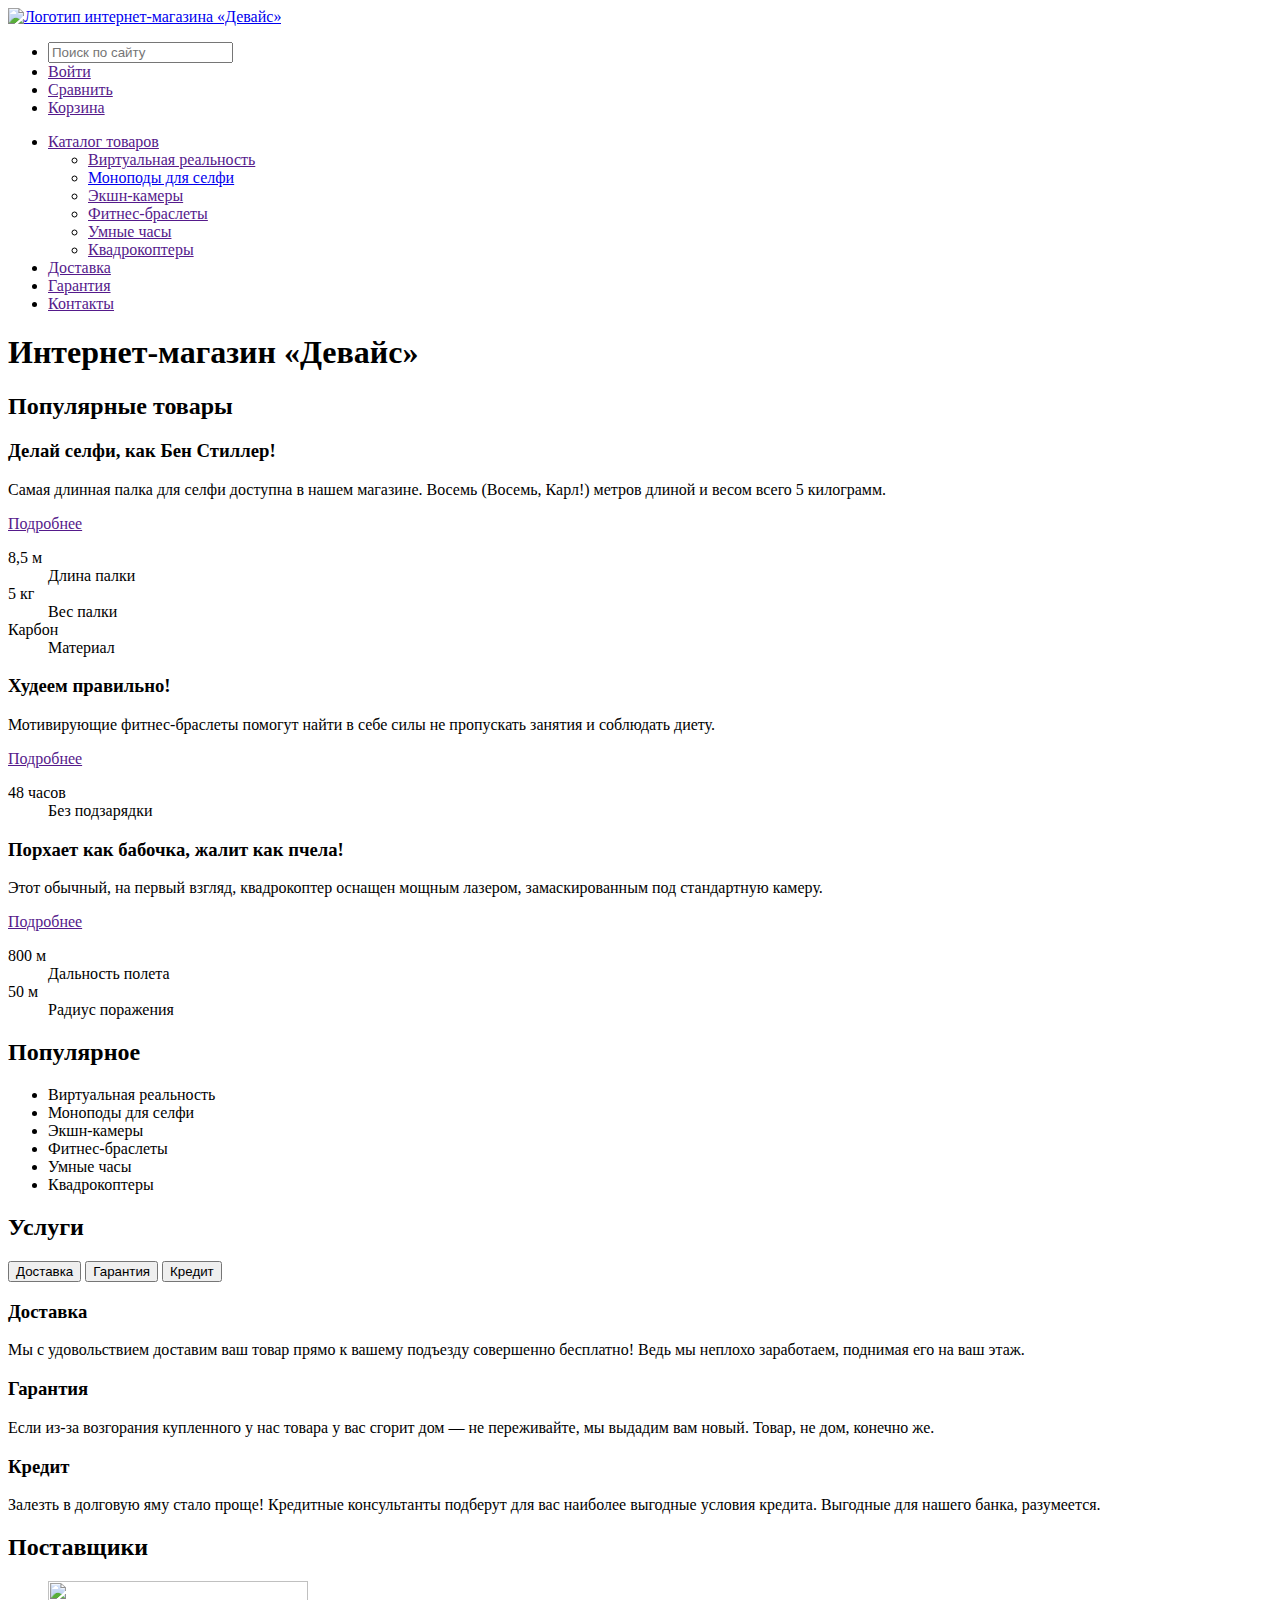
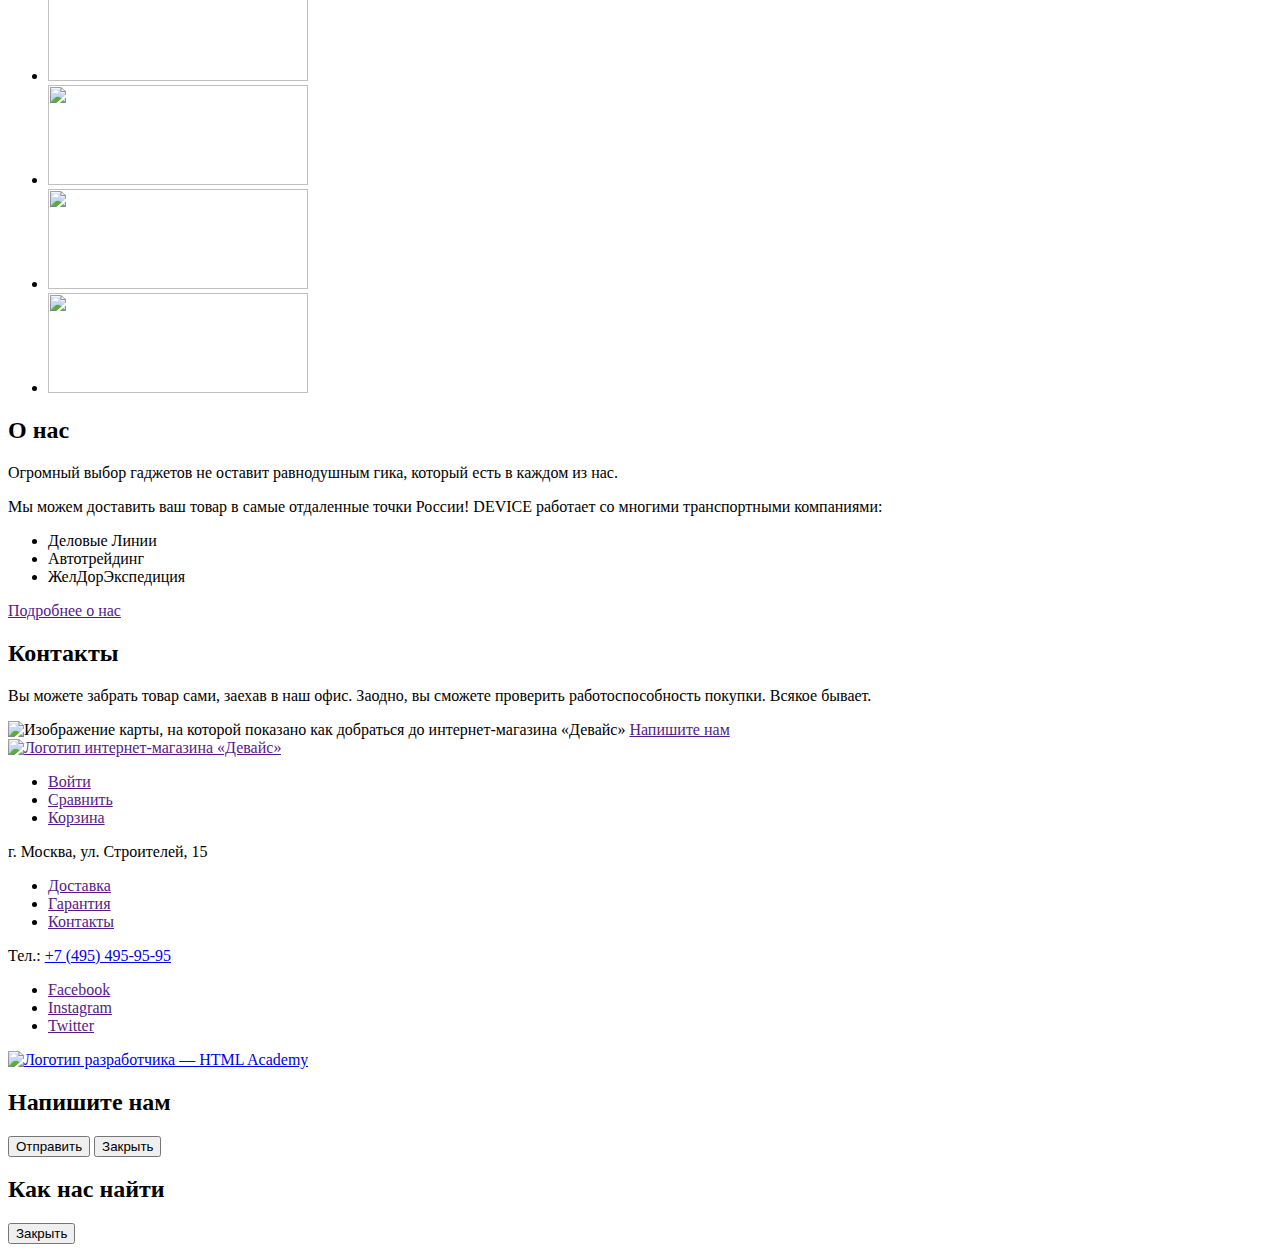
==== index.html @ be9a0308 "Исправления по замечаниям от 11 марта 2020" ====
<!DOCTYPE html>
<html lang="ru">

<head>
  <meta charset="utf-8">
  <title>Интернет-магазин «Девайс»</title>
</head>

<body>

  <header>
    <a href="index.html">
      <img src="https://via.placeholder.com/163x35" width="163" height="35" alt="Логотип интернет-магазина «Девайс»">
    </a>

    <nav>
      <ul>
        <li><input type="search" placeholder="Поиск по сайту"></li>
        <li><a href="">Войти</a></li>
        <li><a href="">Сравнить</a></li>
        <li><a href="">Корзина</a></li>
      </ul>

      <ul>
        <li><a href="">Каталог товаров</a>
          <ul>
            <li><a href="">Виртуальная реальность</a></li>
            <li><a href="monopods.html">Моноподы для селфи</a></li>
            <li><a href="">Экшн-камеры</a></li>
            <li><a href="">Фитнес-браслеты</a></li>
            <li><a href="">Умные часы</a></li>
            <li><a href="">Квадрокоптеры</a></li>
          </ul>
        </li>
        <li><a href="">Доставка</a></li>
        <li><a href="">Гарантия</a></li>
        <li><a href="">Контакты</a></li>
      </ul>
    </nav>
  </header>

  <main>

    <h1>Интернет-магазин «Девайс»</h1>

    <section>
      <h2>Популярные товары</h2>

      <div>
        <h3>Делай селфи, как Бен Стиллер!</h3>
        <p>
          Самая длинная палка для селфи доступна в нашем магазине.
          Восемь (Восемь, Карл!) метров длиной и весом всего 5 килограмм.
        </p>
        <a href="">Подробнее</a>
        <dl>
          <dt>8,5 м</dt>
          <dd>Длина палки</dd>

          <dt>5 кг</dt>
          <dd>Вес палки</dd>

          <dt>Карбон</dt>
          <dd>Материал</dd>
        </dl>
      </div>

      <div>
        <h3>Худеем правильно!</h3>
        <p>Мотивирующие фитнес-браслеты помогут найти в себе силы не пропускать занятия и соблюдать диету.</p>
        <a href="">Подробнее</a>
        <dl>
          <dt>48 часов</dt>
          <dd>Без подзарядки</dd>
        </dl>
      </div>

      <div>
        <h3>Порхает как бабочка, жалит как пчела!</h3>
        <p>Этот обычный, на первый взгляд, квадрокоптер оснащен мощным лазером, замаскированным под стандартную камеру.
        </p>
        <a href="">Подробнее</a>
        <dl>
          <dt>800 м</dt>
          <dd>Дальность полета</dd>

          <dt>50 м</dt>
          <dd>Радиус поражения</dd>
        </dl>
      </div>
    </section>

    <section>
      <h2>Популярное</h2>

      <ul>
        <li>Виртуальная реальность</li>
        <li>Моноподы для селфи</li>
        <li>Экшн-камеры</li>
        <li>Фитнес-браслеты</li>
        <li>Умные часы</li>
        <li>Квадрокоптеры</li>
      </ul>
    </section>

    <section>
      <h2>Услуги</h2>

      <div>
        <button>Доставка</button>
        <button>Гарантия</button>
        <button>Кредит</button>
      </div>

      <div>
        <h3>Доставка</h3>
        <p>Мы с удовольствием доставим ваш товар прямо к вашему подъезду совершенно бесплатно! Ведь мы неплохо
          заработаем, поднимая его на ваш этаж.</p>
      </div>
      <div>
        <h3>Гарантия</h3>
        <p>Если из-за возгорания купленного у нас товара у вас сгорит дом — не переживайте, мы выдадим вам новый. Товар,
          не дом, конечно же.</p>
      </div>
      <div>
        <h3>Кредит</h3>
        <p>Залезть в долговую яму стало проще! Кредитные консультанты подберут для вас наиболее выгодные условия
          кредита. Выгодные для нашего банка, разумеется.</p>
      </div>
    </section>

    <section>
      <h2>Поставщики</h2>
      <ul>
        <li><img src="https://via.placeholder.com/260x100" width="260" height="100"></li>
        <li><img src="https://via.placeholder.com/260x100" width="260" height="100"></li>
        <li><img src="https://via.placeholder.com/260x100" width="260" height="100"></li>
        <li><img src="https://via.placeholder.com/260x100" width="260" height="100"></li>
      </ul>
    </section>

    <section>
      <h2>О нас</h2>

      <p>Огромный выбор гаджетов не оставит равнодушным гика, который есть в каждом из нас.</p>
      <p>Мы можем доставить ваш товар в самые отдаленные точки России! DEVICE работает со многими транспортными
        компаниями:</p>
      <ul>
        <li>Деловые Линии</li>
        <li>Автотрейдинг</li>
        <li>ЖелДорЭкспедиция</li>
      </ul>

      <a href="">Подробнее о нас</a>
    </section>

    <section>
      <h2>Контакты</h2>

      <p>Вы можете забрать товар сами, заехав в наш офис. Заодно, вы сможете проверить работоспособность покупки. Всякое
        бывает.</p>
      <img src="https://via.placeholder.com/560x222" width="560" height="222"
        alt="Изображение карты, на которой показано как добраться до интернет-магазина «Девайс»">

      <a href="">Напишите нам</a>
    </section>

  </main>

  <footer>
    <a href="">
      <img src="https://via.placeholder.com/163x35" width="163" height="35" alt="Логотип интернет-магазина «Девайс»">
    </a>

    <nav>
      <ul>
        <li><a href="">Войти</a></li>
        <li><a href="">Сравнить</a></li>
        <li><a href="">Корзина</a></li>
      </ul>
    </nav>

    <p>
      г. Москва, ул. Строителей, 15
    </p>

    <nav>
      <ul>
        <li><a href="">Доставка</a></li>
        <li><a href="">Гарантия</a></li>
        <li><a href="">Контакты</a></li>
      </ul>
    </nav>

    <p>
      Тел.: <a href="tel:+74954959595">+7 (495) 495-95-95</a>
    </p>

    <ul>
      <li><a href="">Facebook</a></li>
      <li><a href="">Instagram</a></li>
      <li><a href="">Twitter</a></li>
    </ul>

    <a href="https://htmlacademy.ru/intensive/htmlcss">
      <img src="https://via.placeholder.com/27x35" width="27" height="35" alt="Логотип разработчика — HTML Academy">
    </a>
  </footer>

  <section>
    <h2>Напишите нам</h2>
    <!-- Здесь будет форма -->
    <button type="submit">Отправить</button>
    <button type="button">Закрыть</button>
  </section>

  <section>
    <h2>Как нас найти</h2>
    <!-- Здесь будет фрейм -->
    <button type="button">Закрыть</button>
  </section>
</body>

</html>
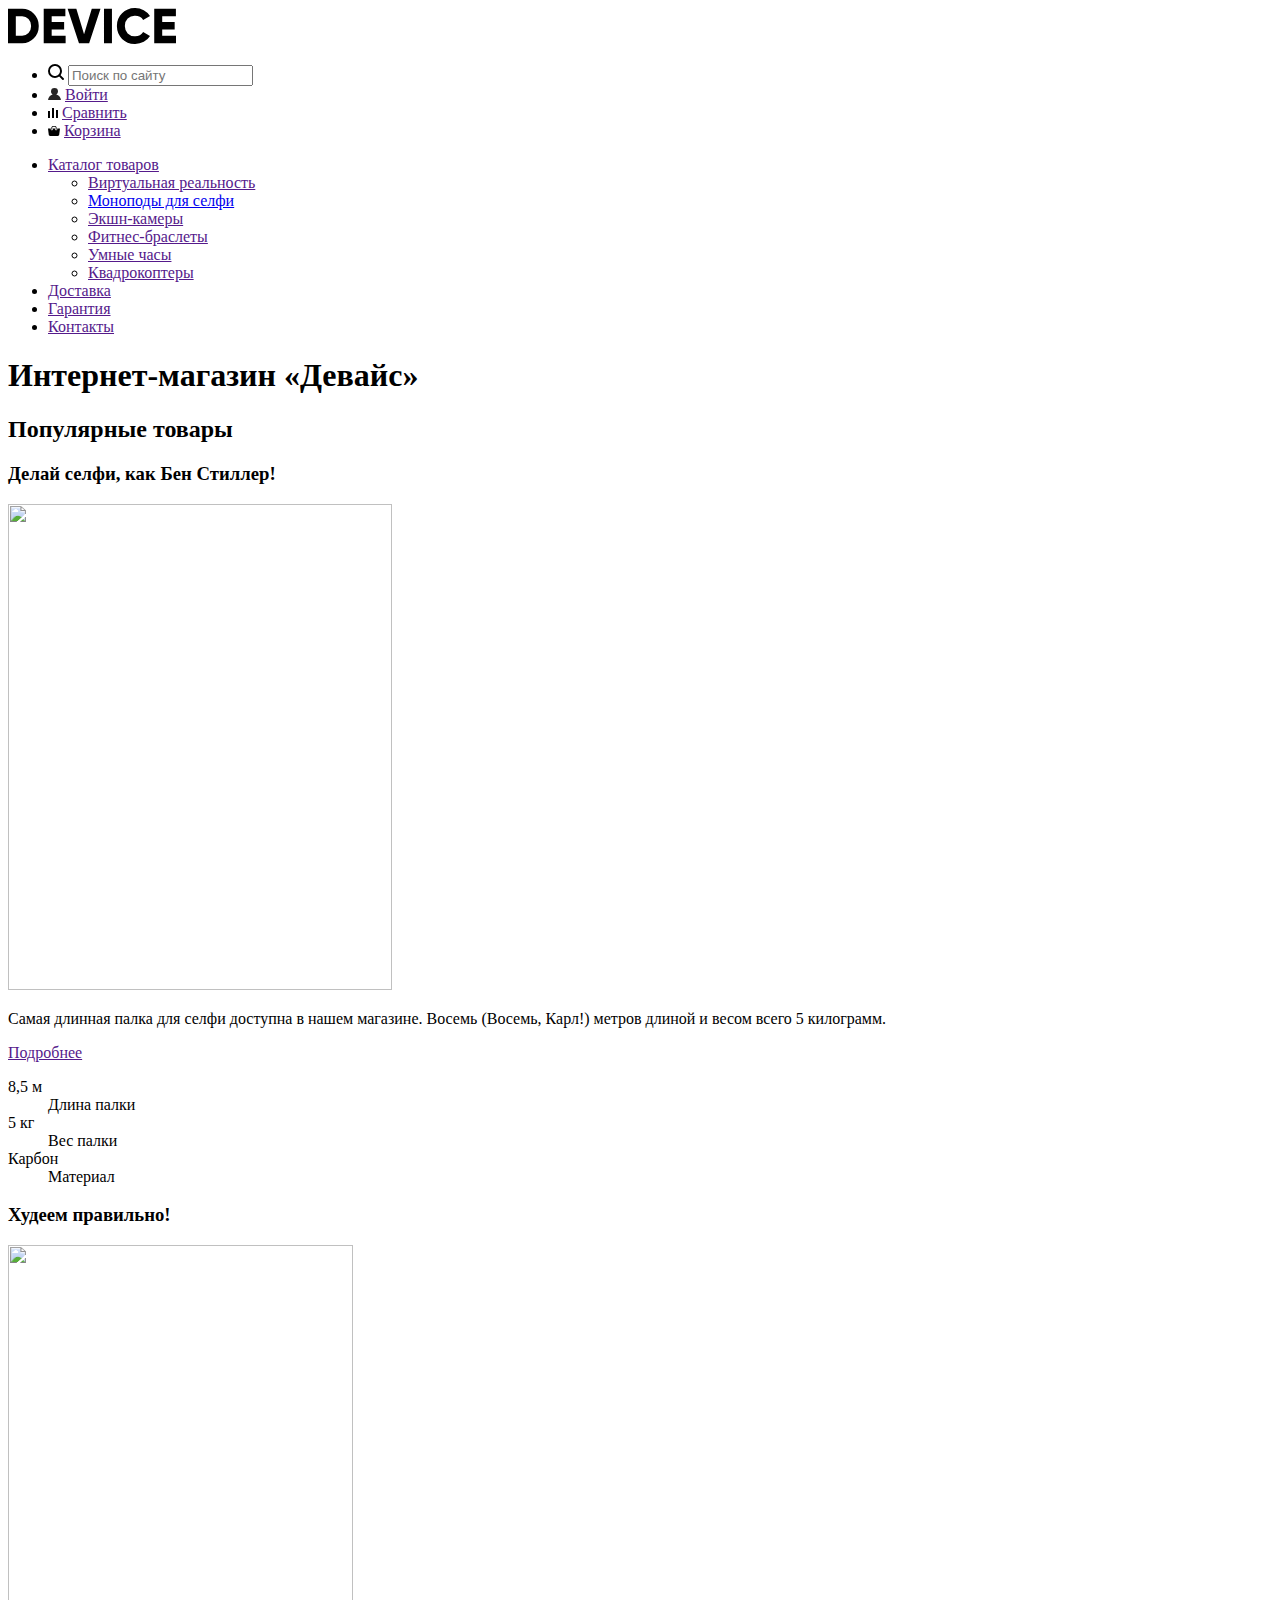
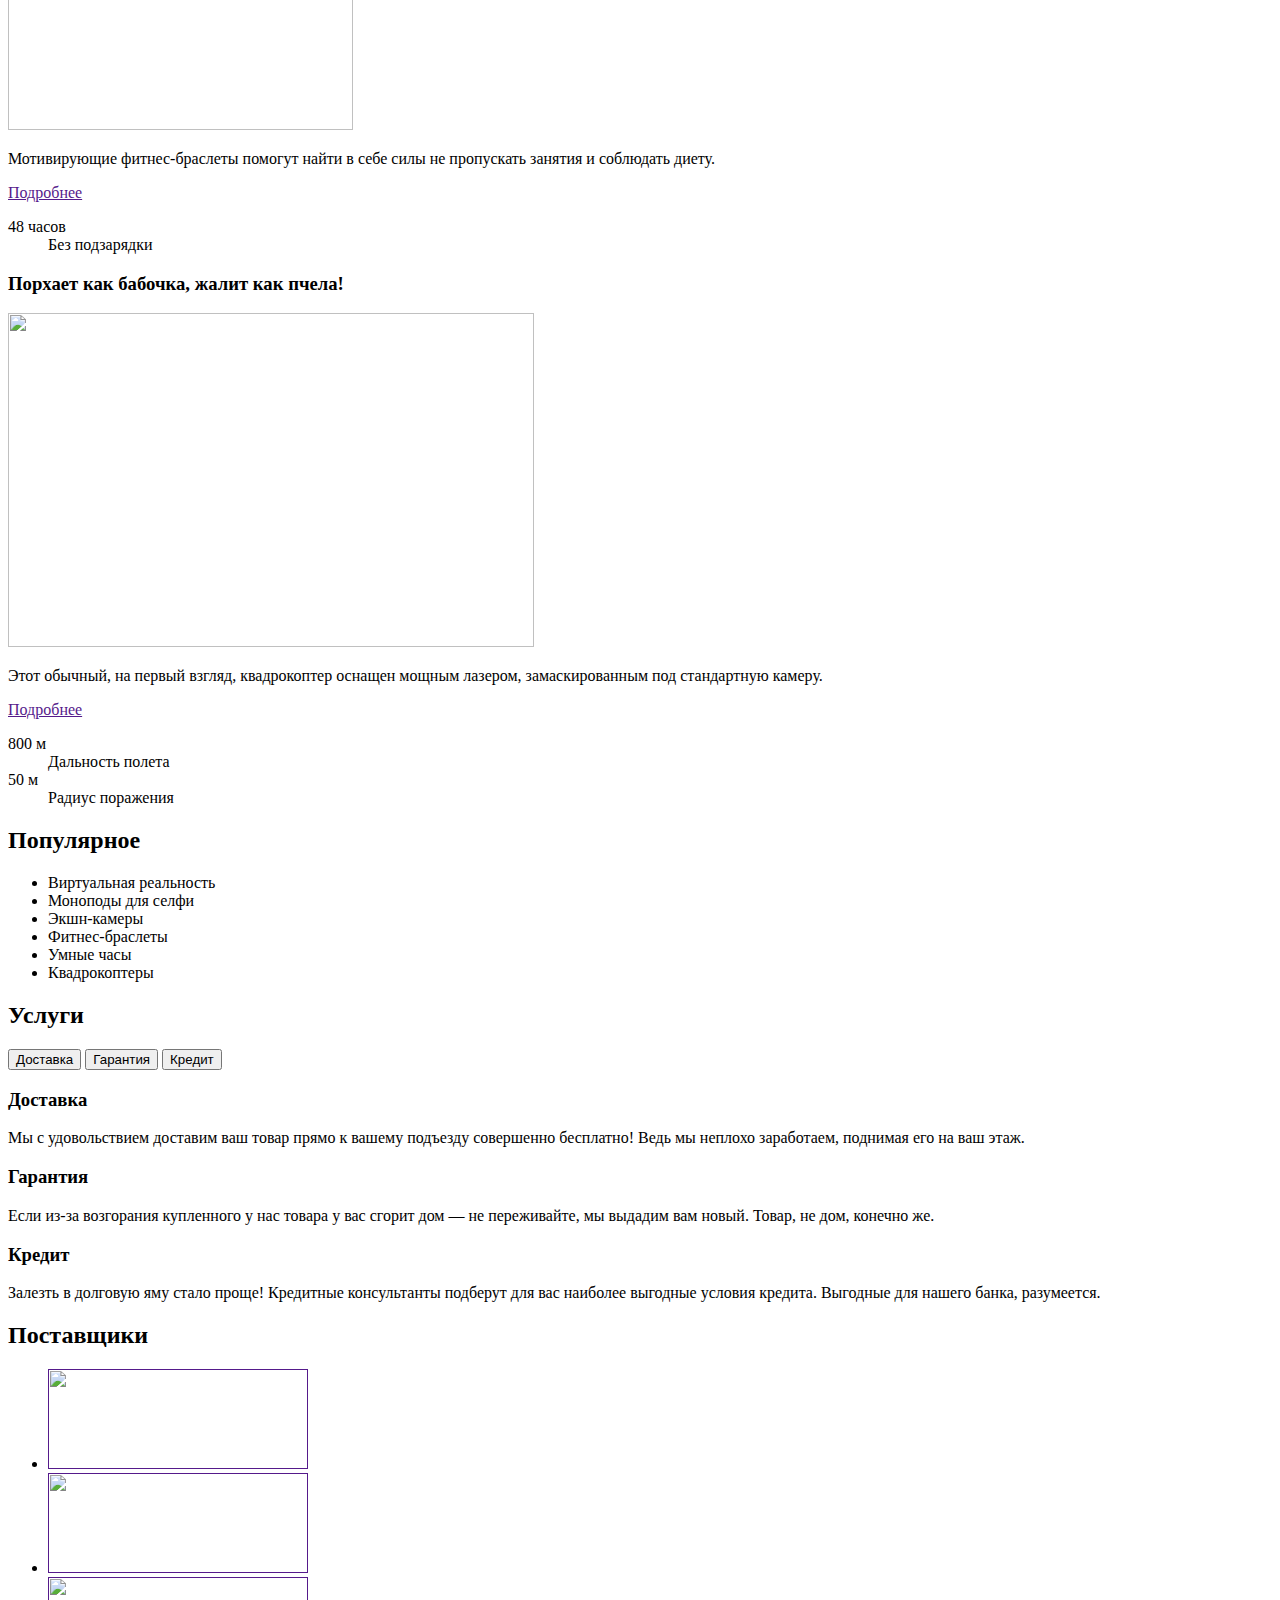
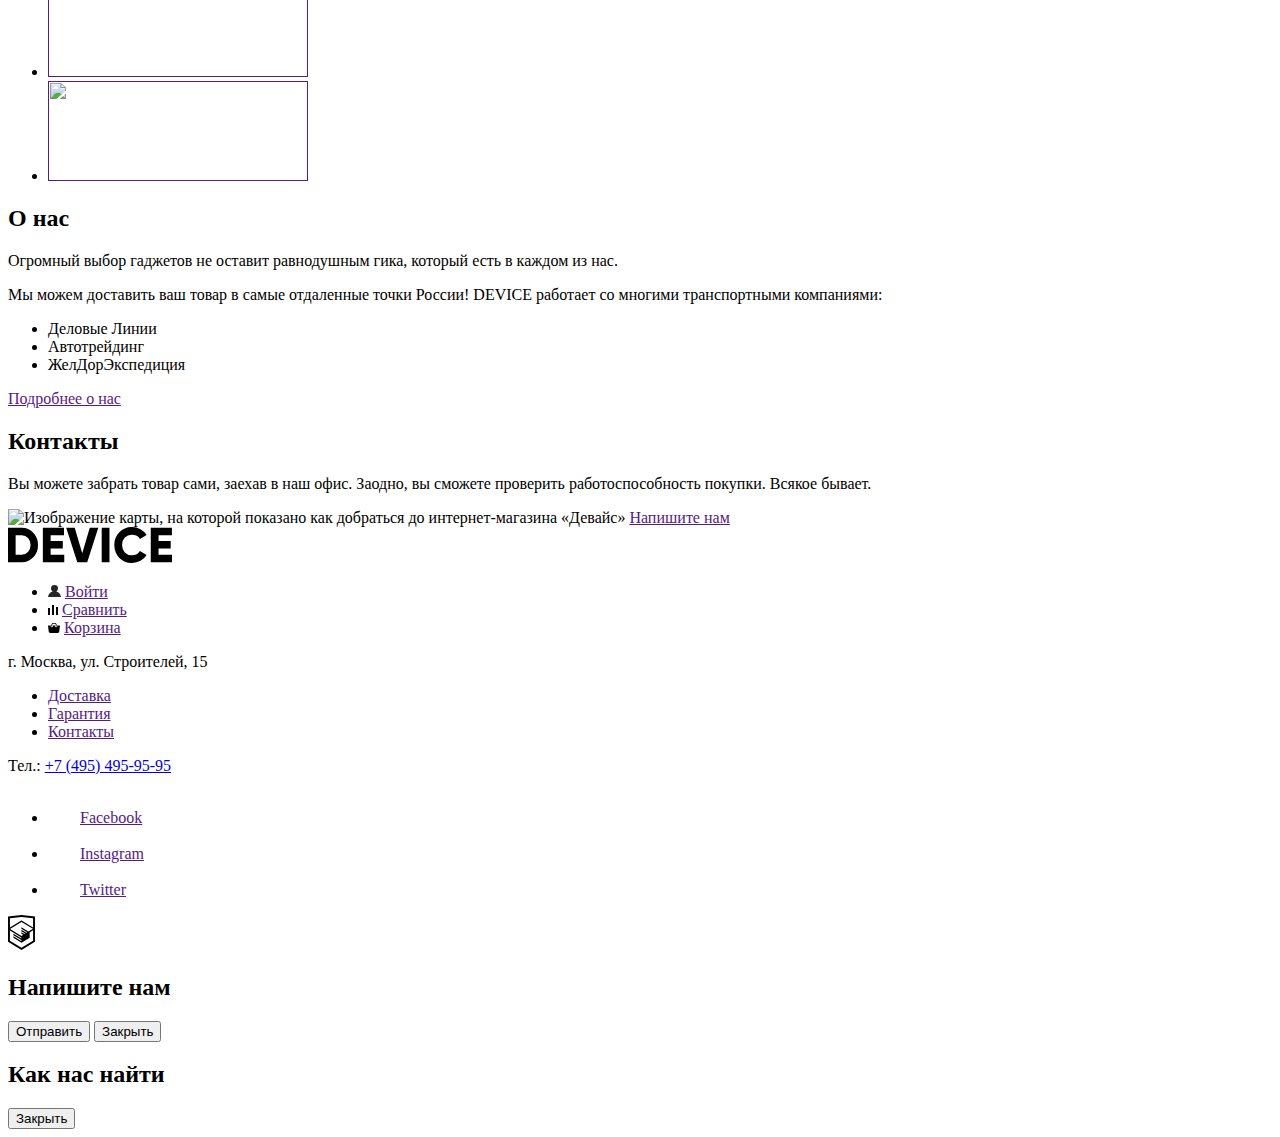
==== commit 9d50344f: "Работа с графикой" ====
--- a/index.html
+++ b/index.html
@@ -10,15 +10,27 @@
 
   <header>
     <a href="index.html">
-      <img src="https://via.placeholder.com/163x35" width="163" height="35" alt="Логотип интернет-магазина «Девайс»">
+      <img src="img/logo.svg" width="168" height="36" alt="Логотип интернет-магазина «Девайс»">
     </a>
 
     <nav>
       <ul>
-        <li><input type="search" placeholder="Поиск по сайту"></li>
-        <li><a href="">Войти</a></li>
-        <li><a href="">Сравнить</a></li>
-        <li><a href="">Корзина</a></li>
+        <li>
+          <img src="img/search.svg" width="16" height="16">
+          <input type="search" placeholder="Поиск по сайту">
+        </li>
+        <li>
+          <img src="img/user.svg" width="13" height="12">
+          <a href="">Войти</a>
+        </li>
+        <li>
+          <img src="img/compare.svg" width="10" height="10">
+          <a href="">Сравнить</a>
+        </li>
+        <li>
+          <img src="img/cart.svg" width="12" height="10">
+          <a href="">Корзина</a>
+        </li>
       </ul>
 
       <ul>
@@ -48,6 +60,7 @@
 
       <div>
         <h3>Делай селфи, как Бен Стиллер!</h3>
+        <img src="img/slider-1.png" width="384" height="486">
         <p>
           Самая длинная палка для селфи доступна в нашем магазине.
           Восемь (Восемь, Карл!) метров длиной и весом всего 5 килограмм.
@@ -67,6 +80,7 @@
 
       <div>
         <h3>Худеем правильно!</h3>
+        <img src="img/slider-2.png" width="345" height="485">
         <p>Мотивирующие фитнес-браслеты помогут найти в себе силы не пропускать занятия и соблюдать диету.</p>
         <a href="">Подробнее</a>
         <dl>
@@ -77,6 +91,7 @@
 
       <div>
         <h3>Порхает как бабочка, жалит как пчела!</h3>
+        <img src="img/slider-3.png" width="526" height="334">
         <p>Этот обычный, на первый взгляд, квадрокоптер оснащен мощным лазером, замаскированным под стандартную камеру.
         </p>
         <a href="">Подробнее</a>
@@ -132,10 +147,10 @@
     <section>
       <h2>Поставщики</h2>
       <ul>
-        <li><img src="https://via.placeholder.com/260x100" width="260" height="100"></li>
-        <li><img src="https://via.placeholder.com/260x100" width="260" height="100"></li>
-        <li><img src="https://via.placeholder.com/260x100" width="260" height="100"></li>
-        <li><img src="https://via.placeholder.com/260x100" width="260" height="100"></li>
+        <li><a href=""><img src="img/logo-1.png" width="260" height="100"></a></li>
+        <li><a href=""><img src="img/logo-2.png" width="260" height="100"></a></li>
+        <li><a href=""><img src="img/logo-3.png" width="260" height="100"></a></li>
+        <li><a href=""><img src="img/logo-4.png" width="260" height="100"></a></li>
       </ul>
     </section>
 
@@ -159,7 +174,7 @@
 
       <p>Вы можете забрать товар сами, заехав в наш офис. Заодно, вы сможете проверить работоспособность покупки. Всякое
         бывает.</p>
-      <img src="https://via.placeholder.com/560x222" width="560" height="222"
+      <img src="img/map.png" width="560" height="222"
         alt="Изображение карты, на которой показано как добраться до интернет-магазина «Девайс»">
 
       <a href="">Напишите нам</a>
@@ -169,14 +184,23 @@
 
   <footer>
     <a href="">
-      <img src="https://via.placeholder.com/163x35" width="163" height="35" alt="Логотип интернет-магазина «Девайс»">
+      <img src="img/logo.svg" width="164" height="36" alt="Логотип интернет-магазина «Девайс»">
     </a>
 
     <nav>
       <ul>
-        <li><a href="">Войти</a></li>
-        <li><a href="">Сравнить</a></li>
-        <li><a href="">Корзина</a></li>
+        <li>
+          <img src="img/user.svg" width="13" height="12">
+          <a href="">Войти</a>
+        </li>
+        <li>
+          <img src="img/compare.svg" width="10" height="10">
+          <a href="">Сравнить</a>
+        </li>
+        <li>
+          <img src="img/cart.svg" width="12" height="10">
+          <a href="">Корзина</a>
+        </li>
       </ul>
     </nav>
 
@@ -197,13 +221,13 @@
     </p>
 
     <ul>
-      <li><a href="">Facebook</a></li>
-      <li><a href="">Instagram</a></li>
-      <li><a href="">Twitter</a></li>
+      <li><a href=""><img src="img/facebook.svg" width="32" height="32">Facebook</a></li>
+      <li><a href=""><img src="img/instagram.svg" width="32" height="32">Instagram</a></li>
+      <li><a href=""><img src="img/twitter.svg" width="32" height="32">Twitter</a></li>
     </ul>
 
     <a href="https://htmlacademy.ru/intensive/htmlcss">
-      <img src="https://via.placeholder.com/27x35" width="27" height="35" alt="Логотип разработчика — HTML Academy">
+      <img src="img/logo-html.svg" width="27" height="35" alt="Логотип разработчика — HTML Academy">
     </a>
   </footer>
 
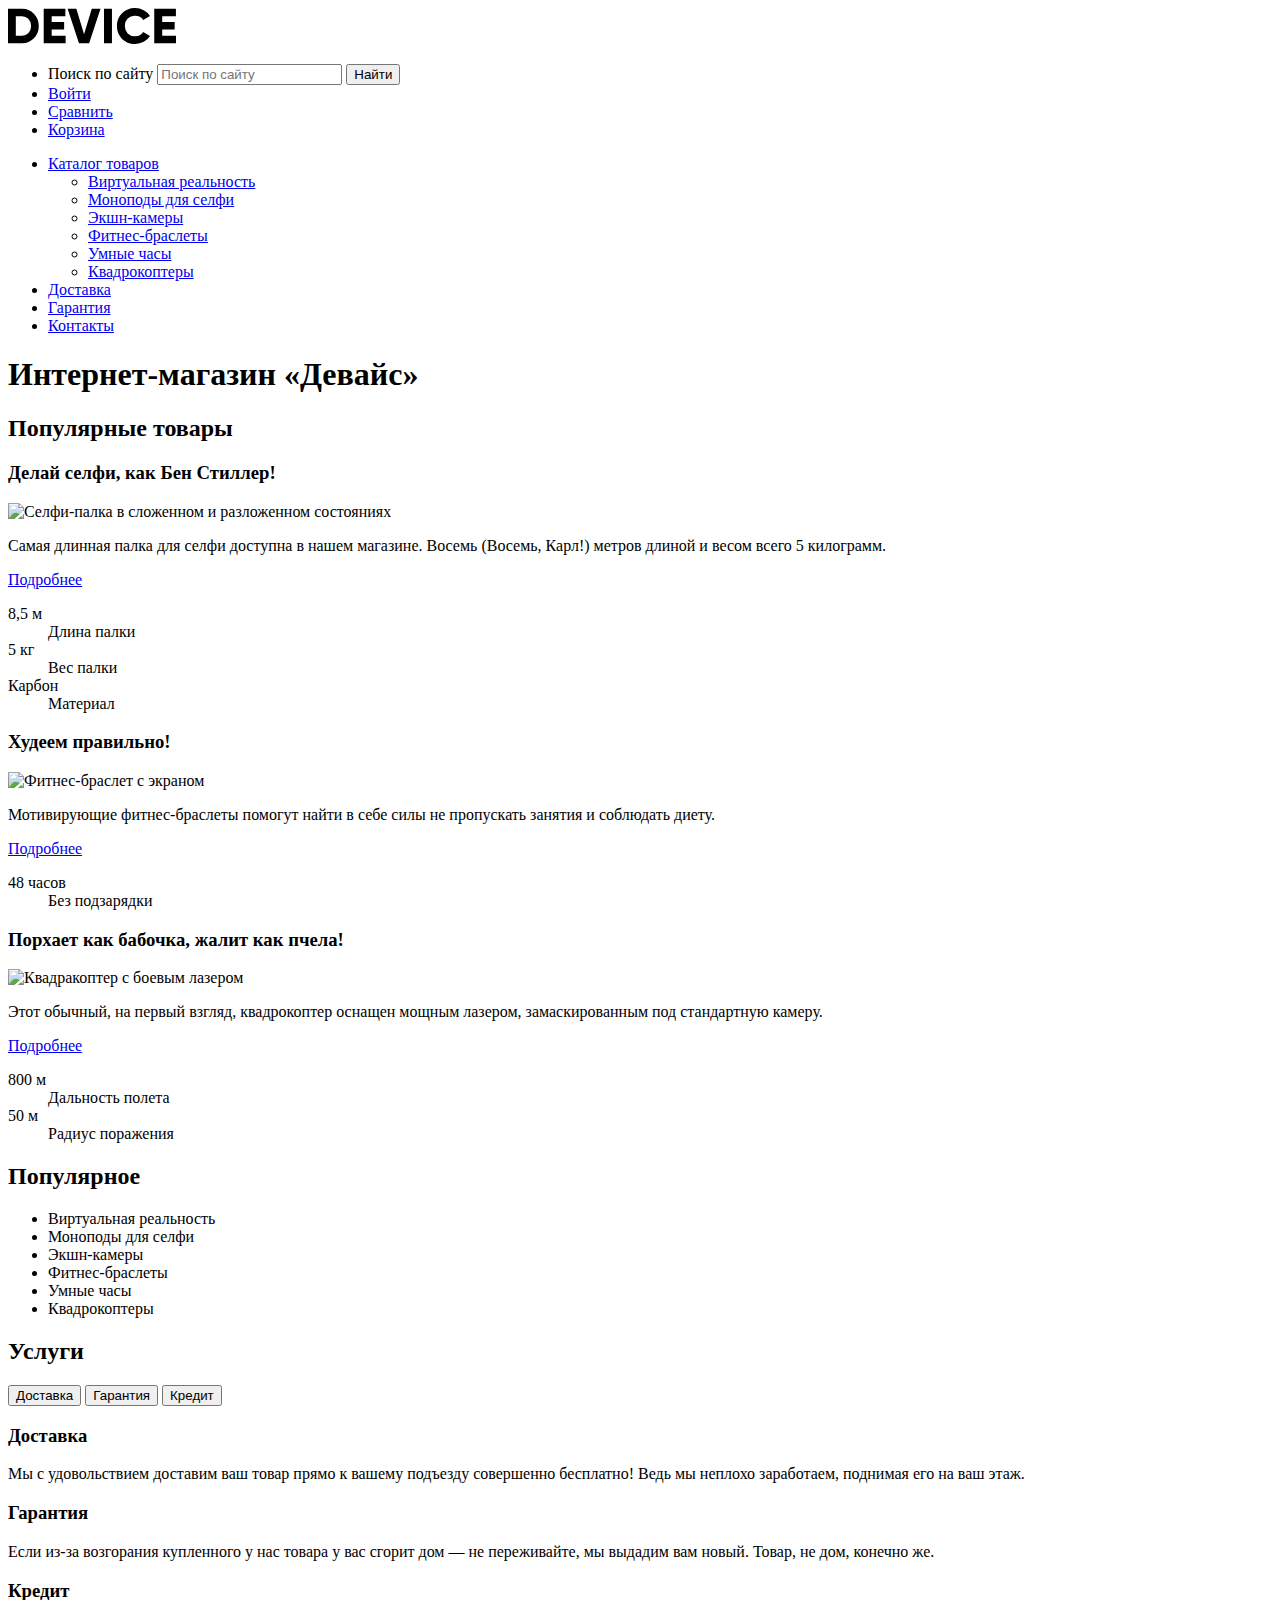
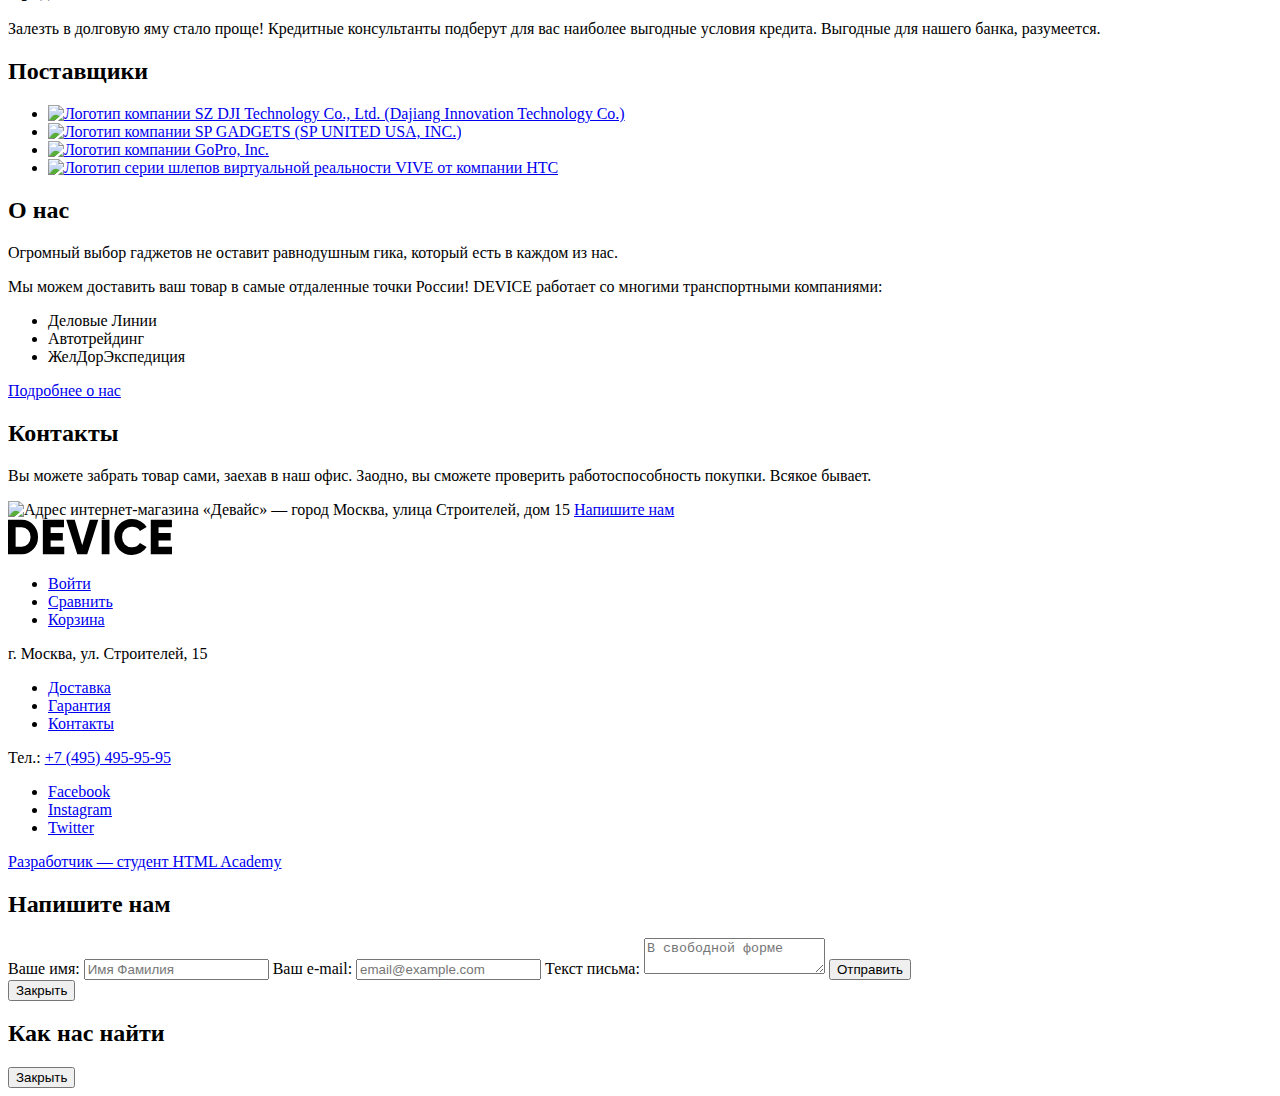
==== commit f121a55b: "Доступность и формы" ====
--- a/index.html
+++ b/index.html
@@ -9,44 +9,45 @@
 <body>
 
   <header>
-    <a href="index.html">
-      <img src="img/logo.svg" width="168" height="36" alt="Логотип интернет-магазина «Девайс»">
+    <a href="">
+      <img src="img/logo.svg" width="168" height="36"
+        alt="Логотип интернет-магазина «Девайс», выполненный в виде стизизованной надписи «Девайс»">
     </a>
 
     <nav>
       <ul>
         <li>
-          <img src="img/search.svg" width="16" height="16">
-          <input type="search" placeholder="Поиск по сайту">
-        </li>
-        <li>
-          <img src="img/user.svg" width="13" height="12">
-          <a href="">Войти</a>
-        </li>
-        <li>
-          <img src="img/compare.svg" width="10" height="10">
-          <a href="">Сравнить</a>
-        </li>
-        <li>
-          <img src="img/cart.svg" width="12" height="10">
-          <a href="">Корзина</a>
-        </li>
-      </ul>
-
-      <ul>
-        <li><a href="">Каталог товаров</a>
+          <form action="http://echo.htmlacademy.ru" method="get">
+            <label for="search">Поиск по сайту</label>
+            <input type="search" placeholder="Поиск по сайту" id="search" name="search">
+            <button type="submit">Найти</button>
+          </form>
+        </li>
+        <li>
+          <a href="login.html">Войти</a>
+        </li>
+        <li>
+          <a href="#">Сравнить</a>
+        </li>
+        <li>
+          <a href="#">Корзина</a>
+        </li>
+      </ul>
+
+      <ul>
+        <li><a href="#">Каталог товаров</a>
           <ul>
-            <li><a href="">Виртуальная реальность</a></li>
+            <li><a href="#">Виртуальная реальность</a></li>
             <li><a href="monopods.html">Моноподы для селфи</a></li>
-            <li><a href="">Экшн-камеры</a></li>
-            <li><a href="">Фитнес-браслеты</a></li>
-            <li><a href="">Умные часы</a></li>
-            <li><a href="">Квадрокоптеры</a></li>
+            <li><a href="#">Экшн-камеры</a></li>
+            <li><a href="#">Фитнес-браслеты</a></li>
+            <li><a href="#">Умные часы</a></li>
+            <li><a href="#">Квадрокоптеры</a></li>
           </ul>
         </li>
-        <li><a href="">Доставка</a></li>
-        <li><a href="">Гарантия</a></li>
-        <li><a href="">Контакты</a></li>
+        <li><a href="#">Доставка</a></li>
+        <li><a href="#">Гарантия</a></li>
+        <li><a href="#">Контакты</a></li>
       </ul>
     </nav>
   </header>
@@ -60,12 +61,12 @@
 
       <div>
         <h3>Делай селфи, как Бен Стиллер!</h3>
-        <img src="img/slider-1.png" width="384" height="486">
+        <img src="img/slider-1.png" width="384" height="486" alt="Селфи-палка в сложенном и разложенном состояниях">
         <p>
           Самая длинная палка для селфи доступна в нашем магазине.
           Восемь (Восемь, Карл!) метров длиной и весом всего 5 килограмм.
         </p>
-        <a href="">Подробнее</a>
+        <a href="#">Подробнее</a>
         <dl>
           <dt>8,5 м</dt>
           <dd>Длина палки</dd>
@@ -80,9 +81,9 @@
 
       <div>
         <h3>Худеем правильно!</h3>
-        <img src="img/slider-2.png" width="345" height="485">
+        <img src="img/slider-2.png" width="345" height="485" alt="Фитнес-браслет с экраном">
         <p>Мотивирующие фитнес-браслеты помогут найти в себе силы не пропускать занятия и соблюдать диету.</p>
-        <a href="">Подробнее</a>
+        <a href="#">Подробнее</a>
         <dl>
           <dt>48 часов</dt>
           <dd>Без подзарядки</dd>
@@ -91,10 +92,10 @@
 
       <div>
         <h3>Порхает как бабочка, жалит как пчела!</h3>
-        <img src="img/slider-3.png" width="526" height="334">
+        <img src="img/slider-3.png" width="526" height="334" alt="Квадракоптер с боевым лазером">
         <p>Этот обычный, на первый взгляд, квадрокоптер оснащен мощным лазером, замаскированным под стандартную камеру.
         </p>
-        <a href="">Подробнее</a>
+        <a href="#">Подробнее</a>
         <dl>
           <dt>800 м</dt>
           <dd>Дальность полета</dd>
@@ -147,10 +148,13 @@
     <section>
       <h2>Поставщики</h2>
       <ul>
-        <li><a href=""><img src="img/logo-1.png" width="260" height="100"></a></li>
-        <li><a href=""><img src="img/logo-2.png" width="260" height="100"></a></li>
-        <li><a href=""><img src="img/logo-3.png" width="260" height="100"></a></li>
-        <li><a href=""><img src="img/logo-4.png" width="260" height="100"></a></li>
+        <li><a href="#"><img src="img/logo-1.png" width="260" height="100"
+              alt="Логотип компании SZ DJI Technology Co., Ltd. (Dajiang Innovation Technology Co.)"></a></li>
+        <li><a href="#"><img src="img/logo-2.png" width="260" height="100"
+              alt="Логотип компании SP GADGETS (SP UNITED USA, INC.)"></a></li>
+        <li><a href="#"><img src="img/logo-3.png" width="260" height="100" alt="Логотип компании GoPro, Inc."></a></li>
+        <li><a href="#"><img src="img/logo-4.png" width="260" height="100"
+              alt="Логотип серии шлепов виртуальной реальности VIVE от компании HTC"></a></li>
       </ul>
     </section>
 
@@ -166,7 +170,7 @@
         <li>ЖелДорЭкспедиция</li>
       </ul>
 
-      <a href="">Подробнее о нас</a>
+      <a href="#">Подробнее о нас</a>
     </section>
 
     <section>
@@ -175,32 +179,24 @@
       <p>Вы можете забрать товар сами, заехав в наш офис. Заодно, вы сможете проверить работоспособность покупки. Всякое
         бывает.</p>
       <img src="img/map.png" width="560" height="222"
-        alt="Изображение карты, на которой показано как добраться до интернет-магазина «Девайс»">
-
-      <a href="">Напишите нам</a>
+        alt="Адрес интернет-магазина «Девайс» — город Москва, улица Строителей, дом 15">
+
+      <a href="#">Напишите нам</a>
     </section>
 
   </main>
 
   <footer>
     <a href="">
-      <img src="img/logo.svg" width="164" height="36" alt="Логотип интернет-магазина «Девайс»">
+      <img src="img/logo.svg" width="164" height="36"
+        alt="Логотип интернет-магазина «Девайс», выполненный в виде стизизованной надписи «Девайс»">
     </a>
 
     <nav>
       <ul>
-        <li>
-          <img src="img/user.svg" width="13" height="12">
-          <a href="">Войти</a>
-        </li>
-        <li>
-          <img src="img/compare.svg" width="10" height="10">
-          <a href="">Сравнить</a>
-        </li>
-        <li>
-          <img src="img/cart.svg" width="12" height="10">
-          <a href="">Корзина</a>
-        </li>
+        <li><a href="#">Войти</a></li>
+        <li><a href="#">Сравнить</a></li>
+        <li><a href="#">Корзина</a></li>
       </ul>
     </nav>
 
@@ -210,9 +206,9 @@
 
     <nav>
       <ul>
-        <li><a href="">Доставка</a></li>
-        <li><a href="">Гарантия</a></li>
-        <li><a href="">Контакты</a></li>
+        <li><a href="#">Доставка</a></li>
+        <li><a href="#">Гарантия</a></li>
+        <li><a href="#">Контакты</a></li>
       </ul>
     </nav>
 
@@ -221,26 +217,34 @@
     </p>
 
     <ul>
-      <li><a href=""><img src="img/facebook.svg" width="32" height="32">Facebook</a></li>
-      <li><a href=""><img src="img/instagram.svg" width="32" height="32">Instagram</a></li>
-      <li><a href=""><img src="img/twitter.svg" width="32" height="32">Twitter</a></li>
+      <li><a href="#">Facebook</a></li>
+      <li><a href="#">Instagram</a></li>
+      <li><a href="#">Twitter</a></li>
     </ul>
 
-    <a href="https://htmlacademy.ru/intensive/htmlcss">
-      <img src="img/logo-html.svg" width="27" height="35" alt="Логотип разработчика — HTML Academy">
-    </a>
+    <a href="https://htmlacademy.ru/intensive/htmlcss">Разработчик — студент HTML Academy</a>
   </footer>
 
   <section>
     <h2>Напишите нам</h2>
-    <!-- Здесь будет форма -->
-    <button type="submit">Отправить</button>
+    <form action="http://echo.htmlacademy.ru" method="post">
+      <label for="name">Ваше имя:</label>
+      <input type="text" placeholder="Имя Фамилия" id="name" name="name">
+
+      <label for="email">Ваш e-mail:</label>
+      <input type="email" placeholder="email@example.com" id="email" name="email">
+
+      <label for="text">Текст письма:</label>
+      <textarea type="text" placeholder="В свободной форме" id="text" name="text"></textarea>
+
+      <button type="submit">Отправить</button>
+    </form>
     <button type="button">Закрыть</button>
   </section>
 
   <section>
     <h2>Как нас найти</h2>
-    <!-- Здесь будет фрейм -->
+    <!-- Здесь будет фрейм c картой -->
     <button type="button">Закрыть</button>
   </section>
 </body>
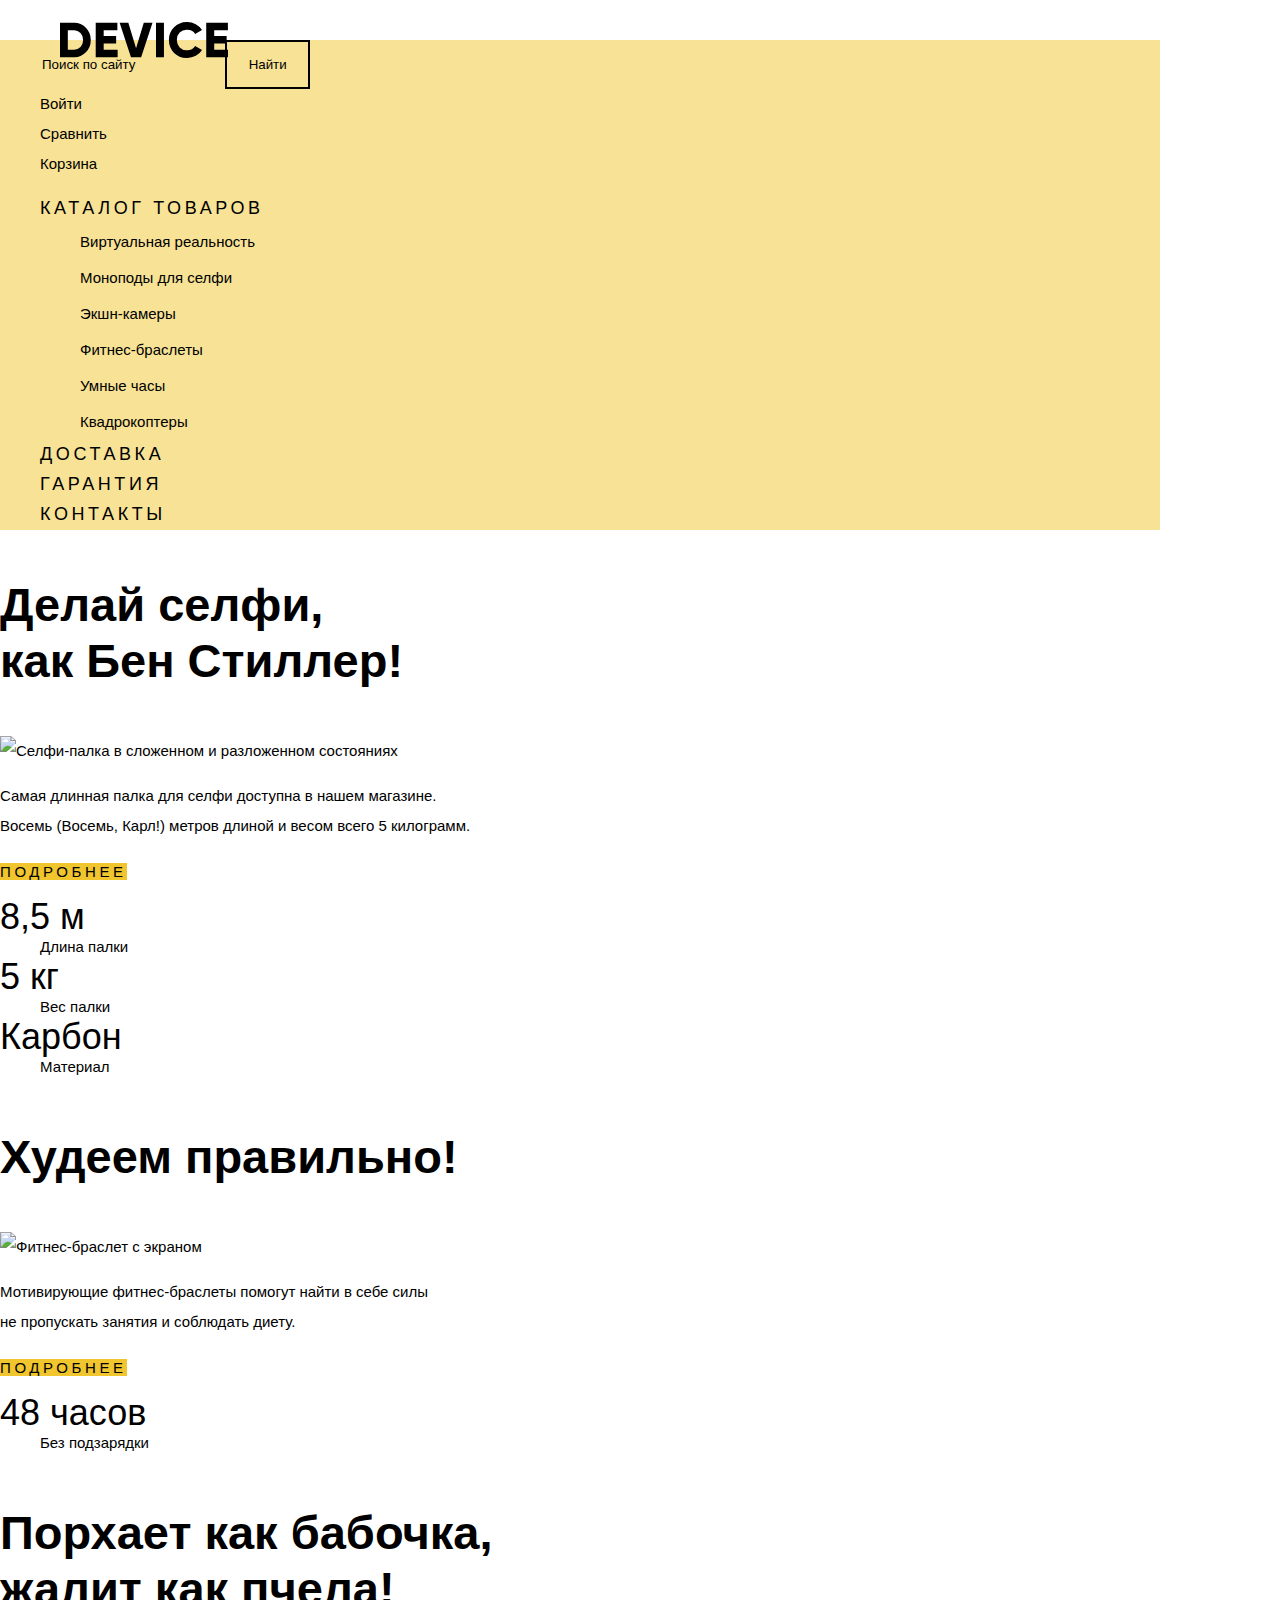
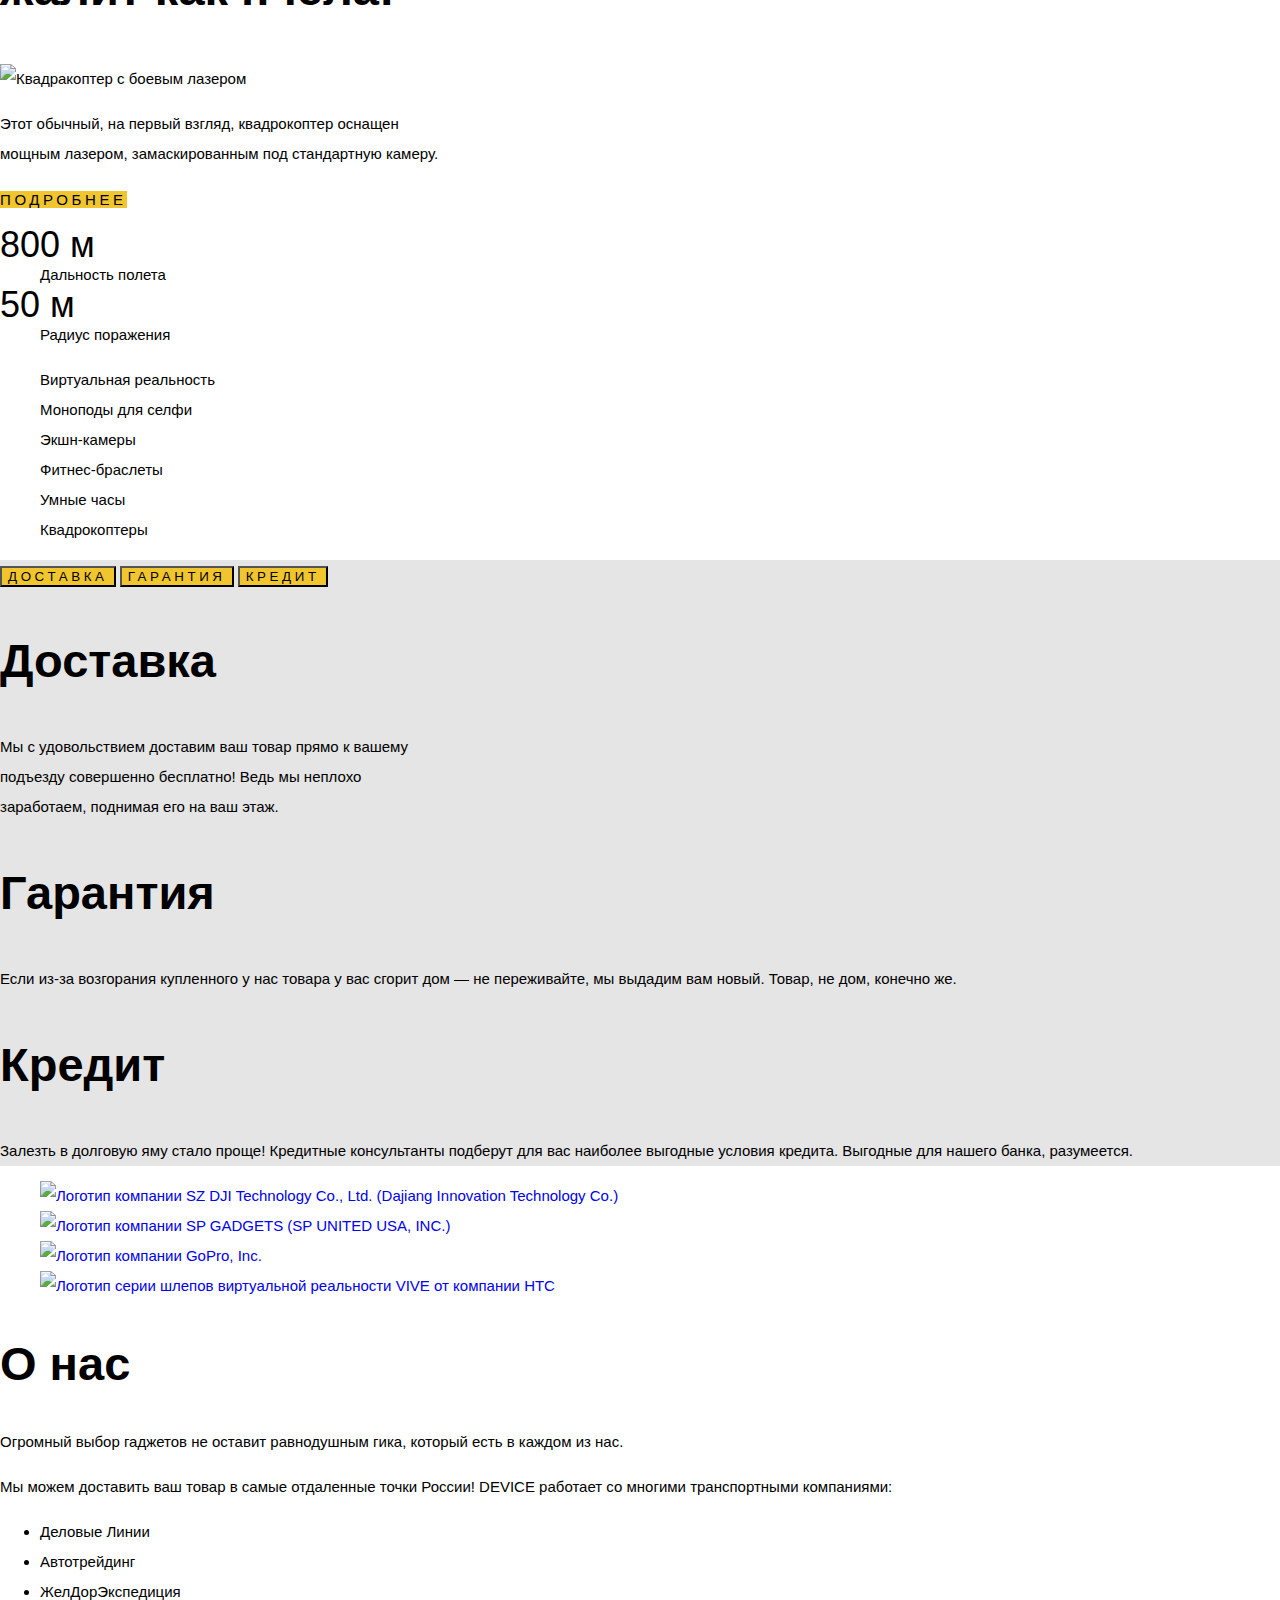
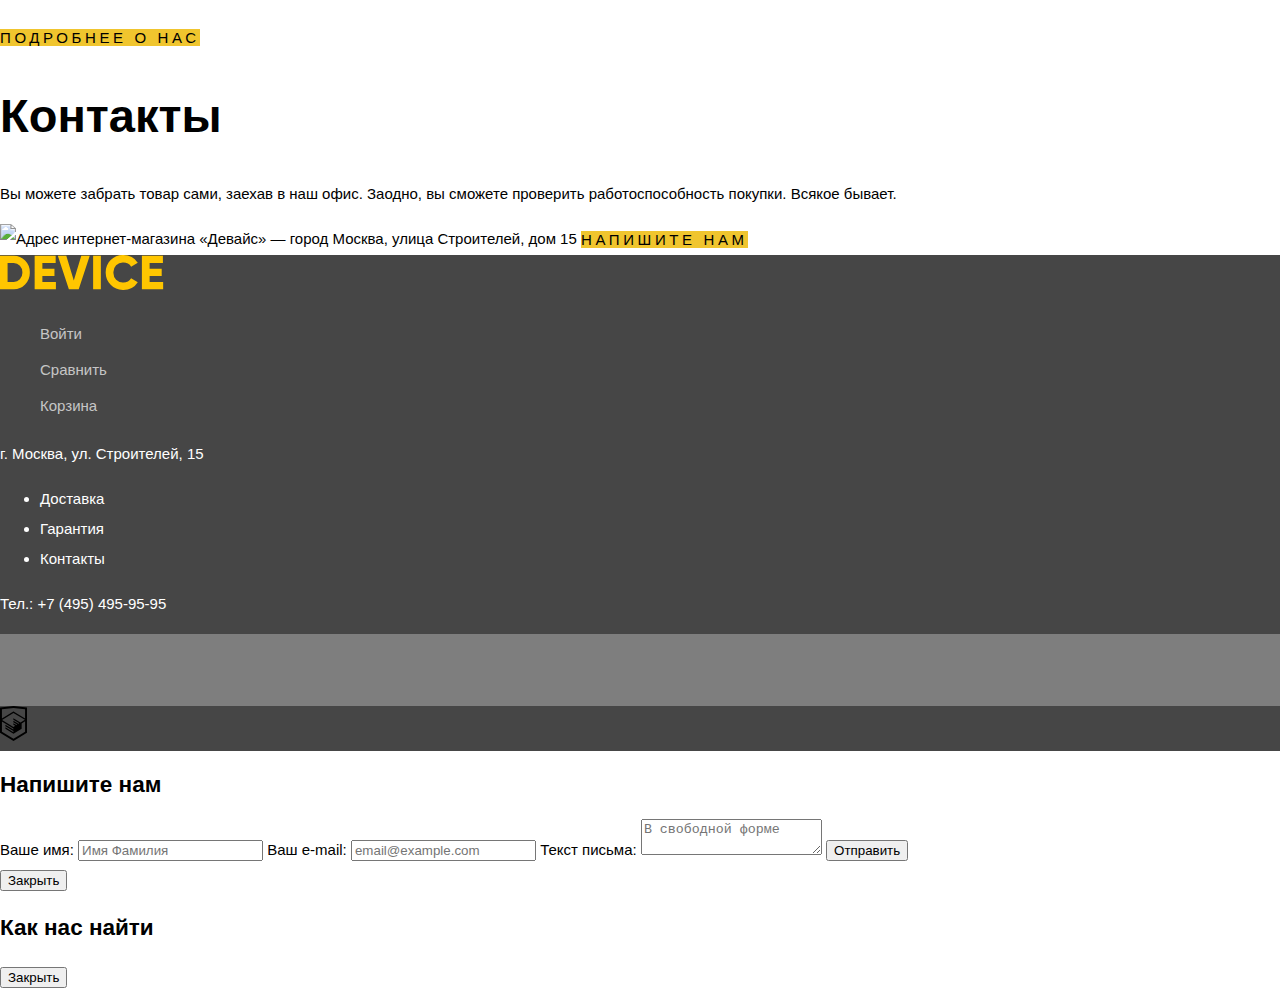
==== commit bf9f6719: "Sync" ====
--- a/index.html
+++ b/index.html
@@ -4,225 +4,260 @@
 <head>
   <meta charset="utf-8">
   <title>Интернет-магазин «Девайс»</title>
+  <link href="css/normalize.css" rel="stylesheet">
+  <link href="css/style.css" rel="stylesheet">
 </head>
 
 <body>
-
-  <header>
-    <a href="">
-      <img src="img/logo.svg" width="168" height="36"
-        alt="Логотип интернет-магазина «Девайс», выполненный в виде стизизованной надписи «Девайс»">
-    </a>
-
-    <nav>
-      <ul>
+  <header class="main-header">
+    <div class="container">
+      <a class="header-logo">
+        <img src="img/logo.svg" width="168" height="36" alt="Логотип интернет-магазина «Девайс», выполненный в виде стизизованной надписи «Девайс»">
+      </a>
+
+      <ul class="header-top-menu">
         <li>
           <form action="http://echo.htmlacademy.ru" method="get">
-            <label for="search">Поиск по сайту</label>
-            <input type="search" placeholder="Поиск по сайту" id="search" name="search">
-            <button type="submit">Найти</button>
+            <label class="visually-hidden" for="search">Поиск по сайту</label>
+            <input class="search-input" type="search" placeholder="Поиск по сайту" id="search" name="search">
+            <button class="search-button" type="submit">Найти</button>
           </form>
         </li>
-        <li>
-          <a href="login.html">Войти</a>
-        </li>
-        <li>
-          <a href="#">Сравнить</a>
-        </li>
-        <li>
-          <a href="#">Корзина</a>
-        </li>
-      </ul>
-
-      <ul>
-        <li><a href="#">Каталог товаров</a>
-          <ul>
-            <li><a href="#">Виртуальная реальность</a></li>
-            <li><a href="monopods.html">Моноподы для селфи</a></li>
-            <li><a href="#">Экшн-камеры</a></li>
-            <li><a href="#">Фитнес-браслеты</a></li>
-            <li><a href="#">Умные часы</a></li>
-            <li><a href="#">Квадрокоптеры</a></li>
-          </ul>
-        </li>
+        <li><a class="header-link" href="login.html">Войти</a></li>
+        <li><a class="header-link" href="#">Сравнить</a></li>
+        <li><a class="header-link" href="#">Корзина</a></li>
+      </ul>
+
+      <nav>
+        <ul class="header-bottom-menu">
+          <li>
+            <a class="header-bottom-item header-link" href="#">Каталог товаров</a>
+            <ul class="header-bottom-submenu">
+              <li><a class="header-link" href="#">Виртуальная реальность</a></li>
+              <li><a class="header-link" href="monopods.html">Моноподы для селфи</a></li>
+              <li><a class="header-link" href="#">Экшн-камеры</a></li>
+              <li><a class="header-link" href="#">Фитнес-браслеты</a></li>
+              <li><a class="header-link" href="#">Умные часы</a></li>
+              <li><a class="header-link" href="#">Квадрокоптеры</a></li>
+            </ul>
+          </li>
+          <li>
+            <a class="header-bottom-item header-link" href="#">Доставка</a>
+          </li>
+          <li>
+            <a class="header-bottom-item header-link" href="#">Гарантия</a>
+          </li>
+          <li>
+            <a class="header-bottom-item header-link" href="#">Контакты</a>
+          </li>
+        </ul>
+      </nav>
+    </div>
+  </header>
+
+  <main>
+    <h1 class="visually-hidden">Интернет-магазин «Девайс»</h1>
+
+    <section class="slider">
+      <h2 class="visually-hidden">Популярные товары</h2>
+
+      <div>
+        <h3 class="heading slider-heading">
+          Делай селфи,<br>
+          как Бен Стиллер!
+        </h3>
+        <img src="img/slider-1.png" width="384" height="486" alt="Селфи-палка в сложенном и разложенном состояниях">
+        <p class="slider-lead">
+          Самая длинная палка для селфи доступна в нашем магазине.<br>
+          Восемь (Восемь, Карл!) метров длиной и весом всего 5 килограмм.
+        </p>
+        <a class="button" href="#">Подробнее</a>
+        <dl>
+          <dt class="slider-term">8,5 м</dt>
+          <dd class="slider-definition">Длина палки</dd>
+
+          <dt class="slider-term">5 кг</dt>
+          <dd class="slider-definition">Вес палки</dd>
+
+          <dt class="slider-term">Карбон</dt>
+          <dd class="slider-definition">Материал</dd>
+        </dl>
+      </div>
+
+      <div>
+        <h3 class="heading slider-heading">Худеем правильно!</h3>
+        <img src="img/slider-2.png" width="345" height="485" alt="Фитнес-браслет с экраном">
+        <p class="slider-lead">
+          Мотивирующие фитнес-браслеты помогут найти в себе силы<br>
+          не пропускать занятия и соблюдать диету.
+        </p>
+        <a class="button" href="#">Подробнее</a>
+        <dl>
+          <dt class="slider-term">48 часов</dt>
+          <dd class="slider-definition">Без подзарядки</dd>
+        </dl>
+      </div>
+
+      <div>
+        <h3 class="heading slider-heading">
+          Порхает как бабочка,<br>
+          жалит как пчела!
+        </h3>
+        <img src="img/slider-3.png" width="526" height="334" alt="Квадракоптер с боевым лазером">
+        <p class="slider-lead">
+          Этот обычный, на первый взгляд, квадрокоптер оснащен<br>
+          мощным лазером, замаскированным под стандартную камеру.
+        </p>
+        <a class="button" href="#">Подробнее</a>
+        <dl>
+          <dt class="slider-term">800 м</dt>
+          <dd class="slider-definition">Дальность полета</dd>
+
+          <dt class="slider-term">50 м</dt>
+          <dd class="slider-definition">Радиус поражения</dd>
+        </dl>
+      </div>
+    </section>
+
+    <section class="categories">
+      <h2 class="visually-hidden">Товарные категории</h2>
+
+      <ul class="categories-list">
+        <li><a class="category-item" href="#">Виртуальная реальность</a></li>
+        <li><a class="category-item" href="#">Моноподы для селфи</a></li>
+        <li><a class="category-item" href="#">Экшн-камеры</a></li>
+        <li><a class="category-item" href="#">Фитнес-браслеты</a></li>
+        <li><a class="category-item" href="#">Умные часы</a></li>
+        <li><a class="category-item" href="#">Квадрокоптеры</a></li>
+      </ul>
+    </section>
+
+    <section class="services">
+      <h2 class="visually-hidden">Услуги</h2>
+
+      <div>
+        <button class="button">Доставка</button>
+        <button class="button">Гарантия</button>
+        <button class="button">Кредит</button>
+      </div>
+
+      <div>
+        <h3 class="heading">Доставка</h3>
+        <p class="service-lead">
+          Мы с удовольствием доставим ваш товар прямо к вашему<br>
+          подъезду совершенно бесплатно! Ведь мы неплохо<br>
+          заработаем, поднимая его на ваш этаж.
+        </p>
+      </div>
+      <div>
+        <h3 class="heading">Гарантия</h3>
+        <p class="service-lead">
+          Если из-за возгорания купленного у нас товара у вас сгорит дом — не
+          переживайте, мы выдадим вам новый. Товар, не дом, конечно же.
+        </p>
+      </div>
+      <div>
+        <h3 class="heading">Кредит</h3>
+        <p class="service-lead">
+          Залезть в долговую яму стало проще! Кредитные консультанты подберут
+          для вас наиболее выгодные условия кредита. Выгодные для нашего
+          банка, разумеется.
+        </p>
+      </div>
+    </section>
+
+    <section class="suppliers">
+      <h2 class="visually-hidden">Поставщики</h2>
+      <ul class="suppliers-list">
+        <li>
+          <a href="#"><img src="img/logo-1.png" width="260" height="100" alt="Логотип компании SZ DJI Technology Co., Ltd. (Dajiang Innovation Technology Co.)"></a>
+        </li>
+        <li>
+          <a href="#"><img src="img/logo-2.png" width="260" height="100" alt="Логотип компании SP GADGETS (SP UNITED USA, INC.)"></a>
+        </li>
+        <li>
+          <a href="#"><img src="img/logo-3.png" width="260" height="100" alt="Логотип компании GoPro, Inc."></a>
+        </li>
+        <li>
+          <a href="#"><img src="img/logo-4.png" width="260" height="100" alt="Логотип серии шлепов виртуальной реальности VIVE от компании HTC"></a>
+        </li>
+      </ul>
+    </section>
+
+    <div class="index-columns">
+      <section class="about">
+        <h2 class="heading">О нас</h2>
+
+        <p>
+          Огромный выбор гаджетов не оставит равнодушным гика, который есть в
+          каждом из нас.
+        </p>
+        <p>
+          Мы можем доставить ваш товар в самые отдаленные точки России! DEVICE
+          работает со многими транспортными компаниями:
+        </p>
+        <ul>
+          <li>Деловые Линии</li>
+          <li>Автотрейдинг</li>
+          <li>ЖелДорЭкспедиция</li>
+        </ul>
+
+        <a class="button" href="#">Подробнее о нас</a>
+      </section>
+
+      <section class="contacts">
+        <h2 class="heading">Контакты</h2>
+
+        <p>
+          Вы можете забрать товар сами, заехав в наш офис. Заодно, вы сможете
+          проверить работоспособность покупки. Всякое бывает.
+        </p>
+        <img src="img/map.png" width="560" height="222" alt="Адрес интернет-магазина «Девайс» — город Москва, улица Строителей, дом 15">
+
+        <a class="button" href="#">Напишите нам</a>
+      </section>
+    </div>
+  </main>
+
+  <footer class="main-footer">
+    <div class="footer-top">
+      <a class="footer-logo">
+        <svg xmlns="http://www.w3.org/2000/svg" width="164" height="36">
+          <path d="M-.151.702v33.6h13.532a15.72 15.72 0 0011.72-4.824 16.458 16.458 0 004.712-11.976 16.458 16.458 0 00-4.712-11.976A15.723 15.723 0 0013.381.702H-.151zM7.582 26.91V8.091h5.8a8.646 8.646 0 016.5 2.568 9.407 9.407 0 012.489 6.84 9.406 9.406 0 01-2.489 6.84 8.642 8.642 0 01-6.5 2.568h-5.8zm34.8-5.952h12.082v-7.3H42.378V8.091h13.291V.702H34.645v33.6H55.91V26.91H42.378v-5.952zm36.343 13.344L89.744.702h-8.458l-7.491 24.72L66.304.702h-8.457l11.019 33.6h9.859zm14.4 0h7.733V.702h-7.733v33.6zm38.615-1.416a15.506 15.506 0 006.041-5.688l-6.67-3.84a7.482 7.482 0 01-3.165 3.024 9.87 9.87 0 01-4.664 1.1 9.595 9.595 0 01-7.177-2.736 9.909 9.909 0 01-2.682-7.248 9.909 9.909 0 012.682-7.248 9.595 9.595 0 017.177-2.736 9.897 9.897 0 014.639 1.08 7.592 7.592 0 013.19 3.048l6.67-3.84a15.873 15.873 0 00-6.09-5.688 17.42 17.42 0 00-8.409-2.088c-9.779-.272-17.797 7.691-17.591 17.472-.208 9.781 7.809 17.747 17.588 17.476a17.52 17.52 0 008.458-2.088zm17.881-11.928h12.082v-7.3h-12.085V8.091h13.29V.702h-21.023v33.6h21.265V26.91h-13.532v-5.952z" data-name="-e-logo" fill-rule="evenodd">
+        </svg>
+      </a>
+
+      <ul class="footer-top-menu">
+        <li><a href="#">Войти</a></li>
+        <li><a href="#">Сравнить</a></li>
+        <li><a href="#">Корзина</a></li>
+      </ul>
+    </div>
+
+    <div class="footer-middle">
+      <p>
+        г. Москва, ул. Строителей, 15
+      </p>
+
+      <ul class="footer-middle-menu">
         <li><a href="#">Доставка</a></li>
         <li><a href="#">Гарантия</a></li>
         <li><a href="#">Контакты</a></li>
       </ul>
-    </nav>
-  </header>
-
-  <main>
-
-    <h1>Интернет-магазин «Девайс»</h1>
-
-    <section>
-      <h2>Популярные товары</h2>
-
-      <div>
-        <h3>Делай селфи, как Бен Стиллер!</h3>
-        <img src="img/slider-1.png" width="384" height="486" alt="Селфи-палка в сложенном и разложенном состояниях">
-        <p>
-          Самая длинная палка для селфи доступна в нашем магазине.
-          Восемь (Восемь, Карл!) метров длиной и весом всего 5 килограмм.
-        </p>
-        <a href="#">Подробнее</a>
-        <dl>
-          <dt>8,5 м</dt>
-          <dd>Длина палки</dd>
-
-          <dt>5 кг</dt>
-          <dd>Вес палки</dd>
-
-          <dt>Карбон</dt>
-          <dd>Материал</dd>
-        </dl>
-      </div>
-
-      <div>
-        <h3>Худеем правильно!</h3>
-        <img src="img/slider-2.png" width="345" height="485" alt="Фитнес-браслет с экраном">
-        <p>Мотивирующие фитнес-браслеты помогут найти в себе силы не пропускать занятия и соблюдать диету.</p>
-        <a href="#">Подробнее</a>
-        <dl>
-          <dt>48 часов</dt>
-          <dd>Без подзарядки</dd>
-        </dl>
-      </div>
-
-      <div>
-        <h3>Порхает как бабочка, жалит как пчела!</h3>
-        <img src="img/slider-3.png" width="526" height="334" alt="Квадракоптер с боевым лазером">
-        <p>Этот обычный, на первый взгляд, квадрокоптер оснащен мощным лазером, замаскированным под стандартную камеру.
-        </p>
-        <a href="#">Подробнее</a>
-        <dl>
-          <dt>800 м</dt>
-          <dd>Дальность полета</dd>
-
-          <dt>50 м</dt>
-          <dd>Радиус поражения</dd>
-        </dl>
-      </div>
-    </section>
-
-    <section>
-      <h2>Популярное</h2>
-
-      <ul>
-        <li>Виртуальная реальность</li>
-        <li>Моноподы для селфи</li>
-        <li>Экшн-камеры</li>
-        <li>Фитнес-браслеты</li>
-        <li>Умные часы</li>
-        <li>Квадрокоптеры</li>
-      </ul>
-    </section>
-
-    <section>
-      <h2>Услуги</h2>
-
-      <div>
-        <button>Доставка</button>
-        <button>Гарантия</button>
-        <button>Кредит</button>
-      </div>
-
-      <div>
-        <h3>Доставка</h3>
-        <p>Мы с удовольствием доставим ваш товар прямо к вашему подъезду совершенно бесплатно! Ведь мы неплохо
-          заработаем, поднимая его на ваш этаж.</p>
-      </div>
-      <div>
-        <h3>Гарантия</h3>
-        <p>Если из-за возгорания купленного у нас товара у вас сгорит дом — не переживайте, мы выдадим вам новый. Товар,
-          не дом, конечно же.</p>
-      </div>
-      <div>
-        <h3>Кредит</h3>
-        <p>Залезть в долговую яму стало проще! Кредитные консультанты подберут для вас наиболее выгодные условия
-          кредита. Выгодные для нашего банка, разумеется.</p>
-      </div>
-    </section>
-
-    <section>
-      <h2>Поставщики</h2>
-      <ul>
-        <li><a href="#"><img src="img/logo-1.png" width="260" height="100"
-              alt="Логотип компании SZ DJI Technology Co., Ltd. (Dajiang Innovation Technology Co.)"></a></li>
-        <li><a href="#"><img src="img/logo-2.png" width="260" height="100"
-              alt="Логотип компании SP GADGETS (SP UNITED USA, INC.)"></a></li>
-        <li><a href="#"><img src="img/logo-3.png" width="260" height="100" alt="Логотип компании GoPro, Inc."></a></li>
-        <li><a href="#"><img src="img/logo-4.png" width="260" height="100"
-              alt="Логотип серии шлепов виртуальной реальности VIVE от компании HTC"></a></li>
-      </ul>
-    </section>
-
-    <section>
-      <h2>О нас</h2>
-
-      <p>Огромный выбор гаджетов не оставит равнодушным гика, который есть в каждом из нас.</p>
-      <p>Мы можем доставить ваш товар в самые отдаленные точки России! DEVICE работает со многими транспортными
-        компаниями:</p>
-      <ul>
-        <li>Деловые Линии</li>
-        <li>Автотрейдинг</li>
-        <li>ЖелДорЭкспедиция</li>
-      </ul>
-
-      <a href="#">Подробнее о нас</a>
-    </section>
-
-    <section>
-      <h2>Контакты</h2>
-
-      <p>Вы можете забрать товар сами, заехав в наш офис. Заодно, вы сможете проверить работоспособность покупки. Всякое
-        бывает.</p>
-      <img src="img/map.png" width="560" height="222"
-        alt="Адрес интернет-магазина «Девайс» — город Москва, улица Строителей, дом 15">
-
-      <a href="#">Напишите нам</a>
-    </section>
-
-  </main>
-
-  <footer>
-    <a href="">
-      <img src="img/logo.svg" width="164" height="36"
-        alt="Логотип интернет-магазина «Девайс», выполненный в виде стизизованной надписи «Девайс»">
-    </a>
-
-    <nav>
-      <ul>
-        <li><a href="#">Войти</a></li>
-        <li><a href="#">Сравнить</a></li>
-        <li><a href="#">Корзина</a></li>
-      </ul>
-    </nav>
-
-    <p>
-      г. Москва, ул. Строителей, 15
-    </p>
-
-    <nav>
-      <ul>
-        <li><a href="#">Доставка</a></li>
-        <li><a href="#">Гарантия</a></li>
-        <li><a href="#">Контакты</a></li>
-      </ul>
-    </nav>
-
-    <p>
-      Тел.: <a href="tel:+74954959595">+7 (495) 495-95-95</a>
-    </p>
-
-    <ul>
-      <li><a href="#">Facebook</a></li>
-      <li><a href="#">Instagram</a></li>
-      <li><a href="#">Twitter</a></li>
-    </ul>
-
-    <a href="https://htmlacademy.ru/intensive/htmlcss">Разработчик — студент HTML Academy</a>
+
+      <p>Тел.: <a href="tel:+74954959595">+7 (495) 495-95-95</a></p>
+    </div>
+
+    <div class="footer-bottom">
+      <ul class="footer-bottom-menu">
+        <li><a href="#">Facebook</a></li>
+        <li><a href="#">Instagram</a></li>
+        <li><a href="#">Twitter</a></li>
+      </ul>
+
+      <a href="https://htmlacademy.ru/intensive/htmlcss">
+        <img src="img/logo-html.svg" width="27" height="35" alt="Разработчик — студент HTML Academy"></a>
+    </div>
   </footer>
 
   <section>
--- a/css/style.css
+++ b/css/style.css
@@ -0,0 +1,244 @@
+@font-face {
+  font-family: "Open Sans", Arial, Helvetica, sans-serif;
+  src: url("/opensans.woff2") format("woff2"), url("/opensans.woff") format("woff");
+}
+@font-face {
+  font-family: "Open Sans Light", Arial, Helvetica, sans-serif;
+  src: url("/opensanslight.woff2") format("woff2"), url("/opensanslight.woff") format("woff");
+}
+
+@font-face {
+  font-family: "Gilroy Light", Arial, Helvetica, sans-serif;
+  src: url("/gilroylight.woff2") format("woff2"), url("/gilroylight.woff") format("woff");
+}
+@font-face {
+  font-family: "Gilroy ExtraBold", Arial, Helvetica, sans-serif;
+  src: url("/gilroyextrabold.woff2") format("woff2"), url("/gilroyextrabold.woff") format("woff");
+}
+
+html { box-sizing: border-box; }
+*, *::before, *::after { box-sizing: inherit; }
+
+body {
+  margin: 0;
+  padding: 0;
+
+  font-family: "Open Sans Light", Arial, Helvetica, sans-serif;
+  font-size: 15px;
+  line-height: 30px;
+}
+
+.visually-hidden {
+  position: absolute;
+
+  width: 1px;
+  height: 1px;
+  margin: -1px;
+  border: 0;
+  padding: 0;
+
+  clip: rect(0 0 0 0);
+  overflow: hidden;
+}
+
+a {
+  text-decoration: none;
+}
+
+.button {
+  font-family: "Gilroy ExtraBold", Arial, Helvetica, sans-serif;;
+  color: black;
+  letter-spacing: 3.6px;
+
+  text-align: center;
+  vertical-align: middle;
+  text-transform: uppercase;
+
+  background-color: #f0c52e;
+}
+
+/* Шапка */
+
+.main-header {
+  position: relative;
+
+  width: 1160px;
+
+  background-color: #f7e296;
+  margin-top: 40px;
+}
+
+.header-logo {
+  position: absolute;
+
+  top: -18px;
+  left: 60px;
+}
+
+.header-logo:hover img {
+  opacity: 0.6;
+}
+
+.header-logo:active img {
+  opacity: 0.3;
+}
+
+.header-link {
+  color: black;
+}
+
+.header-link:hover {
+  opacity: 0.6;
+}
+
+.header-link:active {
+  opacity: 0.3;
+}
+
+.header-top-menu {
+  list-style: none;
+}
+
+.search-input {
+  background-color: #f7e296;
+  border: none;
+  color: rgba(255, 255, 255, 0.3);
+  height: 49px;
+  border-top: 2px solid transparent;
+  border-bottom: 2px solid transparent;
+}
+
+.search-input::placeholder {
+  color: black;
+}
+
+.search-input:hover {
+  color: rgba(255, 255, 255, 0.6);
+}
+
+.search-input:focus {
+  color: black;
+  border-bottom: 2px solid black;
+}
+
+.search-button {
+  width: 85px;
+  height: 49px;
+  border: solid 2px black;
+  background-color: transparent;
+}
+
+.search-button:hover {
+  color: white;
+  background-color: black;
+}
+
+.search-button:active {
+  color: rgba(255, 255, 255, 0.3);
+}
+
+.header-bottom-menu {
+  list-style: none;
+}
+
+.header-bottom-item {
+  font-family: "Gilroy ExtraBold", Arial, Helvetica, sans-serif;
+  letter-spacing: 3.6px;
+  font-size: 18px;
+  line-height: 24px;
+  text-transform: uppercase;
+}
+
+.header-bottom-submenu {
+  list-style: none;
+}
+
+.header-bottom-submenu a {
+  line-height: 36px;
+}
+
+/* Главная страница */
+
+.heading {
+  font-family: "Gilroy ExtraBold", Arial, Helvetica, sans-serif;
+  font-size: 47px;
+  line-height: 48px;
+}
+
+.slider-heading {
+  line-height: 56px;
+}
+
+.slider-lead {
+  line-height: 30px;
+}
+
+.slider-term {
+  font-family: "Gilroy Light", Arial, Helvetica, sans-serif;
+  font-size: 36px;
+}
+
+.service-lead {
+  line-height: 30px;
+}
+
+/* Главная */
+
+.categories-list {
+  list-style: none;
+}
+
+.category-item {
+  font-family: "Gilroy ExtraBold", Arial, Helvetica, sans-serif;
+  color: black;
+}
+
+.services {
+  background-color: #e5e5e5;
+}
+
+.suppliers-list {
+  list-style: none;
+}
+
+/* Подвал */
+
+.main-footer {
+  background-color: #464646;
+}
+
+.footer-logo {
+  fill: #ffc600;
+}
+
+.footer-top-menu {
+  list-style: none;
+}
+
+.footer-top-menu a {
+  color: rgba(255, 255, 255, 0.7);
+  line-height: 36px;
+}
+
+.footer-middle {
+  line-height: 30px;
+  color: white;
+}
+
+.footer-middle a {
+  color: white;
+}
+
+.footer-bottom-menu {
+  list-style: none;
+  font-family: "Gilroy ExtraBold", Arial, Helvetica, sans-serif;
+  letter-spacing: 3.6px;
+  font-size: 18px;
+  line-height: 24px;
+  text-transform: uppercase;
+}
+
+.footer-bottom-menu {
+  background-color: #7e7e7e;
+  font-size: 0;
+}
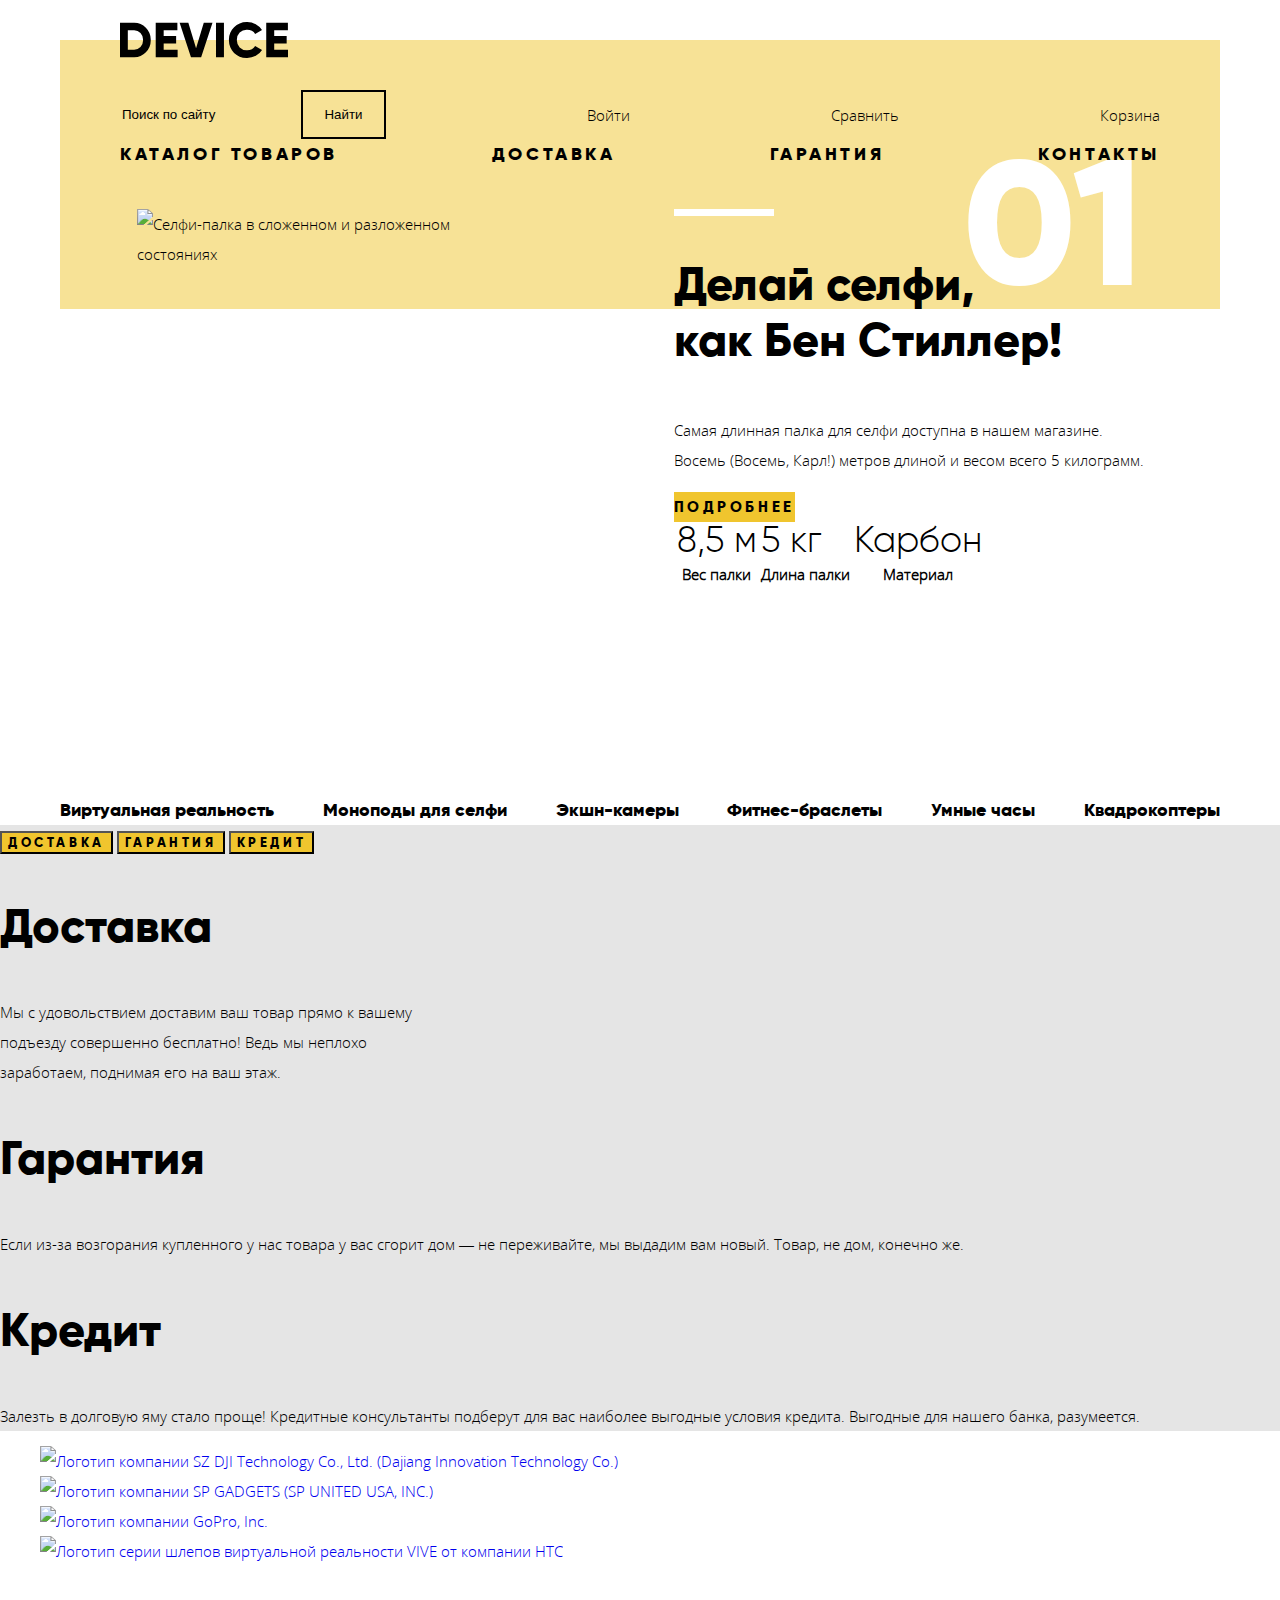
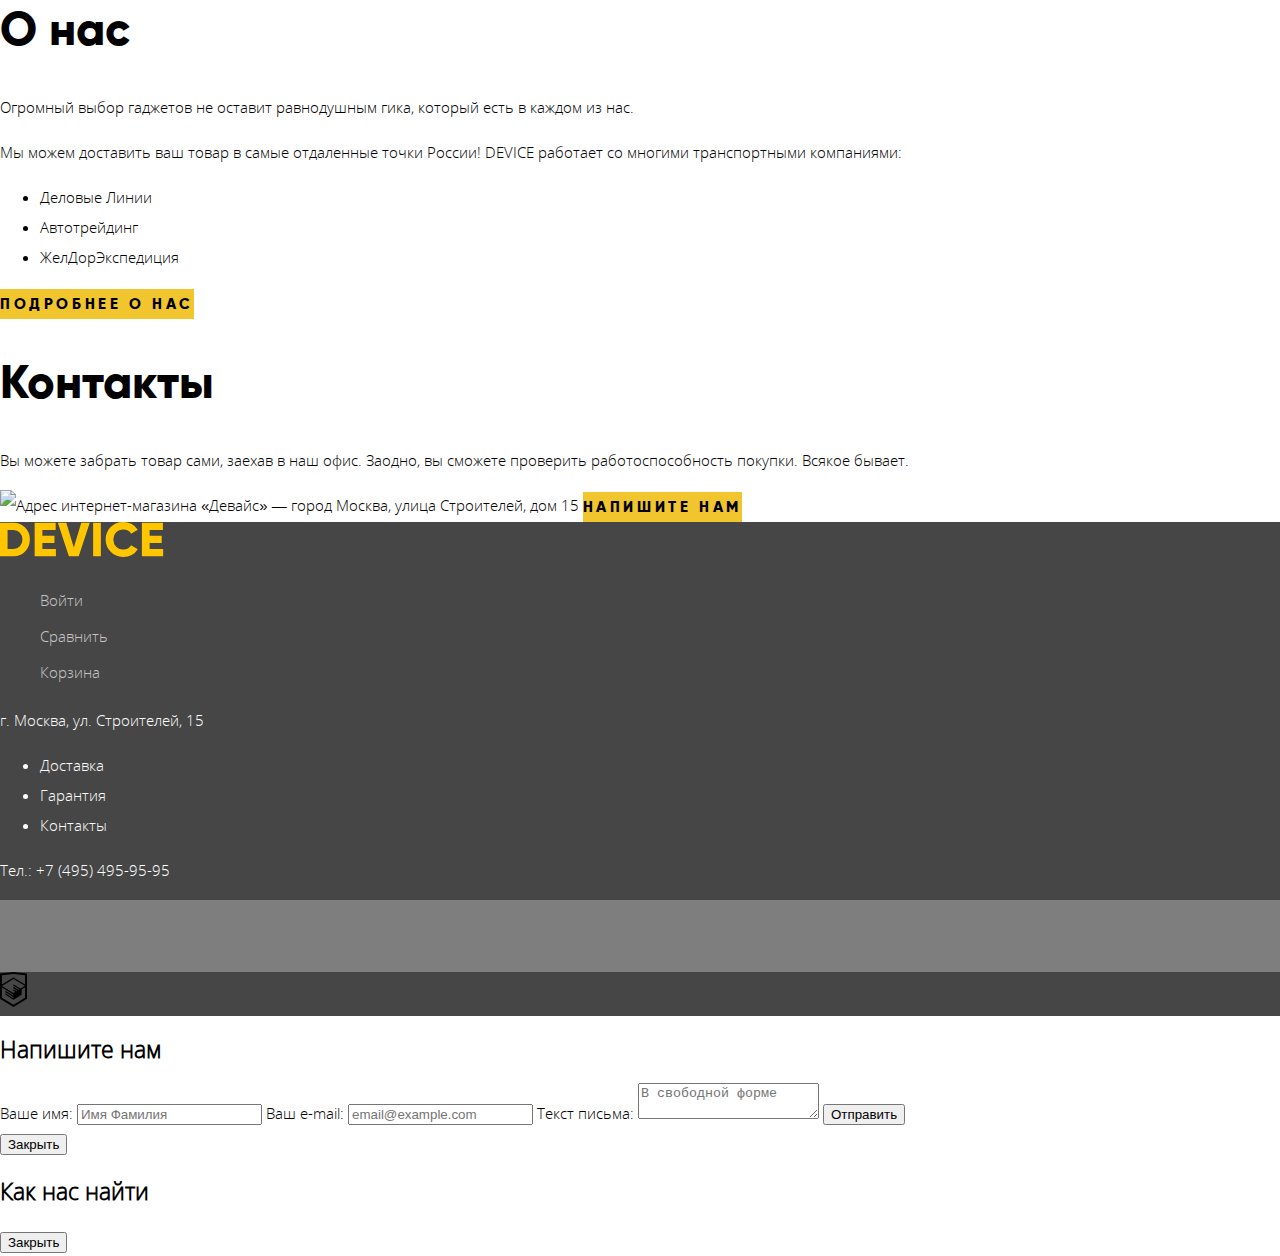
==== commit d557cddb: "Sync" ====
--- a/index.html
+++ b/index.html
@@ -11,13 +11,11 @@
 <body>
   <header class="main-header">
     <div class="container">
-      <a class="header-logo">
-        <img src="img/logo.svg" width="168" height="36" alt="Логотип интернет-магазина «Девайс», выполненный в виде стизизованной надписи «Девайс»">
-      </a>
+      <a class="header-logo"><img src="img/logo.svg" width="168" height="36" alt="Логотип интернет-магазина «Девайс», выполненный в виде стизизованной надписи «Девайс»"></a>
 
       <ul class="header-top-menu">
         <li>
-          <form action="http://echo.htmlacademy.ru" method="get">
+          <form class="search-form" action="http://echo.htmlacademy.ru" method="get">
             <label class="visually-hidden" for="search">Поиск по сайту</label>
             <input class="search-input" type="search" placeholder="Поиск по сайту" id="search" name="search">
             <button class="search-button" type="submit">Найти</button>
@@ -41,15 +39,9 @@
               <li><a class="header-link" href="#">Квадрокоптеры</a></li>
             </ul>
           </li>
-          <li>
-            <a class="header-bottom-item header-link" href="#">Доставка</a>
-          </li>
-          <li>
-            <a class="header-bottom-item header-link" href="#">Гарантия</a>
-          </li>
-          <li>
-            <a class="header-bottom-item header-link" href="#">Контакты</a>
-          </li>
+          <li><a class="header-bottom-item header-link" href="#">Доставка</a></li>
+          <li><a class="header-bottom-item header-link" href="#">Гарантия</a></li>
+          <li><a class="header-bottom-item header-link" href="#">Контакты</a></li>
         </ul>
       </nav>
     </div>
@@ -61,30 +53,34 @@
     <section class="slider">
       <h2 class="visually-hidden">Популярные товары</h2>
 
-      <div>
-        <h3 class="heading slider-heading">
-          Делай селфи,<br>
-          как Бен Стиллер!
-        </h3>
+      <div class="slide">
         <img src="img/slider-1.png" width="384" height="486" alt="Селфи-палка в сложенном и разложенном состояниях">
-        <p class="slider-lead">
-          Самая длинная палка для селфи доступна в нашем магазине.<br>
-          Восемь (Восемь, Карл!) метров длиной и весом всего 5 килограмм.
-        </p>
-        <a class="button" href="#">Подробнее</a>
-        <dl>
-          <dt class="slider-term">8,5 м</dt>
-          <dd class="slider-definition">Длина палки</dd>
-
-          <dt class="slider-term">5 кг</dt>
-          <dd class="slider-definition">Вес палки</dd>
-
-          <dt class="slider-term">Карбон</dt>
-          <dd class="slider-definition">Материал</dd>
-        </dl>
-      </div>
-
-      <div>
+        <div class="slider-content">
+          <h3 class="heading slider-heading">
+            Делай селфи,<br>
+            как Бен Стиллер!
+          </h3>
+          <p class="slider-lead">
+            Самая длинная палка для селфи доступна в нашем магазине.<br>
+            Восемь (Восемь, Карл!) метров длиной и весом всего 5 килограмм.
+          </p>
+          <a class="button" href="#">Подробнее</a>
+          <table class="properties">
+            <tr>
+              <td class="slider-term">8,5 м</td>
+              <td class="slider-term">5 кг</td>
+              <td class="slider-term">Карбон</td>
+            </tr>
+            <tr>
+              <th class="slider-definition">Вес палки</th>
+              <th class="slider-definition">Длина палки</th>
+              <th class="slider-definition">Материал</th>
+            </tr>
+          </table>
+        </div>
+      </div>
+
+      <div class="display-none slide">
         <h3 class="heading slider-heading">Худеем правильно!</h3>
         <img src="img/slider-2.png" width="345" height="485" alt="Фитнес-браслет с экраном">
         <p class="slider-lead">
@@ -92,13 +88,17 @@
           не пропускать занятия и соблюдать диету.
         </p>
         <a class="button" href="#">Подробнее</a>
-        <dl>
-          <dt class="slider-term">48 часов</dt>
-          <dd class="slider-definition">Без подзарядки</dd>
-        </dl>
-      </div>
-
-      <div>
+        <table class="properties">
+          <tr>
+            <td>48 часов</td>
+          </tr>
+          <tr>
+            <th>Без подзарядки</th>
+          </tr>
+        </table>
+      </div>
+
+      <div class="display-none slide">
         <h3 class="heading slider-heading">
           Порхает как бабочка,<br>
           жалит как пчела!
@@ -109,13 +109,16 @@
           мощным лазером, замаскированным под стандартную камеру.
         </p>
         <a class="button" href="#">Подробнее</a>
-        <dl>
-          <dt class="slider-term">800 м</dt>
-          <dd class="slider-definition">Дальность полета</dd>
-
-          <dt class="slider-term">50 м</dt>
-          <dd class="slider-definition">Радиус поражения</dd>
-        </dl>
+        <table class="properties">
+          <tr>
+            <td>800 м</td>
+            <td>50 м</td>
+          </tr>
+          <tr>
+            <th>Дальность полета</th>
+            <th>Радиус поражения</th>
+          </tr>
+        </table>
       </div>
     </section>
 
@@ -256,7 +259,8 @@
       </ul>
 
       <a href="https://htmlacademy.ru/intensive/htmlcss">
-        <img src="img/logo-html.svg" width="27" height="35" alt="Разработчик — студент HTML Academy"></a>
+        <img src="img/logo-html.svg" width="27" height="35" alt="Разработчик — студент HTML Academy">
+      </a>
     </div>
   </footer>
 
--- a/css/style.css
+++ b/css/style.css
@@ -1,23 +1,48 @@
+/* ссылке aria label
+
+radio-button slider
+
+сервисы фон псевдожлементом
+
+https://codeguide.academy/html-css.html#css-order
+
+label for
+
+disabled */
+
 @font-face {
-  font-family: "Open Sans", Arial, Helvetica, sans-serif;
-  src: url("/opensans.woff2") format("woff2"), url("/opensans.woff") format("woff");
-}
+  font-family: "Open Sans";
+  src: local("Open Sans"), url("../fonts/opensans.woff2") format("woff2"),
+    url("../fonts/opensans.woff") format("woff");
+}
+
 @font-face {
-  font-family: "Open Sans Light", Arial, Helvetica, sans-serif;
-  src: url("/opensanslight.woff2") format("woff2"), url("/opensanslight.woff") format("woff");
+  font-family: "Open Sans Light";
+  src: url("../fonts/opensanslight.woff2") format("woff2"),
+    url("../fonts/opensanslight.woff") format("woff");
 }
 
 @font-face {
-  font-family: "Gilroy Light", Arial, Helvetica, sans-serif;
-  src: url("/gilroylight.woff2") format("woff2"), url("/gilroylight.woff") format("woff");
-}
+  font-family: "Gilroy Light";
+  src: url("../fonts/gilroylight.woff2") format("woff2"),
+    url("../fonts/gilroylight.woff") format("woff");
+}
+
 @font-face {
-  font-family: "Gilroy ExtraBold", Arial, Helvetica, sans-serif;
-  src: url("/gilroyextrabold.woff2") format("woff2"), url("/gilroyextrabold.woff") format("woff");
-}
-
-html { box-sizing: border-box; }
-*, *::before, *::after { box-sizing: inherit; }
+  font-family: "Gilroy ExtraBold";
+  src: url("../fonts/gilroyextrabold.woff2") format("woff2"),
+    url("../fonts/gilroyextrabold.woff") format("woff");
+}
+
+html {
+  box-sizing: border-box;
+}
+
+*,
+*::before,
+*::after {
+  box-sizing: inherit;
+}
 
 body {
   margin: 0;
@@ -46,7 +71,9 @@
 }
 
 .button {
-  font-family: "Gilroy ExtraBold", Arial, Helvetica, sans-serif;;
+  display: inline-block;
+
+  font-family: "Gilroy ExtraBold", Arial, Helvetica, sans-serif;
   color: black;
   letter-spacing: 3.6px;
 
@@ -62,10 +89,18 @@
 .main-header {
   position: relative;
 
+  margin: 0 auto;
+
   width: 1160px;
 
   background-color: #f7e296;
   margin-top: 40px;
+  padding-top: 50px;
+  padding-left: 60px;
+  padding-right: 60px;
+  padding-bottom: 140px;
+
+  z-index: -1;
 }
 
 .header-logo {
@@ -97,6 +132,15 @@
 
 .header-top-menu {
   list-style: none;
+  padding: 0;
+  margin: 0;
+  display: flex;
+  justify-content: space-between;
+  align-items: center;
+}
+
+.search-form {
+  display: flex;
 }
 
 .search-input {
@@ -139,6 +183,12 @@
 
 .header-bottom-menu {
   list-style: none;
+  padding: 0;
+  margin: 0;
+
+  display: flex;
+  justify-content: space-between;
+  align-items: center;
 }
 
 .header-bottom-item {
@@ -151,6 +201,9 @@
 
 .header-bottom-submenu {
   list-style: none;
+  padding: 0;
+  margin: 0;
+  display: none;
 }
 
 .header-bottom-submenu a {
@@ -159,12 +212,49 @@
 
 /* Главная страница */
 
+.slider {
+  position: relative;
+  top: -100px;
+}
+
 .heading {
   font-family: "Gilroy ExtraBold", Arial, Helvetica, sans-serif;
   font-size: 47px;
   line-height: 48px;
 }
 
+.slide {
+  width: 1160px;
+  margin: 0 auto;
+  display: flex;
+  justify-content: space-around;
+}
+
+.slider-content {
+  position: relative;
+}
+
+.slider-content::before {
+  content: "";
+  width: 100px;
+  height: 7px;
+  background-color: white;
+  position: absolute;
+  left: 0;
+  top: 0;
+  z-index: 2;
+}
+
+.slider-content::after {
+  content: "01";
+  color: white;
+  font-family: "Gilroy ExtraBold", Arial, Helvetica, sans-serif;
+  font-size: 179px;
+  position: absolute;
+  top: 0;
+  right: 0;
+}
+
 .slider-heading {
   line-height: 56px;
 }
@@ -173,24 +263,34 @@
   line-height: 30px;
 }
 
-.slider-term {
+.properties td {
   font-family: "Gilroy Light", Arial, Helvetica, sans-serif;
   font-size: 36px;
 }
 
-.service-lead {
+.properties th {
   line-height: 30px;
 }
 
 /* Главная */
 
+.categories {
+  width: 1160px;
+  margin: 0 auto;
+}
+
 .categories-list {
   list-style: none;
+  padding: 0;
+  margin: 0;
+  display: flex;
+  justify-content: space-between;
 }
 
 .category-item {
   font-family: "Gilroy ExtraBold", Arial, Helvetica, sans-serif;
   color: black;
+  font-size: 18px;
 }
 
 .services {
@@ -242,3 +342,7 @@
   background-color: #7e7e7e;
   font-size: 0;
 }
+
+.display-none {
+  display: none;
+}
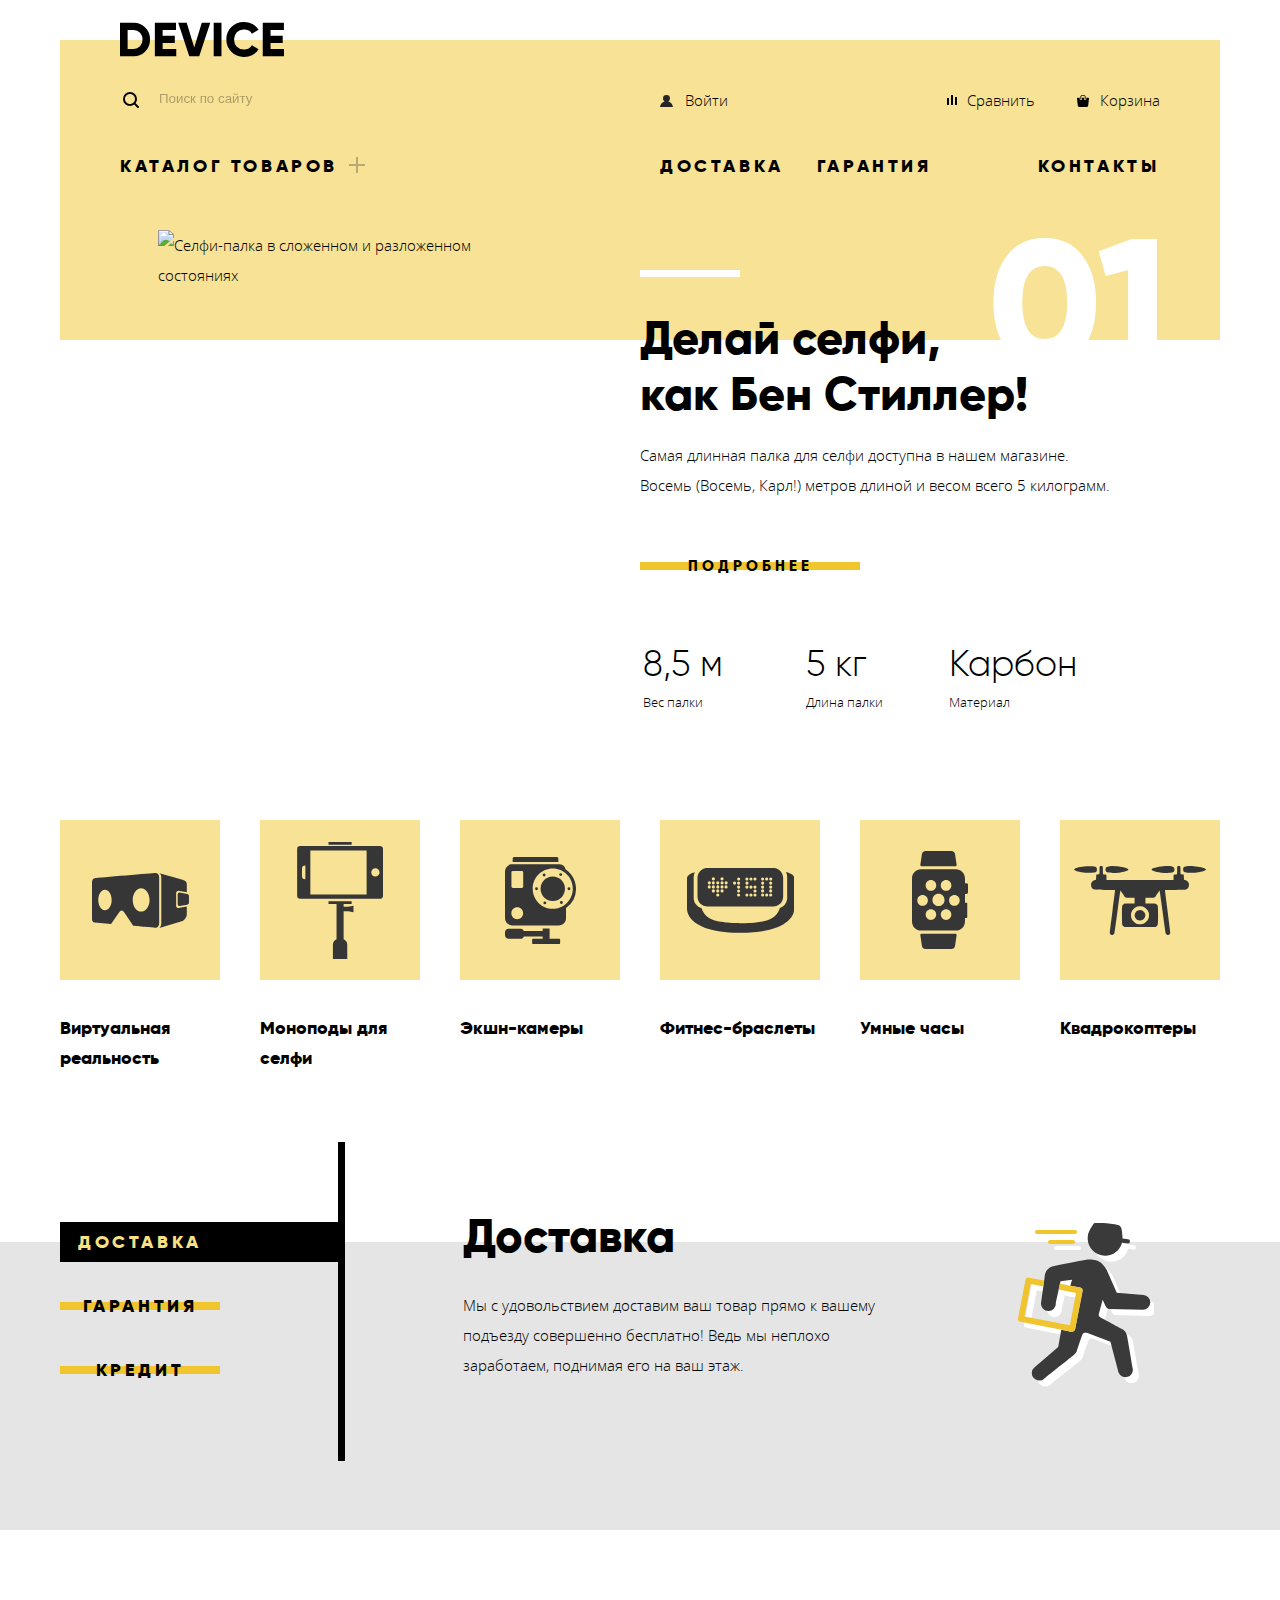
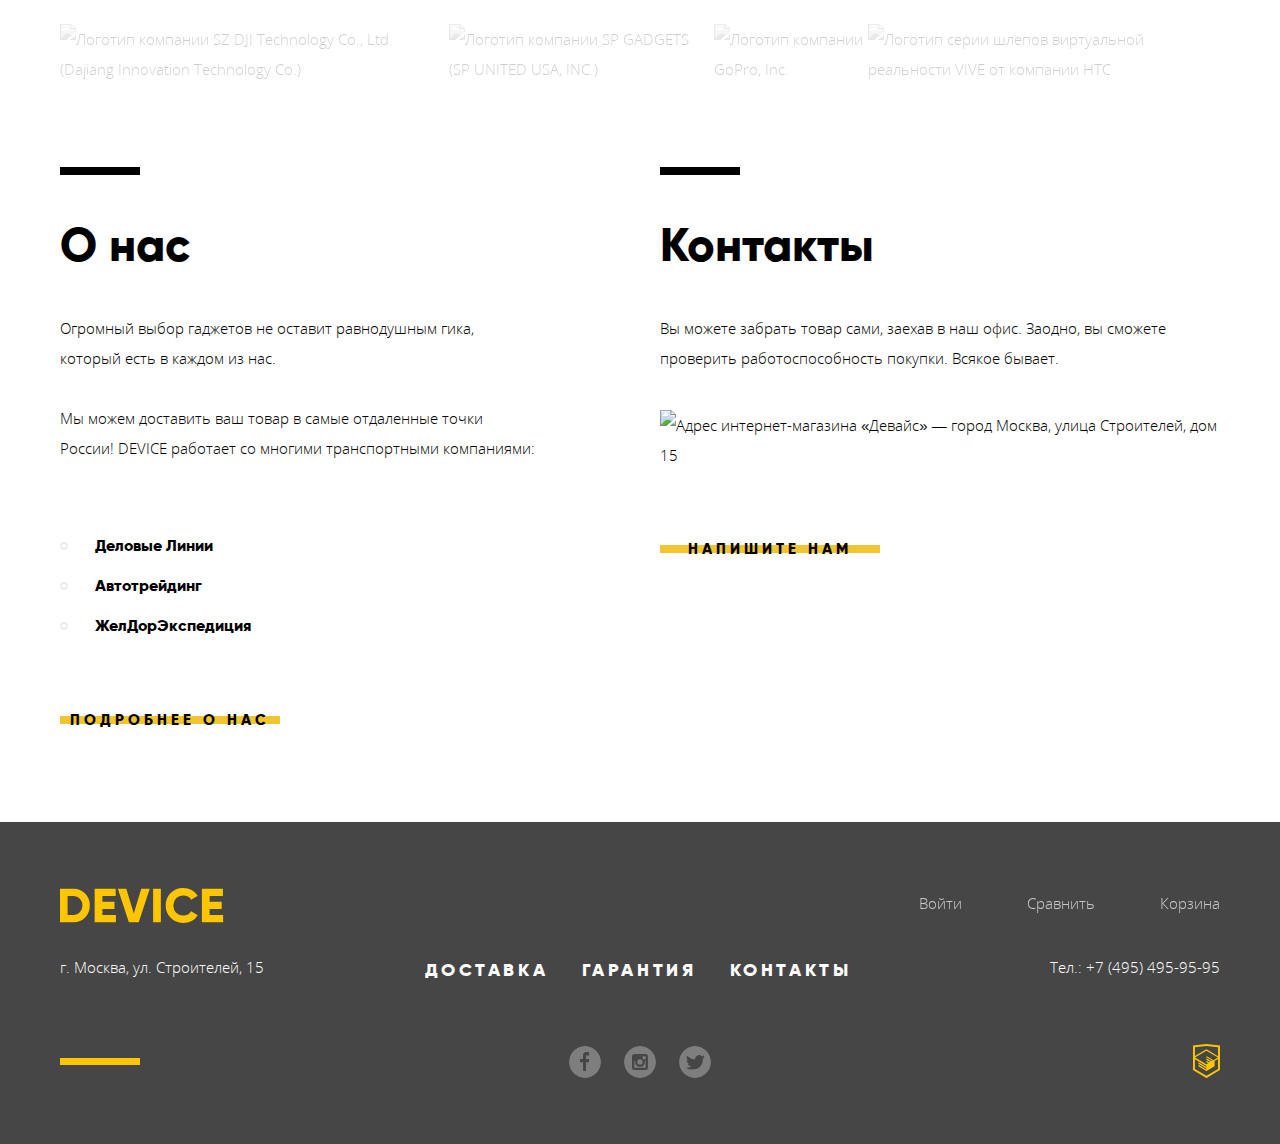
==== commit 2ca9d30e: "Sync" ====
--- a/index.html
+++ b/index.html
@@ -10,41 +10,50 @@
 
 <body>
   <header class="main-header">
-    <div class="container">
-      <a class="header-logo"><img src="img/logo.svg" width="168" height="36" alt="Логотип интернет-магазина «Девайс», выполненный в виде стизизованной надписи «Девайс»"></a>
-
-      <ul class="header-top-menu">
-        <li>
-          <form class="search-form" action="http://echo.htmlacademy.ru" method="get">
-            <label class="visually-hidden" for="search">Поиск по сайту</label>
-            <input class="search-input" type="search" placeholder="Поиск по сайту" id="search" name="search">
-            <button class="search-button" type="submit">Найти</button>
-          </form>
-        </li>
-        <li><a class="header-link" href="login.html">Войти</a></li>
-        <li><a class="header-link" href="#">Сравнить</a></li>
-        <li><a class="header-link" href="#">Корзина</a></li>
+    <a class="header-logo"><img src="img/logo.svg" width="164" height="35" alt="Логотип интернет-магазина «Девайс», выполненный в виде стизизованной надписи «Девайс»"></a>
+    <ul class="header-top-menu">
+      <li>
+        <form class="search-form" action="http://echo.htmlacademy.ru" method="get">
+          <label class="visually-hidden" for="search">Поиск по сайту</label>
+          <input class="search-input" type="search" placeholder="Поиск по сайту" id="search" name="search">
+          <button class="search-button" type="submit">Найти</button>
+        </form>
+      </li>
+      <li><a class="login-link" href="login.html">Войти</a></li>
+      <li><a class="compare-link" href="#">Сравнить</a></li>
+      <li><a class="cart-link" href="#">Корзина</a></li>
+    </ul>
+
+    <nav>
+      <ul class="header-bottom-menu">
+        <li class="header-bottom-dropdown">
+          <a class="header-bottom-link" href="#">Каталог товаров</a>
+          <ul class="header-bottom-submenu">
+            <li>
+              <ul class="header-submenu-list">
+                <li><a href="#">Виртуальная реальность</a></li>
+                <li><a href="monopods.html">Моноподы для селфи</a></li>
+                <li><a href="#">Экшн-камеры</a></li>
+              </ul>
+            </li>
+            <li>
+              <ul class="header-submenu-list">
+                <li><a href="#">Фитнес-браслеты</a></li>
+                <li><a href="#">Умные часы</a></li>
+              </ul>
+            </li>
+            <li>
+              <ul class="header-submenu-list">
+                <li><a href="#">Квадрокоптеры</a></li>
+              </ul>
+            </li>
+          </ul>
+        </li>
+        <li><a class="header-bottom-link" href="#">Доставка</a></li>
+        <li><a class="header-bottom-link" href="#">Гарантия</a></li>
+        <li><a class="header-bottom-link" href="#">Контакты</a></li>
       </ul>
-
-      <nav>
-        <ul class="header-bottom-menu">
-          <li>
-            <a class="header-bottom-item header-link" href="#">Каталог товаров</a>
-            <ul class="header-bottom-submenu">
-              <li><a class="header-link" href="#">Виртуальная реальность</a></li>
-              <li><a class="header-link" href="monopods.html">Моноподы для селфи</a></li>
-              <li><a class="header-link" href="#">Экшн-камеры</a></li>
-              <li><a class="header-link" href="#">Фитнес-браслеты</a></li>
-              <li><a class="header-link" href="#">Умные часы</a></li>
-              <li><a class="header-link" href="#">Квадрокоптеры</a></li>
-            </ul>
-          </li>
-          <li><a class="header-bottom-item header-link" href="#">Доставка</a></li>
-          <li><a class="header-bottom-item header-link" href="#">Гарантия</a></li>
-          <li><a class="header-bottom-item header-link" href="#">Контакты</a></li>
-        </ul>
-      </nav>
-    </div>
+    </nav>
   </header>
 
   <main>
@@ -53,141 +62,165 @@
     <section class="slider">
       <h2 class="visually-hidden">Популярные товары</h2>
 
-      <div class="slide">
-        <img src="img/slider-1.png" width="384" height="486" alt="Селфи-палка в сложенном и разложенном состояниях">
-        <div class="slider-content">
-          <h3 class="heading slider-heading">
-            Делай селфи,<br>
-            как Бен Стиллер!
-          </h3>
-          <p class="slider-lead">
-            Самая длинная палка для селфи доступна в нашем магазине.<br>
-            Восемь (Восемь, Карл!) метров длиной и весом всего 5 килограмм.
-          </p>
-          <a class="button" href="#">Подробнее</a>
-          <table class="properties">
-            <tr>
-              <td class="slider-term">8,5 м</td>
-              <td class="slider-term">5 кг</td>
-              <td class="slider-term">Карбон</td>
-            </tr>
-            <tr>
-              <th class="slider-definition">Вес палки</th>
-              <th class="slider-definition">Длина палки</th>
-              <th class="slider-definition">Материал</th>
-            </tr>
-          </table>
-        </div>
-      </div>
-
-      <div class="display-none slide">
-        <h3 class="heading slider-heading">Худеем правильно!</h3>
-        <img src="img/slider-2.png" width="345" height="485" alt="Фитнес-браслет с экраном">
-        <p class="slider-lead">
-          Мотивирующие фитнес-браслеты помогут найти в себе силы<br>
-          не пропускать занятия и соблюдать диету.
-        </p>
-        <a class="button" href="#">Подробнее</a>
-        <table class="properties">
-          <tr>
-            <td>48 часов</td>
-          </tr>
-          <tr>
-            <th>Без подзарядки</th>
-          </tr>
-        </table>
-      </div>
-
-      <div class="display-none slide">
-        <h3 class="heading slider-heading">
-          Порхает как бабочка,<br>
-          жалит как пчела!
-        </h3>
-        <img src="img/slider-3.png" width="526" height="334" alt="Квадракоптер с боевым лазером">
-        <p class="slider-lead">
-          Этот обычный, на первый взгляд, квадрокоптер оснащен<br>
-          мощным лазером, замаскированным под стандартную камеру.
-        </p>
-        <a class="button" href="#">Подробнее</a>
-        <table class="properties">
-          <tr>
-            <td>800 м</td>
-            <td>50 м</td>
-          </tr>
-          <tr>
-            <th>Дальность полета</th>
-            <th>Радиус поражения</th>
-          </tr>
-        </table>
-      </div>
+      <ul class="slide-list">
+
+        <li class="slide">
+
+          <div class="slide-image-container">
+            <img src="img/slider-1.png" width="384" height="486" alt="Селфи-палка в сложенном и разложенном состояниях">
+          </div>
+
+          <div class="slide-content-container">
+            <h3 class="heading slide-heading">Делай селфи,<br> как Бен Стиллер!</h3>
+            <p class="slide-lead">Самая длинная палка для селфи доступна в нашем магазине.<br> Восемь (Восемь, Карл!) метров длиной и весом всего 5 килограмм.</p>
+            <a class="button" href="#">Подробнее</a>
+            <table class="slide-properties">
+              <caption class="visually-hidden">Основные характеристики</caption>
+              <tbody>
+                <tr>
+                  <td>8,5 м</td>
+                  <td>5 кг</td>
+                  <td>Карбон</td>
+                </tr>
+                <tr>
+                  <th>Вес палки</th>
+                  <th>Длина палки</th>
+                  <th>Материал</th>
+                </tr>
+              </tbody>
+            </table>
+          </div>
+
+        </li>
+
+        <li class="slide display-none">
+
+          <div class="slide-image-container">
+            <img src="img/slider-2.png" width="345" height="485" alt="Фитнес-браслет с экраном">
+          </div>
+
+          <div class="slide-content-container">
+            <h3 class="heading slider-heading">Худеем правильно!</h3>
+            <p class="slider-lead">Мотивирующие фитнес-браслеты помогут найти в себе силы<br> не пропускать занятия и соблюдать диету.</p>
+            <a class="button" href="#">Подробнее</a>
+            <table class="slide-properties">
+              <caption class="visually-hidden">Основные характеристики</caption>
+              <tbody>
+                <tr>
+                  <td>48 часов</td>
+                </tr>
+                <tr>
+                  <th>Без подзарядки</th>
+                </tr>
+              </tbody>
+            </table>
+          </div>
+
+        </li>
+
+        <li class="slide display-none">
+
+          <div class="slide-image-container">
+            <img src="img/slider-3.png" width="526" height="334" alt="Квадракоптер с боевым лазером">
+          </div>
+
+          <div class="slide-content-container">
+            <h3 class="heading slider-heading">Порхает как бабочка,<br>жалит как пчела!</h3>
+            <p class="slider-lead">Этот обычный, на первый взгляд, квадрокоптер оснащен<br> мощным лазером, замаскированным под стандартную камеру.
+            </p>
+            <a class="button" href="#">Подробнее</a>
+            <table class="slide-properties">
+              <caption class="visually-hidden">Основные характеристики</caption>
+              <tbody>
+                <tr>
+                  <td>800 м</td>
+                  <td>50 м</td>
+                </tr>
+                <tr>
+                  <th>Дальность полета</th>
+                  <th>Радиус поражения</th>
+                </tr>
+              </tbody>
+            </table>
+          </div>
+
+        </li>
+
+      </ul>
+
     </section>
 
     <section class="categories">
       <h2 class="visually-hidden">Товарные категории</h2>
 
       <ul class="categories-list">
-        <li><a class="category-item" href="#">Виртуальная реальность</a></li>
-        <li><a class="category-item" href="#">Моноподы для селфи</a></li>
-        <li><a class="category-item" href="#">Экшн-камеры</a></li>
-        <li><a class="category-item" href="#">Фитнес-браслеты</a></li>
-        <li><a class="category-item" href="#">Умные часы</a></li>
-        <li><a class="category-item" href="#">Квадрокоптеры</a></li>
+        <li class="category-item"><a href="#">Виртуальная реальность</a></li>
+        <li class="category-item"><a href="#">Моноподы для селфи</a></li>
+        <li class="category-item"><a href="#">Экшн-камеры</a></li>
+        <li class="category-item"><a href="#">Фитнес-браслеты</a></li>
+        <li class="category-item"><a href="#">Умные часы</a></li>
+        <li class="category-item"><a href="#">Квадрокоптеры</a></li>
       </ul>
     </section>
 
     <section class="services">
       <h2 class="visually-hidden">Услуги</h2>
 
-      <div>
-        <button class="button">Доставка</button>
-        <button class="button">Гарантия</button>
-        <button class="button">Кредит</button>
-      </div>
-
-      <div>
-        <h3 class="heading">Доставка</h3>
-        <p class="service-lead">
-          Мы с удовольствием доставим ваш товар прямо к вашему<br>
-          подъезду совершенно бесплатно! Ведь мы неплохо<br>
-          заработаем, поднимая его на ваш этаж.
-        </p>
-      </div>
-      <div>
-        <h3 class="heading">Гарантия</h3>
-        <p class="service-lead">
-          Если из-за возгорания купленного у нас товара у вас сгорит дом — не
-          переживайте, мы выдадим вам новый. Товар, не дом, конечно же.
-        </p>
-      </div>
-      <div>
-        <h3 class="heading">Кредит</h3>
-        <p class="service-lead">
-          Залезть в долговую яму стало проще! Кредитные консультанты подберут
-          для вас наиболее выгодные условия кредита. Выгодные для нашего
-          банка, разумеется.
-        </p>
+      <div class="container services-container">
+        <ul class="services-button-list">
+          <li class="service-button current-service-button"><a href="#" class="service-link">Доставка</a></li>
+          <li class="service-button"><a href="#" class="service-link">Гарантия</a href="#"></li>
+          <li class="service-button"><a href="#" class="service-link">Кредит</a href="#"></li>
+        </ul>
+
+        <div class="services-content">
+          <div class="service-slide">
+            <h3 class="heading">Доставка</h3>
+            <p class="service-lead">
+              Мы с удовольствием доставим ваш товар прямо к вашему<br>
+              подъезду совершенно бесплатно! Ведь мы неплохо<br>
+              заработаем, поднимая его на ваш этаж.
+            </p>
+          </div>
+          <div class="service-slide display-none">
+            <h3 class="heading">Гарантия</h3>
+            <p class="service-lead">
+              Если из-за возгорания купленного у нас товара у вас сгорит дом — не
+              переживайте, мы выдадим вам новый. Товар, не дом, конечно же.
+            </p>
+          </div class="service-slide">
+          <div class="service-slide display-none">
+            <h3 class="heading">Кредит</h3>
+            <p class="service-lead">
+              Залезть в долговую яму стало проще! Кредитные консультанты подберут
+              для вас наиболее выгодные условия кредита. Выгодные для нашего
+              банка, разумеется.
+            </p>
+          </div>
+        </div>
+
       </div>
     </section>
 
     <section class="suppliers">
       <h2 class="visually-hidden">Поставщики</h2>
       <ul class="suppliers-list">
-        <li>
+        <li class="supplier">
           <a href="#"><img src="img/logo-1.png" width="260" height="100" alt="Логотип компании SZ DJI Technology Co., Ltd. (Dajiang Innovation Technology Co.)"></a>
         </li>
-        <li>
+        <li class="supplier">
           <a href="#"><img src="img/logo-2.png" width="260" height="100" alt="Логотип компании SP GADGETS (SP UNITED USA, INC.)"></a>
         </li>
-        <li>
+        <li class="supplier">
           <a href="#"><img src="img/logo-3.png" width="260" height="100" alt="Логотип компании GoPro, Inc."></a>
         </li>
-        <li>
+        <li class="supplier">
           <a href="#"><img src="img/logo-4.png" width="260" height="100" alt="Логотип серии шлепов виртуальной реальности VIVE от компании HTC"></a>
         </li>
       </ul>
     </section>
 
-    <div class="index-columns">
+    <div class="column-container">
       <section class="about">
         <h2 class="heading">О нас</h2>
 
@@ -199,7 +232,7 @@
           Мы можем доставить ваш товар в самые отдаленные точки России! DEVICE
           работает со многими транспортными компаниями:
         </p>
-        <ul>
+        <ul class="about-partners">
           <li>Деловые Линии</li>
           <li>Автотрейдинг</li>
           <li>ЖелДорЭкспедиция</li>
@@ -223,68 +256,80 @@
   </main>
 
   <footer class="main-footer">
-    <div class="footer-top">
-      <a class="footer-logo">
-        <svg xmlns="http://www.w3.org/2000/svg" width="164" height="36">
-          <path d="M-.151.702v33.6h13.532a15.72 15.72 0 0011.72-4.824 16.458 16.458 0 004.712-11.976 16.458 16.458 0 00-4.712-11.976A15.723 15.723 0 0013.381.702H-.151zM7.582 26.91V8.091h5.8a8.646 8.646 0 016.5 2.568 9.407 9.407 0 012.489 6.84 9.406 9.406 0 01-2.489 6.84 8.642 8.642 0 01-6.5 2.568h-5.8zm34.8-5.952h12.082v-7.3H42.378V8.091h13.291V.702H34.645v33.6H55.91V26.91H42.378v-5.952zm36.343 13.344L89.744.702h-8.458l-7.491 24.72L66.304.702h-8.457l11.019 33.6h9.859zm14.4 0h7.733V.702h-7.733v33.6zm38.615-1.416a15.506 15.506 0 006.041-5.688l-6.67-3.84a7.482 7.482 0 01-3.165 3.024 9.87 9.87 0 01-4.664 1.1 9.595 9.595 0 01-7.177-2.736 9.909 9.909 0 01-2.682-7.248 9.909 9.909 0 012.682-7.248 9.595 9.595 0 017.177-2.736 9.897 9.897 0 014.639 1.08 7.592 7.592 0 013.19 3.048l6.67-3.84a15.873 15.873 0 00-6.09-5.688 17.42 17.42 0 00-8.409-2.088c-9.779-.272-17.797 7.691-17.591 17.472-.208 9.781 7.809 17.747 17.588 17.476a17.52 17.52 0 008.458-2.088zm17.881-11.928h12.082v-7.3h-12.085V8.091h13.29V.702h-21.023v33.6h21.265V26.91h-13.532v-5.952z" data-name="-e-logo" fill-rule="evenodd">
-        </svg>
-      </a>
-
-      <ul class="footer-top-menu">
-        <li><a href="#">Войти</a></li>
-        <li><a href="#">Сравнить</a></li>
-        <li><a href="#">Корзина</a></li>
-      </ul>
-    </div>
-
-    <div class="footer-middle">
-      <p>
-        г. Москва, ул. Строителей, 15
-      </p>
-
-      <ul class="footer-middle-menu">
-        <li><a href="#">Доставка</a></li>
-        <li><a href="#">Гарантия</a></li>
-        <li><a href="#">Контакты</a></li>
-      </ul>
-
-      <p>Тел.: <a href="tel:+74954959595">+7 (495) 495-95-95</a></p>
-    </div>
-
-    <div class="footer-bottom">
-      <ul class="footer-bottom-menu">
-        <li><a href="#">Facebook</a></li>
-        <li><a href="#">Instagram</a></li>
-        <li><a href="#">Twitter</a></li>
-      </ul>
-
-      <a href="https://htmlacademy.ru/intensive/htmlcss">
-        <img src="img/logo-html.svg" width="27" height="35" alt="Разработчик — студент HTML Academy">
-      </a>
+    <div class="container">
+      <div class="footer-top">
+        <a class="footer-logo" aria-label="Ссылка на главную страницу магазина «Девайс»">
+          <svg xmlns="http://www.w3.org/2000/svg" width="164" height="36">
+            <path d="M-.151.702v33.6h13.532a15.72 15.72 0 0011.72-4.824 16.458 16.458 0 004.712-11.976 16.458 16.458 0 00-4.712-11.976A15.723 15.723 0 0013.381.702H-.151zM7.582 26.91V8.091h5.8a8.646 8.646 0 016.5 2.568 9.407 9.407 0 012.489 6.84 9.406 9.406 0 01-2.489 6.84 8.642 8.642 0 01-6.5 2.568h-5.8zm34.8-5.952h12.082v-7.3H42.378V8.091h13.291V.702H34.645v33.6H55.91V26.91H42.378v-5.952zm36.343 13.344L89.744.702h-8.458l-7.491 24.72L66.304.702h-8.457l11.019 33.6h9.859zm14.4 0h7.733V.702h-7.733v33.6zm38.615-1.416a15.506 15.506 0 006.041-5.688l-6.67-3.84a7.482 7.482 0 01-3.165 3.024 9.87 9.87 0 01-4.664 1.1 9.595 9.595 0 01-7.177-2.736 9.909 9.909 0 01-2.682-7.248 9.909 9.909 0 012.682-7.248 9.595 9.595 0 017.177-2.736 9.897 9.897 0 014.639 1.08 7.592 7.592 0 013.19 3.048l6.67-3.84a15.873 15.873 0 00-6.09-5.688 17.42 17.42 0 00-8.409-2.088c-9.779-.272-17.797 7.691-17.591 17.472-.208 9.781 7.809 17.747 17.588 17.476a17.52 17.52 0 008.458-2.088zm17.881-11.928h12.082v-7.3h-12.085V8.091h13.29V.702h-21.023v33.6h21.265V26.91h-13.532v-5.952z" data-name="-e-logo" fill-rule="evenodd">
+          </svg>
+        </a>
+
+        <ul class="footer-top-menu">
+          <li><a href="#">Войти</a></li>
+          <li><a href="#">Сравнить</a></li>
+          <li><a href="#">Корзина</a></li>
+        </ul>
+      </div>
+
+      <div class="footer-middle">
+        <p>
+          г. Москва, ул. Строителей, 15
+        </p>
+
+        <ul class="footer-middle-menu">
+          <li><a href="#">Доставка</a></li>
+          <li><a href="#">Гарантия</a></li>
+          <li><a href="#">Контакты</a></li>
+        </ul>
+
+        <p>Тел.: <a href="tel:+74954959595">+7 (495) 495-95-95</a></p>
+      </div>
+
+      <div class="footer-bottom">
+        <ul class="footer-bottom-menu">
+          <li><a href="#" aria-label="Facebook"></a></li>
+          <li><a href="#" aria-label="Instagram"></a></li>
+          <li><a href="#" aria-label="Twitter"></a></li>
+        </ul>
+
+        <a class="footer-bottom-developer" href="https://htmlacademy.ru/intensive/htmlcss" aria-label="Ссылка на курс по вёрстке в HTML Academy">
+          <svg xmlns="http://www.w3.org/2000/svg" width="26.943" height="34.09">
+            <path d="M13.62.017L13.472 0 0 1.412v24.661l13.473 8.017 13.43-7.99.042-.025V1.412L13.62.017zm11.399 12.11L13.495 5.334l-.001-.104-.087.05-.088-.056v.109L1.925 12.118V3.147l11.548-1.212L25.02 3.147v8.98zm-11.614-5.34L24.923 13.5l-4.479 2.64-7.093-4.221-.014 1.415 5.904 3.513-.86.507-5.03-2.992-.014 1.415 3.827 2.275-.782.523-3.031-1.787-.014 1.413 1.853 1.091-1.8 1.081-11.356-6.751 11.371-6.835zm-11.48 8.34l11.411 6.791.016 1.044-7.942-4.728-.015 1.416 7.979 4.795.018 1.076-7.973-4.74-.013 1.414 8.021 4.822.046.025 8.143-4.872-.011-5.177 3.415-2.036v10.021L13.472 31.85 1.925 24.979v-9.852z" />
+          </svg>
+        </a>
+      </div>
     </div>
   </footer>
 
-  <section>
-    <h2>Напишите нам</h2>
+  <section class="modal modal-contacts">
+    <h2 class="visually-hidden">Напишите нам</h2>
     <form action="http://echo.htmlacademy.ru" method="post">
-      <label for="name">Ваше имя:</label>
-      <input type="text" placeholder="Имя Фамилия" id="name" name="name">
-
-      <label for="email">Ваш e-mail:</label>
-      <input type="email" placeholder="email@example.com" id="email" name="email">
-
-      <label for="text">Текст письма:</label>
-      <textarea type="text" placeholder="В свободной форме" id="text" name="text"></textarea>
-
-      <button type="submit">Отправить</button>
+      <div class="double-columns">
+        <div class="column">
+          <label for="name">Ваше имя:</label>
+          <input type="text" placeholder="Имя Фамилия" id="name" name="name">
+        </div>
+
+        <div class="column">
+          <label for="email">Ваш e-mail:</label>
+          <input type="email" placeholder="email@example.com" id="email" name="email">
+        </div>
+      </div>
+
+      <div class="column">
+        <label for="text">Текст письма:</label>
+        <textarea type="text" placeholder="В свободной форме" id="text" name="text"></textarea>
+      </div>
+
+      <button class="button" type="submit">Отправить</button>
     </form>
-    <button type="button">Закрыть</button>
+    <button class="close-btn" type="button">Закрыть</button>
   </section>
 
-  <section>
-    <h2>Как нас найти</h2>
-    <!-- Здесь будет фрейм c картой -->
-    <button type="button">Закрыть</button>
+  <section class="modal map-modal">
+    <h2 class="visually-hidden">Как нас найти</h2>
+    <iframe src="https://www.google.com/maps/embed?pb=!1m18!1m12!1m3!1d2249.1125488779994!2d37.527429316215056!3d55.68703098053578!2m3!1f0!2f0!3f0!3m2!1i1024!2i768!4f13.1!3m3!1m2!1s0x46b54cf65f5c8955%3A0x694710ccd55501e!2z0YPQuy4g0KHRgtGA0L7QuNGC0LXQu9C10LksIDE1LCDQnNC-0YHQutCy0LAsIDExOTMxMQ!5e0!3m2!1sru!2sru!4v1584776870531!5m2!1sru!2sru" width="960" height="560" frameborder="0" style="border:0;" allowfullscreen="" aria-hidden="false" tabindex="0"></iframe>
+    <button class="close-btn" type="button">Закрыть</button>
   </section>
 </body>
 
--- a/css/style.css
+++ b/css/style.css
@@ -1,8 +1,4 @@
-/* ссылке aria label
-
-radio-button slider
-
-сервисы фон псевдожлементом
+/* radio-button slider
 
 https://codeguide.academy/html-css.html#css-order
 
@@ -70,18 +66,55 @@
   text-decoration: none;
 }
 
+.container {
+  max-width: 1160px;
+  margin: 0 auto;
+}
+
 .button {
+  position: relative;
+
   display: inline-block;
 
   font-family: "Gilroy ExtraBold", Arial, Helvetica, sans-serif;
   color: black;
-  letter-spacing: 3.6px;
+  letter-spacing: 4px;
 
   text-align: center;
   vertical-align: middle;
   text-transform: uppercase;
 
+  width: 220px;
+  height: 40px;
+  line-height: 40px;
+
+  border: none;
+  background-color: transparent;
+  cursor: pointer;
+
+  z-index: 0;
+}
+
+.button::before {
+  content: "";
+  position: absolute;
+
   background-color: #f0c52e;
+  height: 8px;
+  width: 100%;
+
+  top: 40%;
+  left: 0;
+  z-index: -1;
+}
+
+.button:hover::before {
+  height: 100%;
+  top: 0;
+}
+
+.button:active {
+  color: rgba(0, 0, 0, 0.3);
 }
 
 /* Шапка */
@@ -92,41 +125,43 @@
   margin: 0 auto;
 
   width: 1160px;
+  min-height: 300px;
 
   background-color: #f7e296;
   margin-top: 40px;
-  padding-top: 50px;
+  padding-top: 35px;
   padding-left: 60px;
   padding-right: 60px;
   padding-bottom: 140px;
-
-  z-index: -1;
 }
 
 .header-logo {
   position: absolute;
 
+  height: 35px;
   top: -18px;
   left: 60px;
-}
-
-.header-logo:hover img {
+
+  cursor: pointer;
+}
+
+.header-logo:hover {
   opacity: 0.6;
 }
 
-.header-logo:active img {
+.header-logo:active {
   opacity: 0.3;
 }
 
-.header-link {
+.main-header a {
   color: black;
 }
 
-.header-link:hover {
+.main-header a:hover {
   opacity: 0.6;
 }
 
-.header-link:active {
+.main-header a:active {
   opacity: 0.3;
 }
 
@@ -135,21 +170,40 @@
   padding: 0;
   margin: 0;
   display: flex;
-  justify-content: space-between;
   align-items: center;
+  margin-bottom: 30px;
 }
 
 .search-form {
   display: flex;
+  position: relative;
+  width: 440px;
+  margin-right: 100px;
+}
+
+.search-form::before {
+  content: "";
+  position: absolute;
+  bottom: 14px;
+  left: 1px;
+  width: 20px;
+  height: 20px;
+  background-image: url(../img/search.svg);
+  background-repeat: no-repeat;
+  background-position: 50% 50%;
+  z-index: 1;
 }
 
 .search-input {
   background-color: #f7e296;
   border: none;
-  color: rgba(255, 255, 255, 0.3);
+  opacity: 0.3;
   height: 49px;
   border-top: 2px solid transparent;
   border-bottom: 2px solid transparent;
+  width: 355px;
+  padding: 5px 39px 8px;
+  position: relative;
 }
 
 .search-input::placeholder {
@@ -157,11 +211,11 @@
 }
 
 .search-input:hover {
-  color: rgba(255, 255, 255, 0.6);
+  opacity: 0.6;
 }
 
 .search-input:focus {
-  color: black;
+  opacity: 1;
   border-bottom: 2px solid black;
 }
 
@@ -170,6 +224,12 @@
   height: 49px;
   border: solid 2px black;
   background-color: transparent;
+  display: none;
+}
+
+.search-input:focus~.search-button, .search-button:focus {
+  visibility: visible;
+  display: initial;
 }
 
 .search-button:hover {
@@ -181,168 +241,1183 @@
   color: rgba(255, 255, 255, 0.3);
 }
 
+.cart-link, .compare-link, .login-link {
+  position: relative;
+  padding-left: 25px;
+}
+
+.cart-link::before, .compare-link::before, .login-link::before {
+  content: "";
+  position: absolute;
+  top: 5px;
+  left: 0;
+  width: 13px;
+  height: 12px;
+  background-repeat: no-repeat;
+  background-position: 0 0;
+}
+
+.login-link::before {
+  background-image: url(../img/user.svg);
+}
+
+.compare-link {
+  margin-left: 214px;
+}
+
+.compare-link::before {
+  background-image: url(../img/compare.svg);
+  left: 5px;
+}
+
+.cart-link {
+  margin-left: 40px;
+}
+
+.cart-link::before {
+  background-image: url(../img/cart.svg);
+  left: 2px;
+}
+
 .header-bottom-menu {
   list-style: none;
   padding: 0;
   margin: 0;
 
+  display: flex;
+  align-items: center;
+  line-height: 24px;
+}
+
+.header-bottom-menu li:nth-of-type(3) {
+  padding-left: 33px;
+}
+
+.header-bottom-menu li:nth-of-type(4) {
+  padding-left: 106px;
+}
+
+.header-bottom-link {
+  font-family: "Gilroy ExtraBold", Arial, Helvetica, sans-serif;
+  letter-spacing: 3.6px;
+  font-size: 18px;
+  text-transform: uppercase;
+}
+
+.header-bottom-dropdown {
+  position: relative;
+  width: 440px;
+  margin-right: 100px;
+}
+
+.header-bottom-dropdown > a {
+  position: relative;
+}
+
+.header-bottom-dropdown > a::before {
+  content: "";
+  position: absolute;
+  top: 2px;
+  right: -20px;
+  width: 2px;
+  height: 16px;
+  background-color: #b8a974;
+}
+
+.header-bottom-dropdown > a::after {
+  content: "";
+  position: absolute;
+  top: 9px;
+  right: -27px;
+  width: 16px;
+  height: 2px;
+  background-color: #b8a974;
+}
+
+.header-bottom-dropdown > a:hover {
+  color: #887c50;
+  opacity: 1;
+}
+
+.header-bottom-dropdown > a:active {
+  color: #c4b376;
+  opacity: 1;
+}
+
+.header-bottom-dropdown:hover .header-bottom-submenu,
+.header-bottom-dropdown > a:focus + .header-bottom-submenu {
+  display: flex;
+  width: 1040px;
+  background-color: #f7e296;
+  z-index: 1;
+  padding-top: 20px;
+  padding-bottom: 28px;
+}
+
+.header-bottom-submenu {
+  list-style: none;
+  padding: 0;
+  margin: 0;
+  display: none;
+  position: absolute;
+}
+
+.header-submenu-list {
+  list-style: none;
+  padding: 0;
+  margin: 0;
+  margin-right: 60px;
+}
+
+.header-bottom-submenu a {
+  line-height: 36px;
+  font-family: "Open Sans Light", Arial, Helvetica, sans-serif;
+  font-size: 15px;
+}
+
+/* Главная страница */
+
+.heading {
+  font-family: "Gilroy ExtraBold", Arial, Helvetica, sans-serif;
+  font-size: 47px;
+  line-height: 48px;
+  margin: 0;
+}
+
+/* Слайдер */
+
+.slider {
+  position: relative;
+  top: -110px;
+  margin-bottom: -10px;
+}
+
+.slide-list {
+  padding: 0;
+  margin: 0;
+
+  list-style: none;
+}
+
+.slide {
+  width: 1160px;
+  margin: 0 auto;
+  display: flex;
+  justify-content: space-around;
+}
+
+.slide-image-container {
+  width: 50%;
+}
+
+.slide-image-container img {
+  display: block;
+  margin: 0 auto;
+}
+
+.slide-content-container {
+  width: 50%;
+  position: relative;
+}
+
+.slide-content-container::before {
+  content: "01";
+  color: white;
+  font-family: "Gilroy ExtraBold", Arial, Helvetica, sans-serif;
+  font-size: 180px;
+  line-height: 180px;
+  position: absolute;
+  top: -15px;
+  right: 50px;
+}
+
+.slide-content-container::after {
+  content: "";
+  width: 100px;
+  height: 7px;
+  background-color: white;
+  position: absolute;
+  left: 0;
+  top: 40px;
+}
+
+.slide-heading {
+  line-height: 56px;
+  margin-top: 80px;
+  margin-bottom: 18px;
+  position: relative;
+  z-index: 1;
+}
+
+.slide-lead {
+  line-height: 30px;
+  margin-top: 18px;
+  margin-bottom: 46px;
+}
+
+.slide-properties {
+  text-align: left;
+  margin-top: 58px;
+}
+
+.slide-properties td {
+  font-family: "Gilroy Light", Arial, Helvetica, sans-serif;
+  font-size: 36px;
+  padding-right: 80px;
+  padding-bottom: 5px;
+}
+
+.slide-properties th {
+  line-height: 30px;
+  font-size: 13px;
+  font-weight: normal;
+}
+
+/* Категории */
+
+.categories {
+  width: 1160px;
+  height: 240px;
+  margin: 0 auto;
+  margin-bottom: 82px;
+}
+
+.categories-list {
+  list-style: none;
+  padding: 0;
+  margin: 0;
+  display: flex;
+  justify-content: space-between;
+  width: 100%;
+}
+
+.category-item {
+  width: 160px;
+}
+
+.category-item a {
+  position: relative;
+  display: block;
+  font-family: "Gilroy ExtraBold", Arial, Helvetica, sans-serif;
+  color: black;
+  font-size: 18px;
+}
+
+.category-item a::before {
+  content: "";
+  display: block;
+  width: 160px;
+  height: 160px;
+  background-image: url(../img/popular-1.svg);
+  background-repeat: no-repeat;
+  background-position: 50% 50%;
+  margin-bottom: 33px;
+}
+
+.category-item a::after {
+  content: "";
+  display: block;
+  width: 160px;
+  height: 160px;
+  background-color: #f0c52e;
+  opacity: 0.5;
+  margin-bottom: 33px;
+  position: absolute;
+  top: 0;
+  z-index: -1;
+}
+
+.category-item:nth-of-type(2) a::before {
+  background-image: url(../img/popular-2.svg);
+}
+
+.category-item:nth-of-type(3) a::before {
+  background-image: url(../img/popular-3.svg);
+}
+
+.category-item:nth-of-type(4) a::before {
+  background-image: url(../img/popular-4.svg);
+}
+
+.category-item:nth-of-type(5) a::before {
+  background-image: url(../img/popular-5.svg);
+}
+
+.category-item:nth-of-type(6) a::before {
+  background-image: url(../img/popular-6.svg);
+}
+
+.category-item a:hover::after {
+  opacity: 1;
+}
+
+.category-item a:active::before {
+  opacity: 0.3;
+}
+
+.category-item a:active {
+  color: rgba(0, 0, 0, 0.3);
+}
+
+/* Услуги */
+
+.services {
+  background-image: linear-gradient(to bottom, transparent 0%, transparent 100px, #e5e5e5 100px, #e5e5e5 100%);
+  margin-top: 82px;
+  padding-bottom: 69px;
+}
+
+.services-container {
+  display: flex;
+}
+
+.services-button-list {
+  width: 285px;
+  list-style: none;
+  padding: 0;
+  margin: 0;
+  padding-top: 80px;
+  padding-bottom: 47px;
+  border-right: 7px solid black;
+}
+
+.service-button {
+  margin-bottom: 24px;
+  line-height: 24px;
+}
+
+.service-button a {
+  display: block;
+  width: 160px;
+  padding: 8px 0;
+  letter-spacing: 3.6px;
+  text-align: center;
+  color: black;
+  text-transform: uppercase;
+  font-size: 18px;
+  font-family: "Gilroy ExtraBold", Arial, Helvetica, sans-serif;
+  position: relative;
+  z-index: 0;
+}
+
+.service-button:not(.current-service-button) a::before {
+  content: "";
+  position: absolute;
+  background-color: #f0c52e;
+  height: 8px;
+  width: 100%;
+  top: 40%;
+  left: 0;
+  z-index: -1;
+}
+
+.service-button:not(.current-service-button):hover a::before {
+  height: 100%;
+  top: 0;
+}
+
+.current-service-button a {
+  color: #f7e184;
+  background-color: black;
+}
+
+.current-service-button {
+  background-color: black;
+}
+
+.services-content {
+  width: 875px;
+}
+
+.service-slide {
+  margin-left: 118px;
+  margin-top: 70px;
+  width: 460px;
+  position: relative;
+}
+
+.service-slide .heading {
+  margin-bottom: 30px;
+}
+
+.service-slide::after {
+  content: "";
+  position: absolute;
+  top: -67px;
+  left: 493px;
+  width: 260px;
+  height: 320px;
+  background-repeat: no-repeat;
+  background-position: 50% 50%;
+  background-image: url(../img/delivery.svg);
+}
+
+.service-slide:nth-of-type(2)::after {
+  background-image: url(../img/warranty.svg);
+}
+
+.service-slide:nth-of-type(3)::after {
+  background-image: url(../img/credit.svg);
+}
+
+
+/* Поставщики */
+
+.suppliers {
+  width: 1160px;
+
+  margin: 0 auto;
+
+  margin-top: 94px;
+  margin-bottom: 83px;
+}
+
+.suppliers-list {
+  list-style: none;
+  padding: 0;
+  margin: 0;
+
+  display: flex;
+  justify-content: space-between;
+}
+
+.supplier {
+  filter: grayscale(100%);
+  opacity: 0.2;
+}
+
+.supplier:hover {
+  filter: unset;
+  opacity: 1;
+}
+
+/* О нас и контакты */
+
+.column-container {
+  width: 1160px;
+  margin: 0 auto;
+
+  margin-top: 83px;
+  margin-bottom: 82px;
+
+  display: flex;
+  justify-content: space-between;
+}
+
+.about, .contacts {
+  width: 560px;
+  position: relative;
+}
+
+.about p, .contacts p {
+  margin: 0;
+  margin-bottom: 30px;
+  width: 475px;
+}
+
+.about-partners {
+  font-family: "Gilroy ExtraBold", Arial, Helvetica, sans-serif;
+  font-size: 16px;
+  line-height: 40px;
+  color: black;
+  list-style: none;
+  line-height: 40px;
+  padding: 0;
+  margin: 0;
+  margin-top: 63px;
+  margin-bottom: 54px;
+}
+
+.about-partners li {
+  position: relative;
+  padding-left: 35px;
+}
+
+.about-partners li::before {
+  content: "";
+  position: absolute;
+  top: 16px;
+  left: 0;
+  width: 8px;
+  height: 8px;
+  border: 2px solid #ececec;
+  border-radius: 50%;
+}
+
+.about::before, .contacts::before {
+  position: absolute;
+  top: 0;
+  left: 0;
+  content: "";
+  height: 8px;
+  width: 80px;
+  background-color: #000;
+}
+
+.about .heading, .contacts .heading {
+  margin-top: 54px;
+  margin-bottom: 44px;
+}
+
+.contacts p {
+  width: auto;
+}
+
+.contacts img {
+  margin-top: 7px;
+  margin-bottom: 59px;
+}
+
+/* Подвал */
+
+.main-footer {
+  background-color: #464646;
+}
+
+.footer-top {
+  display: flex;
+  padding-top: 66px;
+  justify-content: space-between;
+  align-items: flex-start;
+}
+
+.footer-logo {
+  fill: #ffc600;
+}
+
+.footer-logo:hover {
+  opacity: 0.6;
+}
+
+.footer-logo:active {
+  opacity: 0.3;
+}
+
+.footer-top-menu {
+  list-style: none;
+  padding: 0;
+  margin: 0;
+  display: flex;
+  list-style: none;
+}
+
+.footer-top-menu a {
+  color: white;
+  padding-left: 65px;
+  opacity: 0.7;
+}
+
+.footer-top-menu a:hover {
+  opacity: 1;
+}
+
+.footer-top-menu a:active {
+  opacity: 0.3;
+}
+
+.footer-middle {
+  margin-top: 4px;
+  line-height: 30px;
+  color: white;
   display: flex;
   justify-content: space-between;
   align-items: center;
 }
 
-.header-bottom-item {
+.footer-middle-menu {
+  display: flex;
+  list-style: none;
+  padding: 0;
+  margin: 0;
+  width: 427px;
+  margin-right: 38px;
+  margin-top: 6px;
   font-family: "Gilroy ExtraBold", Arial, Helvetica, sans-serif;
   letter-spacing: 3.6px;
   font-size: 18px;
   line-height: 24px;
   text-transform: uppercase;
-}
-
-.header-bottom-submenu {
-  list-style: none;
-  padding: 0;
-  margin: 0;
+  justify-content: space-between;
+  align-items: center;
+}
+
+.footer-middle a {
+  color: white;
+}
+
+.footer-middle a:hover {
+  opacity: 0.6;
+}
+
+.footer-middle a:active {
+  opacity: 0.3;
+}
+
+.footer-bottom {
+  display: flex;
+  justify-content: space-between;
+  align-items: center;
+  padding-top: 47px;
+  padding-bottom: 65px;
+}
+
+.footer-bottom-menu {
+  display: flex;
+  list-style: none;
+  padding: 0;
+  margin: 0;
+  justify-content: space-between;
+  align-items: center;
+  width: 142px;
+  margin-right: 54px;
+}
+
+.footer-bottom::before {
+  content: "";
+  width: 80px;
+  height: 7px;
+  background-color: #ffc600;;
+}
+
+.footer-bottom-menu li a {
+  display: block;
+  width: 32px;
+  height: 32px;
+  background-image: url(../img/facebook.svg);
+  opacity: 0.3;
+  border-radius: 50%;
+}
+
+.footer-bottom-menu li a:hover {
+  opacity: 0.6;
+}
+
+.footer-bottom-menu li a:active {
+  opacity: 0.1;
+}
+
+.footer-bottom-menu li:nth-of-type(2) a {
+  background-image: url(../img/instagram.svg);
+}
+
+.footer-bottom-menu li:nth-of-type(3) a {
+  background-image: url(../img/twitter.svg);
+}
+
+.footer-bottom-developer {
+  width: 27px;
+  height: 35px;
+  fill: #ffc600;
+}
+
+.footer-bottom-developer:hover {
+  opacity: 0.6;
+}
+
+.footer-bottom-developer:active {
+  opacity: 0.3;
+}
+
+.display-none {
   display: none;
 }
 
-.header-bottom-submenu a {
-  line-height: 36px;
-}
-
-/* Главная страница */
-
-.slider {
-  position: relative;
-  top: -100px;
-}
-
-.heading {
+/* Модалки */
+
+.modal {
+  position: fixed;
+  top: 120px;
+  left: 50%;
+  z-index: 2;
+  box-shadow: 0 10px 20px 0 rgba(0, 0, 0, 0.2);
+  transform: translateX(-50%);
+}
+
+.column {
+  margin-bottom: 33px;
+}
+
+.double-columns {
+  display: flex;
+  justify-content: space-between;
+}
+
+.modal-contacts {
+  width: 960px;
+  background-color: white;
+  padding-top: 96px;
+  padding-right: 100px;
+  padding-bottom: 80px;
+  padding-left: 100px;
+}
+
+.modal label {
   font-family: "Gilroy ExtraBold", Arial, Helvetica, sans-serif;
+  font-size: 18px;
+  line-height: 24px;
+  letter-spacing: 0;
+  color: black;
+  margin-bottom: 5px;
+  display: block;
+  width: 360px;
+}
+
+.modal input, textarea {
+  padding: 16px 20px;
+  background-color: #f2f2f2;
+  color: black;
+  outline: 0;
+  border: 2px solid transparent;
+  width: 100%;
+  font-size: 14px;
+  color: rgba(70, 70, 70, 0.4);
+}
+
+.modal input:hover, textarea:hover {
+  background-color: #ebebeb;
+}
+
+.modal input::placeholder, textarea::placeholder {
+  color: rgba(70, 70, 70, 0.4)
+}
+
+.modal input:focus, textarea:focus {
+  color: #464646;
+  background-color: white;
+  border: 2px solid #f7e296;
+}
+
+.modal input:focus {
+  background-color: #f6dada;
+}
+
+.close-btn {
+  position: absolute;
+  z-index: 3;
+  top: 25px;
+  right: 20px;
+  width: 55px;
+  height: 55px;
+  font-size: 0;
+  background-color: #f0c52e;
+  opacity: 0.5;
+  border-radius: 50%;
+  border: 0;
+  cursor: pointer;
+}
+
+.close-btn::before, .close-btn::after {
+  content: "";
+  position: absolute;
+  top: 26px;
+  left: 14px;
+  width: 50%;
+  height: 2px;
+  background-color: white;
+}
+
+.close-btn::before {
+  transform: rotate(45deg);
+}
+
+.close-btn::after {
+  transform: rotate(-45deg);
+}
+
+.close-btn:hover,
+.close-btn:focus {
+  opacity: 1;
+}
+
+.close-btn:active {
+  opacity: 0.3;
+}
+
+.modal textarea {
+  min-height: 160px;
+}
+
+.map-modal {
+  width: 960px;
+  height: 560px;
+  display: none;
+}
+
+.modal-contacts {
+  display: none;
+}
+
+/* Страница каталога */
+
+.category-page .main-header {
+  padding-bottom: 47px;
+  min-height: 186px;
+}
+
+.title-container {
+  padding-left: 60px;
+  padding-right: 60px;
+}
+
+.category-title {
+  font-family: "Gilroy ExtraBold", Arial, Helvetica, sans-serif;
+  margin-bottom: 25px;
+  margin-top: 37px;
+  letter-spacing: 0.7px;
   font-size: 47px;
   line-height: 48px;
 }
 
-.slide {
-  width: 1160px;
-  margin: 0 auto;
-  display: flex;
-  justify-content: space-around;
-}
-
-.slider-content {
-  position: relative;
-}
-
-.slider-content::before {
-  content: "";
-  width: 100px;
+.breadcrumbs {
+  margin: 0;
+  padding: 0;
+  list-style: none;
+  margin-bottom: 45px;
+  display: flex;
+}
+
+.breadcrumb {
+  margin-right: 37px;
+  position: relative;
+  display: flex;
+}
+
+.breadcrumb:not(:last-of-type)::after {
+  content: "";
+  background-image: url(../img/nav-arrow.svg);
+  position: absolute;
+  width: 4px;
   height: 7px;
-  background-color: white;
-  position: absolute;
+  top: 9px;
+  right: -19px;
+}
+
+.breadcrumb a {
+  position: relative;
+  font-size: 14px;
+  line-height: 24px;
+  color: rgba(0, 0, 0, 0.3);
+}
+
+.breadcrumb a:focus,
+.breadcrumb:hover a {
+  color: rgba(0, 0, 0, 0.6);
+}
+
+.breadcrumb a:active {
+  color: rgba(0, 0, 0, 0.1);
+}
+
+.divider {
+  display: flex;
+}
+
+.divider::before {
+  content: "";
+  padding-left: calc(50% - 580px);
+  background-color: #efefef;
+  background-image: linear-gradient(to bottom, #dbdbdb 0%, #dbdbdb 70px, #efefef 70px, #efefef 100%);
+}
+
+.divider::after {
+  content: "";
+  padding-right: calc(50% - 580px);
+  background-image: linear-gradient(to bottom, #efefef 0%, #efefef 70px, transparent 70px, transparent 100%);
+}
+
+.filter {
+  width: 330px;
+  background-color: #efefef;
+  background-image: linear-gradient(to bottom, #dbdbdb 0%, #dbdbdb 70px, #efefef 70px, #efefef 100%);
+}
+
+.category-content {
+  width: 830px;
+  background-image: linear-gradient(to bottom, #efefef 0%, #efefef 70px, transparent 70px, transparent 100%);
+}
+
+
+.divider h3 {
+  letter-spacing: 3.7px;
+  font-size: 16px;
+  text-transform: uppercase;
+  line-height: 70px;
+  vertical-align: center;
+  font-family: "Gilroy ExtraBold", Arial, Helvetica, sans-serif;
+  margin: 0;
+}
+
+.filter-heading {
+  padding-left: 60px;
+}
+
+.sorting-header {
+  padding-left: 70px;
+  padding-right: 50px;
+}
+
+.sorting-panel {
+  display: flex;
+  align-items: center;
+}
+
+.sorting-controls {
+  margin: 0;
+  padding: 0;
+  list-style: none;
+  display: flex;
+}
+
+.sorting-item {
+  margin-right: 30px;
+}
+
+.sorting-item:nth-of-type(4) {
+  margin-left: 192px;
+  margin-right: 19px;
+}
+
+.sorting-item:nth-of-type(5) {
+  margin-right: 0;
+}
+
+.sorting-item a {
+  color: rgba(0, 0, 0, 0.3);
+}
+
+.sorting-item a:focus,
+.sorting-item a:hover {
+  color: rgba(0, 0, 0, 0.6);
+}
+
+.sorting-item a:active,
+.sorting-item-active a {
+  color: black;
+}
+
+.product-items {
+  margin: 0;
+  padding: 0;
+  list-style: none;
+  display: flex;
+  flex-wrap: wrap;
+
+  margin-top: 50px;
+  margin-left: 30px;
+  width: 800px;
+}
+
+.product-item {
+  position: relative;
+  width: 360px;
+  margin-top: 20px;
+  margin-right: 0px;
+  margin-bottom: 27px;
+  margin-left: 40px;
+}
+
+.img-container {
+  position: relative;
+  width: 360px;
+  height: 380px;
+}
+
+.product-actions {
+  display: none;
+}
+
+.img-container:hover .product-actions {
+  position: absolute;
+  top: 177px;
+  left: 80px;
+  display: block;
+  width: 200px;
+}
+
+.product-sticker {
+  display: flex;
+  justify-content: space-between;
+  width: 360px;
+  margin-top: 27px;
+}
+
+.product-sticker a {
+  font-family: "Gilroy ExtraBold", Arial, Helvetica, sans-serif;
+  font-size: 18px;
+  letter-spacing: 0.18px;
+  line-height: 24px;
+  color: black;
+  width: 260px;
+}
+
+.product-sticker p {
+  margin: 0;
+  margin-right: 3px;
+}
+
+.button-buy {
+  margin-bottom: 15px;
+  width: 200px;
+}
+
+.button-compare {
+  display: block;
+  width: 200px;
+  text-align: center;
+  border: none;
+  background-color: transparent;
+  color: black;
+  font-size: 13px;
+}
+
+.pagination {
+  margin: 0;
+  padding: 0;
+  list-style: none;
+  display: flex;
+  margin: 20px 0 75px 70px;
+  background-color: #ebebeb;
+  justify-content: space-between;
+  width: 760px;
+  min-height: 70px;
+}
+
+.pagination a {
+  font-family: "Gilroy ExtraBold", Arial, Helvetica, sans-serif;
+  font-size: 16px;
+  letter-spacing: 3.5px;
+  line-height: 20px;
+  color: black;
+  text-transform: uppercase;
+  line-height: 70px;
+  display: block;
+  text-align: center;
+}
+
+.pagination li:first-of-type, .pagination li:last-of-type {
+  width: 126px;
+}
+
+.pagination li:first-of-type {
+  margin-right: 180px;
+}
+
+.pagination li:last-of-type {
+  margin-left: 175px;
+}
+
+.pagination li:first-of-type:hover a, .pagination li:last-of-type:hover a {
+  background-color: #d9d9d9;
+}
+
+.pagination a:focus, .pagination a:active {
+  color: #acacac;
+}
+
+.page a:active, .page a:focus, .page.current a {
+  color: black;
+}
+
+.page a {
+  color: rgba(0, 0, 0, 0.3);
+}
+
+.page a:hover {
+  color: rgba(0, 0, 0, 0.6);
+}
+
+.filter-form {
+  width: 300px;
+  padding-top: 70px;
+  padding-left: 60px;
+  padding-right: 40px;
+}
+
+.filter-form fieldset {
+  margin: 0 0 32px;
+  padding: 0;
+  position: relative;
+  border: none;
+}
+
+.filter-form fieldset::before {
+  content: "";
+  position: absolute;
+  top: 0;
   left: 0;
-  top: 0;
-  z-index: 2;
-}
-
-.slider-content::after {
-  content: "01";
-  color: white;
+  width: 100%;
+  height: 2px;
+  background-color:black;
+}
+
+.filter-form legend {
+  margin-bottom: 18px;
+  padding-top: 12px;
+  font-size: 18px;
+  text-transform: none;
+  color: black;
+  line-height: 24px;
   font-family: "Gilroy ExtraBold", Arial, Helvetica, sans-serif;
-  font-size: 179px;
-  position: absolute;
-  top: 0;
-  right: 0;
-}
-
-.slider-heading {
-  line-height: 56px;
-}
-
-.slider-lead {
-  line-height: 30px;
-}
-
-.properties td {
-  font-family: "Gilroy Light", Arial, Helvetica, sans-serif;
-  font-size: 36px;
-}
-
-.properties th {
-  line-height: 30px;
-}
-
-/* Главная */
-
-.categories {
-  width: 1160px;
-  margin: 0 auto;
-}
-
-.categories-list {
-  list-style: none;
-  padding: 0;
-  margin: 0;
-  display: flex;
-  justify-content: space-between;
-}
-
-.category-item {
-  font-family: "Gilroy ExtraBold", Arial, Helvetica, sans-serif;
-  color: black;
-  font-size: 18px;
-}
-
-.services {
-  background-color: #e5e5e5;
-}
-
-.suppliers-list {
-  list-style: none;
-}
-
-/* Подвал */
-
-.main-footer {
-  background-color: #464646;
-}
-
-.footer-logo {
-  fill: #ffc600;
-}
-
-.footer-top-menu {
-  list-style: none;
-}
-
-.footer-top-menu a {
-  color: rgba(255, 255, 255, 0.7);
-  line-height: 36px;
-}
-
-.footer-middle {
-  line-height: 30px;
-  color: white;
-}
-
-.footer-middle a {
-  color: white;
-}
-
-.footer-bottom-menu {
-  list-style: none;
-  font-family: "Gilroy ExtraBold", Arial, Helvetica, sans-serif;
-  letter-spacing: 3.6px;
-  font-size: 18px;
+}
+
+.filter-price-range input {
+  width: 50px;
+}
+
+.price-controls {
+  position: relative;
+  margin-top: 17px;
+  margin-bottom: 8px;
+}
+
+.price-controls .scale {
+  height: 2px;
+  background-color: #dbdbdb;
+}
+
+.price-controls .bar {
+  position: absolute;
+  left: 0;
+  width: 60%;
+  height: 2px;
+  background: #91c92f;
+}
+
+.range-toggle {
+  content: "";
+  position: absolute;
+  top: -9px;
+  width: 4px;
+  height: 4px;
+  background: #ababab;
+  border: 8px solid #ffffff;
+  border-radius: 50%;
+  box-shadow: 0 2px 1px 0 rgba(0, 1, 1, 0.2);
+  cursor: pointer;
+}
+
+.range-toggle:active {
+  transform: scale(1.2);
+}
+
+.range-toggle-min {
+  left: -6px;
+}
+
+.range-toggle-max {
+  left: 107px;
+}
+
+.filter-form .price-label,
+.filter-form .price-value {
+  border: none;
+  font-family: "Gilroy", Arial, sans-serif;
+  font-size: 14px;
   line-height: 24px;
-  text-transform: uppercase;
-}
-
-.footer-bottom-menu {
-  background-color: #7e7e7e;
-  font-size: 0;
-}
-
-.display-none {
-  display: none;
-}
+  color: rgba(0, 0, 0, 0.2);
+  background-color: transparent;
+}
+
+.price-value[name="min-price"] {
+  margin-right: 17px;
+}
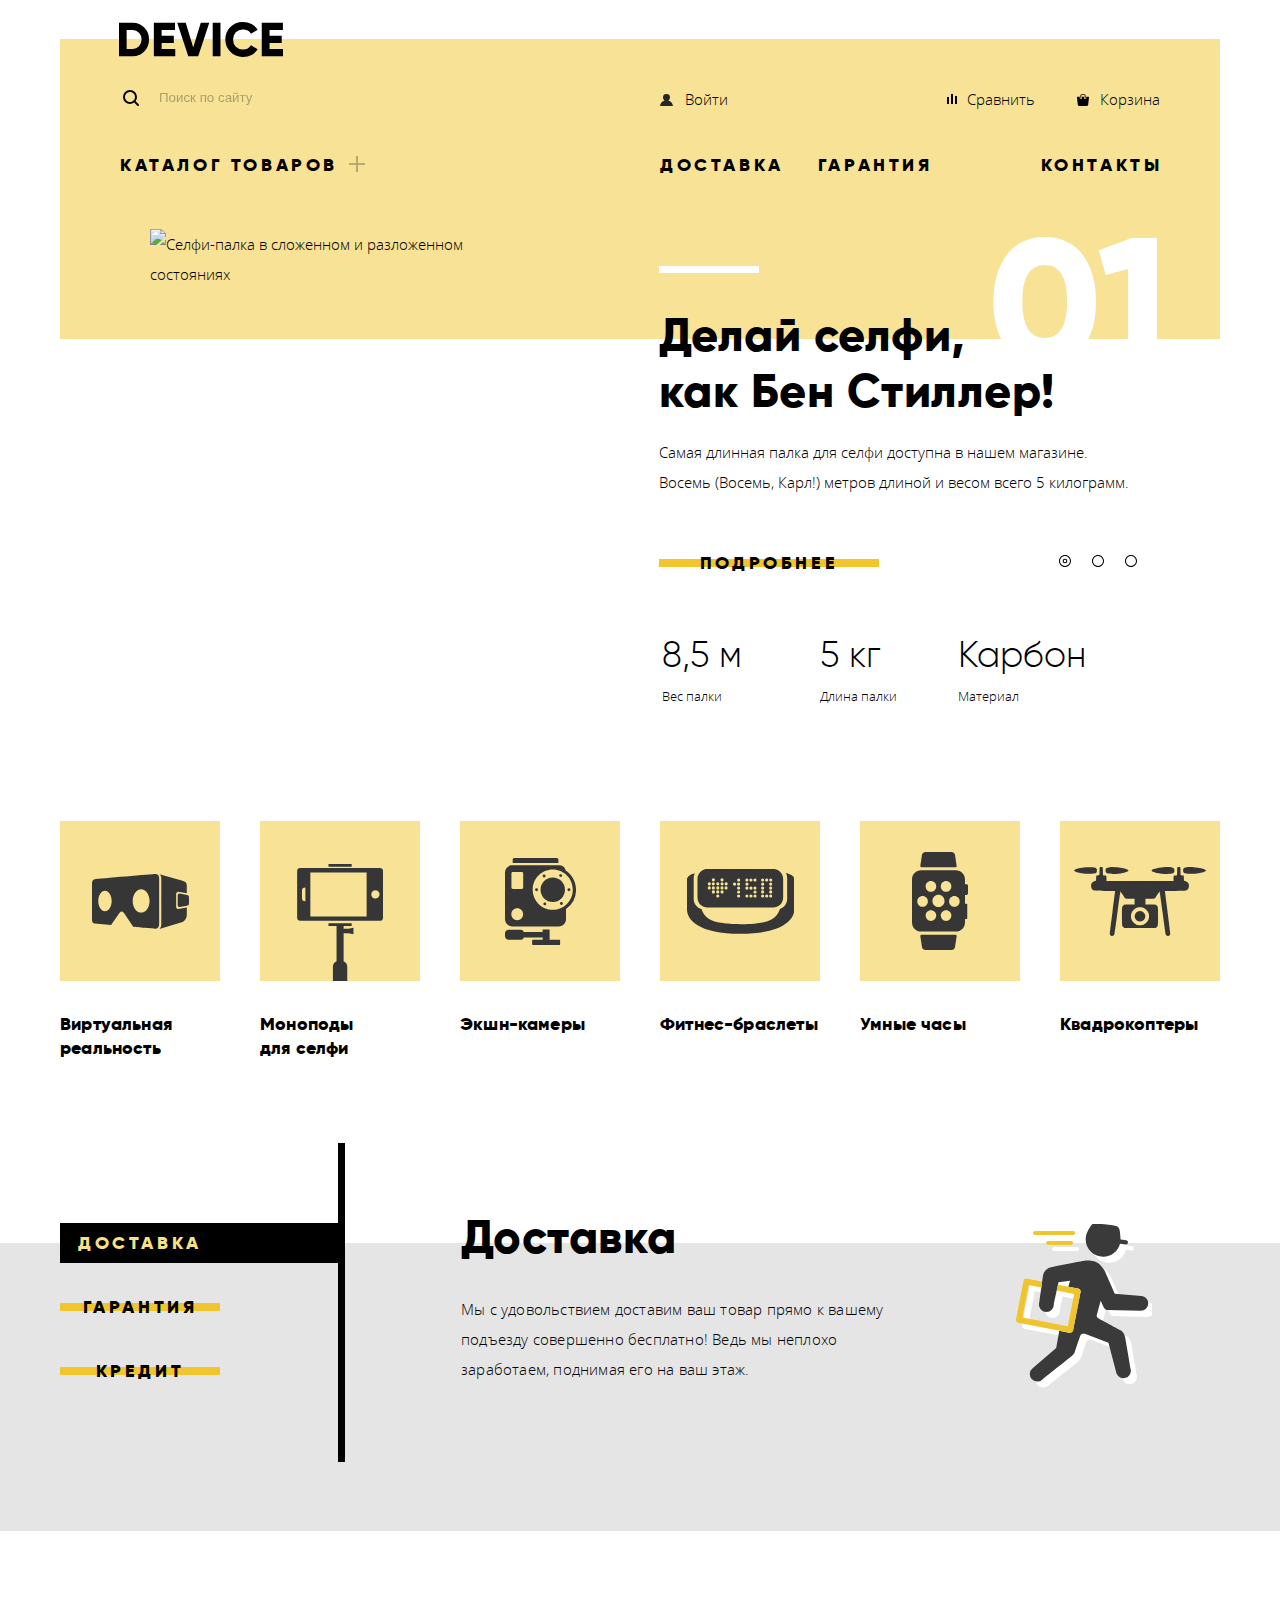
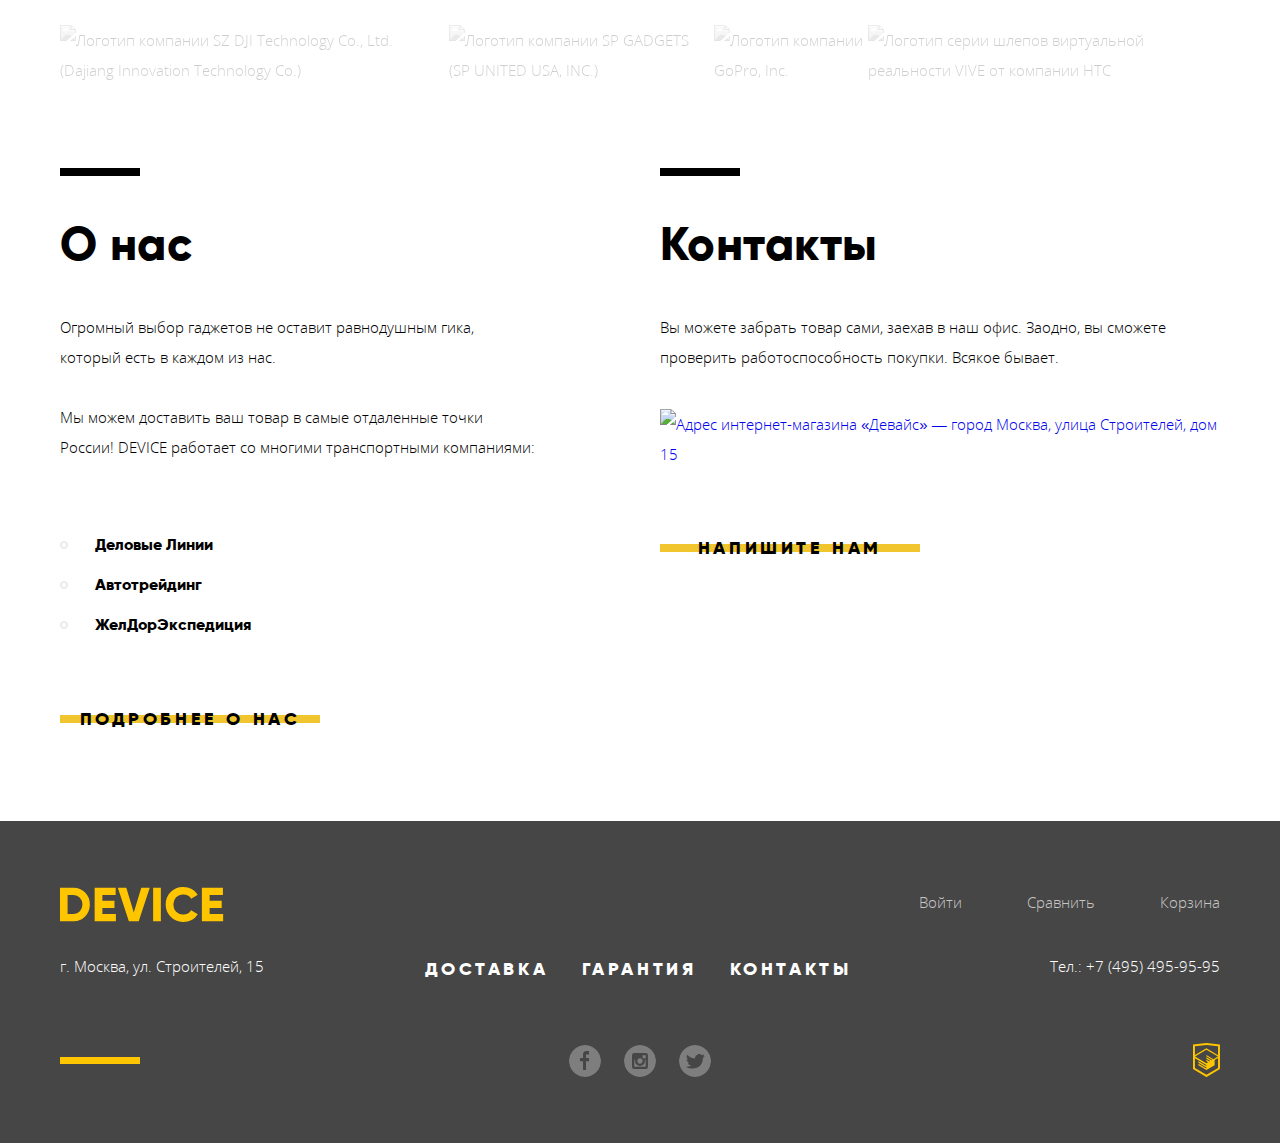
==== commit c8d32f39: "PixelPerfect" ====
--- a/index.html
+++ b/index.html
@@ -5,7 +5,7 @@
   <meta charset="utf-8">
   <title>Интернет-магазин «Девайс»</title>
   <link href="css/normalize.css" rel="stylesheet">
-  <link href="css/style.css" rel="stylesheet">
+  <link href="css/style.min.css" rel="stylesheet">
 </head>
 
 <body>
@@ -19,9 +19,9 @@
           <button class="search-button" type="submit">Найти</button>
         </form>
       </li>
-      <li><a class="login-link" href="login.html">Войти</a></li>
-      <li><a class="compare-link" href="#">Сравнить</a></li>
-      <li><a class="cart-link" href="#">Корзина</a></li>
+      <li class="header-login-item"><a class="header-login-link" href="login.html">Войти</a></li>
+      <li class="header-compare-item"><a class="header-compare-link" href="#">Сравнить</a></li>
+      <li class="header-cart-item"><a class="header-cart-link" href="#">Корзина</a></li>
     </ul>
 
     <nav>
@@ -64,13 +64,13 @@
 
       <ul class="slide-list">
 
-        <li class="slide">
+        <li class="slide current-slide">
 
           <div class="slide-image-container">
             <img src="img/slider-1.png" width="384" height="486" alt="Селфи-палка в сложенном и разложенном состояниях">
           </div>
 
-          <div class="slide-content-container">
+          <div class="slide-content-container slide-content-container-0">
             <h3 class="heading slide-heading">Делай селфи,<br> как Бен Стиллер!</h3>
             <p class="slide-lead">Самая длинная палка для селфи доступна в нашем магазине.<br> Восемь (Восемь, Карл!) метров длиной и весом всего 5 килограмм.</p>
             <a class="button" href="#">Подробнее</a>
@@ -93,15 +93,15 @@
 
         </li>
 
-        <li class="slide display-none">
+        <li class="slide">
 
           <div class="slide-image-container">
             <img src="img/slider-2.png" width="345" height="485" alt="Фитнес-браслет с экраном">
           </div>
 
-          <div class="slide-content-container">
-            <h3 class="heading slider-heading">Худеем правильно!</h3>
-            <p class="slider-lead">Мотивирующие фитнес-браслеты помогут найти в себе силы<br> не пропускать занятия и соблюдать диету.</p>
+          <div class="slide-content-container slide-content-container-1">
+            <h3 class="heading slide-heading">Худеем<br> правильно!</h3>
+            <p class="slide-lead">Мотивирующие фитнес-браслеты помогут найти в себе силы<br> не пропускать занятия и соблюдать диету.</p>
             <a class="button" href="#">Подробнее</a>
             <table class="slide-properties">
               <caption class="visually-hidden">Основные характеристики</caption>
@@ -118,15 +118,15 @@
 
         </li>
 
-        <li class="slide display-none">
+        <li class="slide">
 
           <div class="slide-image-container">
             <img src="img/slider-3.png" width="526" height="334" alt="Квадракоптер с боевым лазером">
           </div>
 
-          <div class="slide-content-container">
-            <h3 class="heading slider-heading">Порхает как бабочка,<br>жалит как пчела!</h3>
-            <p class="slider-lead">Этот обычный, на первый взгляд, квадрокоптер оснащен<br> мощным лазером, замаскированным под стандартную камеру.
+          <div class="slide-content-container slide-content-container-2">
+            <h3 class="heading slide-heading">Порхает как бабочка,<br>жалит как пчела!</h3>
+            <p class="slide-lead">Этот обычный, на первый взгляд, квадрокоптер оснащен<br> мощным лазером, замаскированным под стандартную камеру.
             </p>
             <a class="button" href="#">Подробнее</a>
             <table class="slide-properties">
@@ -148,6 +148,21 @@
 
       </ul>
 
+      <ul class="slide-buttons-list">
+        <li>
+          <input class="slide-button current-slide-button" type="radio" name="slide-button" id="slide-button-0" checked>
+          <label class="slide-button-label" for="slide-button-0"></label>
+        </li>
+        <li>
+          <input class="slide-button" type="radio" name="slide-button" id="slide-button-1">
+          <label class="slide-button-label" for="slide-button-1"></label>
+        </li>
+        <li>
+          <input class="slide-button" type="radio" name="slide-button" id="slide-button-2">
+          <label class="slide-button-label" for="slide-button-2"></label>
+        </li>
+      </ul>
+
     </section>
 
     <section class="categories">
@@ -155,7 +170,7 @@
 
       <ul class="categories-list">
         <li class="category-item"><a href="#">Виртуальная реальность</a></li>
-        <li class="category-item"><a href="#">Моноподы для селфи</a></li>
+        <li class="category-item"><a href="monopods.html">Моноподы для селфи</a></li>
         <li class="category-item"><a href="#">Экшн-камеры</a></li>
         <li class="category-item"><a href="#">Фитнес-браслеты</a></li>
         <li class="category-item"><a href="#">Умные часы</a></li>
@@ -169,12 +184,12 @@
       <div class="container services-container">
         <ul class="services-button-list">
           <li class="service-button current-service-button"><a href="#" class="service-link">Доставка</a></li>
-          <li class="service-button"><a href="#" class="service-link">Гарантия</a href="#"></li>
-          <li class="service-button"><a href="#" class="service-link">Кредит</a href="#"></li>
+          <li class="service-button"><a href="#" class="service-link">Гарантия</a></li>
+          <li class="service-button"><a href="#" class="service-link">Кредит</a></li>
         </ul>
 
         <div class="services-content">
-          <div class="service-slide">
+          <div class="service-slide current-service-slide">
             <h3 class="heading">Доставка</h3>
             <p class="service-lead">
               Мы с удовольствием доставим ваш товар прямо к вашему<br>
@@ -182,14 +197,15 @@
               заработаем, поднимая его на ваш этаж.
             </p>
           </div>
-          <div class="service-slide display-none">
+          <div class="service-slide">
             <h3 class="heading">Гарантия</h3>
             <p class="service-lead">
               Если из-за возгорания купленного у нас товара у вас сгорит дом — не
-              переживайте, мы выдадим вам новый. Товар, не дом, конечно же.
+              переживайте, мы выдадим вам новый.<br>
+              Товар, не дом, конечно же.
             </p>
-          </div class="service-slide">
-          <div class="service-slide display-none">
+          </div>
+          <div class="service-slide">
             <h3 class="heading">Кредит</h3>
             <p class="service-lead">
               Залезть в долговую яму стало проще! Кредитные консультанты подберут
@@ -248,9 +264,10 @@
           Вы можете забрать товар сами, заехав в наш офис. Заодно, вы сможете
           проверить работоспособность покупки. Всякое бывает.
         </p>
-        <img src="img/map.png" width="560" height="222" alt="Адрес интернет-магазина «Девайс» — город Москва, улица Строителей, дом 15">
-
-        <a class="button" href="#">Напишите нам</a>
+        <a class="contacts-map" href="https://goo.gl/maps/c54QSHW9M4K74a3GA">
+          <img src="img/map.png" width="560" height="222" alt="Адрес интернет-магазина «Девайс» — город Москва, улица Строителей, дом 15">
+        </a>
+        <a href="contacts.html" class="button contacts-button">Напишите нам</a>
       </section>
     </div>
   </main>
@@ -260,14 +277,14 @@
       <div class="footer-top">
         <a class="footer-logo" aria-label="Ссылка на главную страницу магазина «Девайс»">
           <svg xmlns="http://www.w3.org/2000/svg" width="164" height="36">
-            <path d="M-.151.702v33.6h13.532a15.72 15.72 0 0011.72-4.824 16.458 16.458 0 004.712-11.976 16.458 16.458 0 00-4.712-11.976A15.723 15.723 0 0013.381.702H-.151zM7.582 26.91V8.091h5.8a8.646 8.646 0 016.5 2.568 9.407 9.407 0 012.489 6.84 9.406 9.406 0 01-2.489 6.84 8.642 8.642 0 01-6.5 2.568h-5.8zm34.8-5.952h12.082v-7.3H42.378V8.091h13.291V.702H34.645v33.6H55.91V26.91H42.378v-5.952zm36.343 13.344L89.744.702h-8.458l-7.491 24.72L66.304.702h-8.457l11.019 33.6h9.859zm14.4 0h7.733V.702h-7.733v33.6zm38.615-1.416a15.506 15.506 0 006.041-5.688l-6.67-3.84a7.482 7.482 0 01-3.165 3.024 9.87 9.87 0 01-4.664 1.1 9.595 9.595 0 01-7.177-2.736 9.909 9.909 0 01-2.682-7.248 9.909 9.909 0 012.682-7.248 9.595 9.595 0 017.177-2.736 9.897 9.897 0 014.639 1.08 7.592 7.592 0 013.19 3.048l6.67-3.84a15.873 15.873 0 00-6.09-5.688 17.42 17.42 0 00-8.409-2.088c-9.779-.272-17.797 7.691-17.591 17.472-.208 9.781 7.809 17.747 17.588 17.476a17.52 17.52 0 008.458-2.088zm17.881-11.928h12.082v-7.3h-12.085V8.091h13.29V.702h-21.023v33.6h21.265V26.91h-13.532v-5.952z" data-name="-e-logo" fill-rule="evenodd">
+            <path d="M-.151.702v33.6h13.532a15.72 15.72 0 0011.72-4.824 16.458 16.458 0 004.712-11.976 16.458 16.458 0 00-4.712-11.976A15.723 15.723 0 0013.381.702H-.151zM7.582 26.91V8.091h5.8a8.646 8.646 0 016.5 2.568 9.407 9.407 0 012.489 6.84 9.406 9.406 0 01-2.489 6.84 8.642 8.642 0 01-6.5 2.568h-5.8zm34.8-5.952h12.082v-7.3H42.378V8.091h13.291V.702H34.645v33.6H55.91V26.91H42.378v-5.952zm36.343 13.344L89.744.702h-8.458l-7.491 24.72L66.304.702h-8.457l11.019 33.6h9.859zm14.4 0h7.733V.702h-7.733v33.6zm38.615-1.416a15.506 15.506 0 006.041-5.688l-6.67-3.84a7.482 7.482 0 01-3.165 3.024 9.87 9.87 0 01-4.664 1.1 9.595 9.595 0 01-7.177-2.736 9.909 9.909 0 01-2.682-7.248 9.909 9.909 0 012.682-7.248 9.595 9.595 0 017.177-2.736 9.897 9.897 0 014.639 1.08 7.592 7.592 0 013.19 3.048l6.67-3.84a15.873 15.873 0 00-6.09-5.688 17.42 17.42 0 00-8.409-2.088c-9.779-.272-17.797 7.691-17.591 17.472-.208 9.781 7.809 17.747 17.588 17.476a17.52 17.52 0 008.458-2.088zm17.881-11.928h12.082v-7.3h-12.085V8.091h13.29V.702h-21.023v33.6h21.265V26.91h-13.532v-5.952z" data-name="-e-logo" fill-rule="evenodd"></path>
           </svg>
         </a>
 
         <ul class="footer-top-menu">
-          <li><a href="#">Войти</a></li>
-          <li><a href="#">Сравнить</a></li>
-          <li><a href="#">Корзина</a></li>
+          <li class="footer-login-item"><a class="footer-login-link" href="#">Войти</a></li>
+          <li class="footer-compare-item"><a class="footer-compare-link" href="#">Сравнить</a></li>
+          <li class="footer-cart-item"><a class="footer-cart-link" href="#">Корзина</a></li>
         </ul>
       </div>
 
@@ -294,14 +311,14 @@
 
         <a class="footer-bottom-developer" href="https://htmlacademy.ru/intensive/htmlcss" aria-label="Ссылка на курс по вёрстке в HTML Academy">
           <svg xmlns="http://www.w3.org/2000/svg" width="26.943" height="34.09">
-            <path d="M13.62.017L13.472 0 0 1.412v24.661l13.473 8.017 13.43-7.99.042-.025V1.412L13.62.017zm11.399 12.11L13.495 5.334l-.001-.104-.087.05-.088-.056v.109L1.925 12.118V3.147l11.548-1.212L25.02 3.147v8.98zm-11.614-5.34L24.923 13.5l-4.479 2.64-7.093-4.221-.014 1.415 5.904 3.513-.86.507-5.03-2.992-.014 1.415 3.827 2.275-.782.523-3.031-1.787-.014 1.413 1.853 1.091-1.8 1.081-11.356-6.751 11.371-6.835zm-11.48 8.34l11.411 6.791.016 1.044-7.942-4.728-.015 1.416 7.979 4.795.018 1.076-7.973-4.74-.013 1.414 8.021 4.822.046.025 8.143-4.872-.011-5.177 3.415-2.036v10.021L13.472 31.85 1.925 24.979v-9.852z" />
+            <path d="M13.62.017L13.472 0 0 1.412v24.661l13.473 8.017 13.43-7.99.042-.025V1.412L13.62.017zm11.399 12.11L13.495 5.334l-.001-.104-.087.05-.088-.056v.109L1.925 12.118V3.147l11.548-1.212L25.02 3.147v8.98zm-11.614-5.34L24.923 13.5l-4.479 2.64-7.093-4.221-.014 1.415 5.904 3.513-.86.507-5.03-2.992-.014 1.415 3.827 2.275-.782.523-3.031-1.787-.014 1.413 1.853 1.091-1.8 1.081-11.356-6.751 11.371-6.835zm-11.48 8.34l11.411 6.791.016 1.044-7.942-4.728-.015 1.416 7.979 4.795.018 1.076-7.973-4.74-.013 1.414 8.021 4.822.046.025 8.143-4.872-.011-5.177 3.415-2.036v10.021L13.472 31.85 1.925 24.979v-9.852z"></path>
           </svg>
         </a>
       </div>
     </div>
   </footer>
 
-  <section class="modal modal-contacts">
+  <section class="modal modal-contacts modal-display-none">
     <h2 class="visually-hidden">Напишите нам</h2>
     <form action="http://echo.htmlacademy.ru" method="post">
       <div class="double-columns">
@@ -318,19 +335,22 @@
 
       <div class="column">
         <label for="text">Текст письма:</label>
-        <textarea type="text" placeholder="В свободной форме" id="text" name="text"></textarea>
+        <textarea placeholder="В свободной форме" id="text" name="text"></textarea>
       </div>
 
       <button class="button" type="submit">Отправить</button>
     </form>
-    <button class="close-btn" type="button">Закрыть</button>
+    <button class="close-btn close-contacts" type="button">Закрыть</button>
   </section>
 
-  <section class="modal map-modal">
+  <section class="modal modal-map modal-display-none">
     <h2 class="visually-hidden">Как нас найти</h2>
-    <iframe src="https://www.google.com/maps/embed?pb=!1m18!1m12!1m3!1d2249.1125488779994!2d37.527429316215056!3d55.68703098053578!2m3!1f0!2f0!3f0!3m2!1i1024!2i768!4f13.1!3m3!1m2!1s0x46b54cf65f5c8955%3A0x694710ccd55501e!2z0YPQuy4g0KHRgtGA0L7QuNGC0LXQu9C10LksIDE1LCDQnNC-0YHQutCy0LAsIDExOTMxMQ!5e0!3m2!1sru!2sru!4v1584776870531!5m2!1sru!2sru" width="960" height="560" frameborder="0" style="border:0;" allowfullscreen="" aria-hidden="false" tabindex="0"></iframe>
-    <button class="close-btn" type="button">Закрыть</button>
+    <iframe src="https://www.google.com/maps/embed?pb=!1m18!1m12!1m3!1d2249.1125488779994!2d37.527429316215056!3d55.68703098053578!2m3!1f0!2f0!3f0!3m2!1i1024!2i768!4f13.1!3m3!1m2!1s0x46b54cf65f5c8955%3A0x694710ccd55501e!2z0YPQuy4g0KHRgtGA0L7QuNGC0LXQu9C10LksIDE1LCDQnNC-0YHQutCy0LAsIDExOTMxMQ!5e0!3m2!1sru!2sru!4v1584776870531!5m2!1sru!2sru" width="960" height="560" style="border:0;" allowfullscreen="" aria-hidden="false" tabindex="0"></iframe>
+    <button class="close-btn close-map" type="button">Закрыть</button>
   </section>
+
+  <script src="js/script.js"></script>
+
 </body>
 
 </html>
--- a/css/style.min.css
+++ b/css/style.min.css
@@ -0,0 +1 @@
+@keyframes bounce{0%{transform:translateY(-2000px) translateX(-50%)}70%{transform:translateY(30px) translateX(-50%)}90%{transform:translateY(-10px) translateX(-50%)}to{transform:translateY(0) translateX(-50%)}}@keyframes shake{0%,to{transform:translateX(-50%) translateX(0)}10%,30%,50%,70%,90%{transform:translateX(-50%) translateX(-10px)}20%,40%,60%,80%{transform:translateX(-50%) translateX(10px)}}@font-face{font-family:"Open Sans";src:local("Open Sans"),url(../fonts/opensans.woff2) format("woff2"),url(../fonts/opensans.woff) format("woff")}@font-face{font-family:"Open Sans Light";src:url(../fonts/opensanslight.woff2) format("woff2"),url(../fonts/opensanslight.woff) format("woff")}@font-face{font-family:"Gilroy Light";src:url(../fonts/gilroylight.woff2) format("woff2"),url(../fonts/gilroylight.woff) format("woff")}@font-face{font-family:"Gilroy ExtraBold";src:url(../fonts/gilroyextrabold.woff2) format("woff2"),url(../fonts/gilroyextrabold.woff) format("woff")}html{box-sizing:border-box}*,::after,::before{box-sizing:inherit}body{margin:0;padding:0;font-family:"Open Sans Light",Arial,Helvetica,sans-serif;font-size:15px;line-height:30px}.visually-hidden{position:absolute;width:1px;height:1px;margin:-1px;border:0;padding:0;clip:rect(0 0 0 0);overflow:hidden}a{text-decoration:none}.container{max-width:1160px;margin:0 auto}.button{position:relative;display:inline-block;font-family:"Gilroy ExtraBold",Arial,Helvetica,sans-serif;color:#000;letter-spacing:3.6px;font-size:18px;text-align:center;vertical-align:middle;text-transform:uppercase;width:220px;height:40px;line-height:40px;border:0;background-color:transparent;cursor:pointer;z-index:0}.button::before{content:"";position:absolute;background-color:#f0c52e;height:8px;width:100%;top:40%;left:0;z-index:-1}.button:hover::before{height:100%;top:0}.button:active{color:rgba(0,0,0,.3)}.main-header{position:relative;width:1160px;min-height:300px;background-color:#f7e296;margin:39px auto 0;padding:35px 60px 140px}.header-logo{position:absolute;height:35px;top:-17px;left:59px;cursor:pointer}.header-logo:hover,.main-header a:hover{opacity:.6}.header-logo:active,.main-header a:active{opacity:.3}.main-header a{color:#000}.header-top-menu{list-style:none;padding:0;display:flex;align-items:center;margin:0 0 30px}.search-form{display:flex;position:relative;width:440px;margin-right:100px}.search-form::before{content:"";position:absolute;bottom:15px;left:1px;width:20px;height:20px;background-image:url(../img/search.svg);background-repeat:no-repeat;background-position:50% 50%;z-index:1}.search-input{background-color:#f7e296;border:0;opacity:.3;height:49px;border-top:2px solid transparent;border-bottom:2px solid transparent;width:355px;padding:5px 39px 8px;position:relative}.search-input::placeholder{color:#000}.search-input:hover{opacity:.6}.search-input:focus{opacity:1;border-bottom:2px solid #000}.search-button{width:85px;height:49px;border:solid 2px #000;background-color:transparent;display:none}.search-button:focus,.search-input:focus~.search-button{visibility:visible;display:initial}.search-button:hover{color:#fff;background-color:#000}.search-button:active{color:rgba(255,255,255,.3)}.header-cart-link,.header-compare-link,.header-login-link{position:relative;padding-left:25px}.header-logout-link{opacity:.3}.header-cart-link::before,.header-compare-link::before,.header-login-link::before{content:"";position:absolute;top:5px;width:13px;height:12px;background-repeat:no-repeat;background-position:0 0}.header-login-link::before{left:0;background-image:url(../img/user.svg)}.header-compare-link::before{background-image:url(../img/compare.svg);left:5px}.header-cart-link::before{background-image:url(../img/cart.svg);left:2px}.header-logout-item{margin-left:15px}.header-compare-item{margin-right:40px;margin-left:auto}.catalog-login-item{letter-spacing:.3px}.catalog-compare-item{margin-right:41px}.header-bottom-menu{list-style:none;padding:0;margin:0;display:flex;align-items:center;line-height:24px}.header-bottom-menu li:nth-of-type(3){padding-left:34px}.header-bottom-menu li:nth-of-type(4){padding-left:108px;width:121px}.header-bottom-link{font-family:"Gilroy ExtraBold",Arial,Helvetica,sans-serif;letter-spacing:3.6px;font-size:18px;text-transform:uppercase}.header-bottom-dropdown{position:relative;width:440px;margin-right:100px}.header-bottom-dropdown>a{position:relative}.header-bottom-dropdown>a::after,.header-bottom-dropdown>a::before{content:"";position:absolute;top:2px;right:-20px;width:2px;height:16px;background-color:#b8a974}.header-bottom-dropdown>a::after{top:9px;right:-27px;width:16px;height:2px}.header-bottom-dropdown>a:hover{color:#887c50;opacity:1}.header-bottom-dropdown>a:active{color:#c4b376;opacity:1}.header-bottom-dropdown:hover .header-bottom-submenu,.header-bottom-dropdown>a:focus+.header-bottom-submenu{display:flex;width:1160px;left:-60px;background-color:#f7e296;z-index:2;padding-left:60px;padding-top:20px;padding-bottom:28px;min-height:162px}.header-bottom-submenu{list-style:none;padding:0;margin:0;display:none;position:absolute}.header-submenu-list{list-style:none;padding:0;margin:0 60px 0 0}.header-bottom-menu .header-bottom-submenu li{padding-left:0}.header-bottom-submenu a{line-height:36px;font-family:"Open Sans Light",Arial,Helvetica,sans-serif;font-size:15px}.heading{font-family:"Gilroy ExtraBold",Arial,Helvetica,sans-serif;font-size:47px;line-height:48px;margin:0}.slider{top:-110px;width:1160px;margin:0 auto -10px;position:relative}.slide-buttons-list,.slide-list{padding:0;margin:0;list-style:none}.slide-buttons-list{position:absolute;display:flex;top:326px;right:83px;justify-content:space-between;align-items:center;width:78px;height:12px}.slide-button{display:none}.slide-button-label{display:block;width:12px;height:12px;background-image:url(../img/slider-button-empty.svg);background-repeat:no-repeat;background-size:contain}.slide-button:checked+.slide-button-label{background-image:url(../img/slider-button.svg)}.slide{width:1160px;margin:0 auto;display:none;justify-content:space-around}.current-slide{display:flex;justify-content:space-between}.slide-image-container{width:563px}.slide-image-container img{display:block;margin:0 auto}.slide-content-container{width:561px;position:relative}.slide-content-container::before{content:"01";color:#fff;font-family:"Gilroy ExtraBold",Arial,Helvetica,sans-serif;font-size:180px;line-height:180px;position:absolute;top:-15px;right:50px}.slide-content-container-1::before{content:"02"}.slide-content-container-2::before{content:"03"}.slide-content-container::after{content:"";width:100px;height:7px;background-color:#fff;position:absolute;left:0;top:37px}.slide-heading{line-height:56px;margin-top:78px;margin-bottom:18px;position:relative;z-index:1;letter-spacing:.47px}.slide-lead{line-height:30px;margin-top:18px;margin-bottom:46px}.slide-properties{text-align:left;margin-top:52px}.slide-properties td{font-family:"Gilroy Light",Arial,Helvetica,sans-serif;font-size:36px;padding-right:75px;padding-bottom:8px}.slide-properties th{line-height:30px;font-size:13px;font-weight:400}.categories{width:1160px;height:240px;margin:6px auto 82px}.categories-list{list-style:none;padding:0;margin:0;display:flex;justify-content:space-between;width:100%}.category-item{width:160px}.category-item a{position:relative;display:block;font-family:"Gilroy ExtraBold",Arial,Helvetica,sans-serif;color:#000;font-size:18px;letter-spacing:.18px;line-height:24px}.category-item a::before{content:"";display:block;width:160px;height:160px;background-image:url(../img/popular-1.svg);background-repeat:no-repeat;background-position:50% 50%;margin-bottom:31px}.category-item a::after{content:"";display:block;width:160px;height:160px;background-color:#f0c52e;opacity:.5;margin-bottom:33px;position:absolute;top:0;z-index:-1}.category-item:nth-of-type(2) a::before{background-image:url(../img/popular-2.svg);background-position:bottom}.category-item:nth-of-type(2) a{width:120px}.category-item:nth-of-type(3) a::before{background-image:url(../img/popular-3.svg)}.category-item:nth-of-type(4) a::before{background-image:url(../img/popular-4.svg)}.category-item:nth-of-type(5) a::before{background-image:url(../img/popular-5.svg)}.category-item:nth-of-type(6) a::before{background-image:url(../img/popular-6.svg)}.category-item a:hover::after{opacity:1}.category-item a:active::before{opacity:.3}.category-item a:active{color:rgba(0,0,0,.3)}.services{background-image:linear-gradient(to bottom,transparent 0,transparent 100px,#e5e5e5 100px,#e5e5e5 100%);margin-top:82px;padding-bottom:69px}.services-container{display:flex}.services-button-list{width:285px;list-style:none;margin:0;padding:80px 0 47px;border-right:7px solid #000}.service-button{margin-bottom:24px;line-height:24px}.service-button a{display:block;width:160px;padding:8px 0;letter-spacing:3.6px;text-align:center;color:#000;text-transform:uppercase;font-size:18px;font-family:"Gilroy ExtraBold",Arial,Helvetica,sans-serif;position:relative;z-index:0}.service-button:not(.current-service-button) a::before{content:"";position:absolute;background-color:#f0c52e;height:8px;width:100%;top:40%;left:0;z-index:-1}.service-button:not(.current-service-button):hover a::before{height:100%;top:0}.current-service-button a{color:#f7e184;background-color:#000}.current-service-button{background-color:#000}.services-content{width:875px}.service-lead{letter-spacing:.2px;padding-top:3px}.service-slide{margin-left:116px;margin-top:70px;width:460px;position:relative;display:none}.service-slide .heading{margin-bottom:30px;letter-spacing:.47px}.service-slide::after{content:"";position:absolute;top:-67px;left:493px;width:260px;height:320px;background-repeat:no-repeat;background-position:50% 50%;background-image:url(../img/delivery.svg)}.service-slide:nth-of-type(2)::after{background-image:url(../img/warranty.svg)}.service-slide:nth-of-type(3)::after{background-image:url(../img/credit.svg)}.current-service-slide,.img-container:hover .product-actions{display:block}.suppliers{width:1160px;margin:94px auto 83px}.suppliers-list{list-style:none;padding:0;margin:0;display:flex;justify-content:space-between}.supplier{filter:grayscale(100%);opacity:.2}.supplier:hover{filter:unset;opacity:1}.column-container{width:1160px;margin:83px auto 82px;display:flex;justify-content:space-between}.about,.contacts{width:560px;position:relative}.about p,.contacts p{margin:0 0 30px;width:475px}.contacts p{width:auto}.about-partners{font-family:"Gilroy ExtraBold",Arial,Helvetica,sans-serif;font-size:16px;color:#000;list-style:none;line-height:40px;padding:0;margin:63px 0 54px}.about-partners li{position:relative;padding-left:35px}.about-partners li::before{content:"";position:absolute;top:16px;left:0;width:8px;height:8px;border:2px solid #ececec;border-radius:50%}.about::before,.contacts::before{position:absolute;top:0;left:0;content:"";height:8px;width:80px;background-color:#000}.about .heading,.contacts .heading{margin-top:52px;margin-bottom:44px;letter-spacing:.47px}.contacts img{margin-top:7px;margin-bottom:59px}.about .button,.contacts .button{width:260px}.main-footer{background-color:#464646}.footer-top{padding-top:66px;justify-content:space-between;display:flex}.footer-logo{fill:#ffc600}.footer-logo:hover{opacity:.6}.footer-logo:active{opacity:.3}.footer-top-menu{list-style:none;margin:0;display:flex;padding:0 0 2px}.footer-cart-item,.footer-compare-item,.footer-login-item{margin-left:40px}.footer-logout-item{margin-left:15px}.category-page .footer-logout-item{margin-left:22px;letter-spacing:1.2px}.footer-cart-link,.footer-compare-link,.footer-login-link{position:relative;padding-left:25px;color:rgba(255,255,255,.7)}.category-page .footer-compare-link{margin-left:-6px}.footer-logout-link{color:rgba(255,255,255,.3)}.footer-cart-link::before,.footer-compare-link::before,.footer-login-link::before{content:"";position:absolute;top:5px;width:13px;height:12px;background-repeat:no-repeat;background-position:0 0}.footer-login-link::before{left:0;background-image:url(../img/user-footer.svg)}.footer-compare-link::before{background-image:url(../img/compare-footer.svg);left:5px}.footer-cart-link::before{background-image:url(../img/cart-footer.svg);left:2px}.footer-top-menu a:focus,.footer-top-menu a:hover{color:#fff}.footer-top-menu a:focus::before,.footer-top-menu a:hover::before{opacity:.7}.footer-top-menu a:active{color:rgba(255,255,255,.3)}.footer-top-menu a:active::before{opacity:.3}.footer-middle{margin-top:4px;line-height:30px;color:#fff;display:flex;justify-content:space-between;align-items:center}.footer-middle-menu{list-style:none;padding:0;width:427px;margin:6px 38px 0 0;font-family:"Gilroy ExtraBold",Arial,Helvetica,sans-serif;letter-spacing:3.6px;font-size:18px;line-height:24px;text-transform:uppercase}.footer-middle a{color:#fff}.footer-bottom-developer:hover,.footer-bottom-menu li a:hover,.footer-middle a:hover{opacity:.6}.footer-bottom-developer:active,.footer-middle a:active{opacity:.3}.footer-bottom,.footer-bottom-menu,.footer-middle-menu{display:flex;justify-content:space-between;align-items:center}.footer-bottom{padding-top:47px;padding-bottom:65px}.footer-bottom-menu{list-style:none;padding:0;width:142px;margin:0 54px 0 0}.footer-bottom::before{content:"";width:80px;height:7px;background-color:#ffc600}.footer-bottom-menu li a{display:block;width:32px;height:32px;background-image:url(../img/facebook.svg);opacity:.3;border-radius:50%}.footer-bottom-menu li a:active{opacity:.1}.footer-bottom-menu li:nth-of-type(2) a{background-image:url(../img/instagram.svg)}.footer-bottom-menu li:nth-of-type(3) a{background-image:url(../img/twitter.svg)}.footer-bottom-developer{width:27px;height:35px;fill:#ffc600}.display-none{display:none}.modal{position:fixed;top:120px;left:50%;z-index:2;box-shadow:0 10px 20px 0 rgba(0,0,0,.2);transform:translateX(-50%);animation:bounce .6s}.column{margin-bottom:33px}.double-columns{display:flex;justify-content:space-between}.modal-contacts{width:960px;background-color:#fff;padding:96px 100px 80px}.modal label{font-family:"Gilroy ExtraBold",Arial,Helvetica,sans-serif;font-size:18px;line-height:24px;letter-spacing:0;color:#000;margin-bottom:5px;display:block;width:360px}.modal input,textarea{padding:16px 20px;background-color:#f2f2f2;color:#000;outline:0;border:2px solid transparent;width:100%;font-size:14px;color:rgba(70,70,70,.4)}.modal input:hover,textarea:hover{background-color:#ebebeb}.modal input::placeholder,textarea::placeholder{color:rgba(70,70,70,.4)}.modal input:focus,textarea:focus{color:#464646;background-color:#fff;border:2px solid #f7e296}.modal input:invalid{background-color:#f6dada}.modal-error{animation:shake .6s}.close-btn{position:absolute;z-index:3;top:25px;right:20px;width:55px;height:55px;font-size:0;background-color:#f0c52e;opacity:.5;border-radius:50%;border:0;cursor:pointer}.close-btn::after,.close-btn::before{content:"";position:absolute;top:26px;left:14px;width:50%;height:2px;background-color:#fff}.close-btn::before{transform:rotate(45deg)}.close-btn::after{transform:rotate(-45deg)}.close-btn:focus,.close-btn:hover{opacity:1}.close-btn:active{opacity:.3}.modal textarea{min-height:160px}.modal-map{width:960px;height:560px}.modal-display-none{display:none}.category-page .main-header{padding-bottom:47px;min-height:186px}.title-container{padding-left:60px;padding-right:60px}.category-title{font-family:"Gilroy ExtraBold",Arial,Helvetica,sans-serif;margin-bottom:24px;margin-top:38px;letter-spacing:.7px;font-size:47px;line-height:48px}.breadcrumbs{padding:0;list-style:none;margin:0 0 45px;display:flex}.breadcrumb{margin-right:37px;position:relative;display:flex}.breadcrumb:not(:last-of-type)::after{content:"";background-image:url(../img/nav-arrow.svg);position:absolute;width:4px;height:7px;top:9px;right:-19px}.breadcrumb:nth-of-type(2)::after{right:-23px}.breadcrumb a{position:relative;font-size:14px;line-height:24px;color:rgba(0,0,0,.3)}.breadcrumb a:focus,.breadcrumb:hover a{color:rgba(0,0,0,.6)}.breadcrumb a:active{color:rgba(0,0,0,.1)}.divider{display:flex}.divider::before{content:"";padding-left:calc(50% - 580px);background-color:#efefef;background-image:linear-gradient(to bottom,#dbdbdb 0,#dbdbdb 70px,#efefef 70px,#efefef 100%)}.category-content,.divider::after{background-image:linear-gradient(to bottom,#efefef 0,#efefef 70px,transparent 70px,transparent 100%)}.divider::after{content:"";padding-right:calc(50% - 580px)}.filter{width:330px;background-color:#efefef;background-image:linear-gradient(to bottom,#dbdbdb 0,#dbdbdb 70px,#efefef 70px,#efefef 100%)}.category-content{width:830px}.divider h3{letter-spacing:3.7px;font-size:16px;text-transform:uppercase;line-height:70px;vertical-align:center;font-family:"Gilroy ExtraBold",Arial,Helvetica,sans-serif;margin:0}.filter-heading{padding-left:60px}.sorting-header{padding-left:70px;padding-right:50px}.sorting-panel{display:flex;align-items:center}.sorting-controls{margin:0;padding:0;list-style:none;display:flex;font-family:"Open Sans",Arial,Helvetica,sans-serif;flex-wrap:wrap}.controls-item{margin-right:30px;font-size:14px}.sorting-item a{color:rgba(0,0,0,.3)}.sorting-item a:focus,.sorting-item a:hover{color:rgba(0,0,0,.6)}.sorting-item a:active,.sorting-item-active a{color:#000}.sorting-arrow{padding-left:19px}.sorting-arrows{padding:0;list-style:none;display:flex;margin:0 0 0 auto}.sorting-arrow a::before{content:"";display:inline-block;width:11px;height:10px;vertical-align:middle;background-color:transparent;opacity:.2}.sorting-arrow-up a::before{background-image:url(../img/icon-up-dir.svg)}.sorting-arrow-down a::before{background-image:url(../img/icon-down-dir.svg)}.sorting-arrow a:hover::before{opacity:.4}.button-compare:focus,.button-compare:hover,.sorting-arrow a:active::before,.sorting-arrow a:focus::before,.sorting-arrow-active a::before{opacity:1}.product-items{padding:0;list-style:none;display:flex;flex-wrap:wrap;margin:50px 0 0 30px;width:800px}.product-item{position:relative;width:360px;margin:20px 0 27px 40px}.img-container{position:relative;width:360px;height:380px}.new::before,.product-sticker a{font-family:"Gilroy ExtraBold",Arial,Helvetica,sans-serif}.new::before{content:"NEW";position:absolute;top:25px;right:25px;z-index:1;width:60px;height:60px;padding:12px;font-size:14px;letter-spacing:.25px;color:rgba(0,0,0,.2);border:3px solid rgba(0,0,0,.1);border-radius:50%}.product-actions{position:absolute;top:177px;left:80px;width:200px;display:none}.product-sticker{display:flex;justify-content:space-between;width:360px;margin-top:29px;align-items:baseline;letter-spacing:.46px}.product-sticker a{font-size:18px;letter-spacing:.18px;line-height:24px;color:#000;width:260px}.product-sticker p{margin:0 3px 0 0}.product-item:nth-of-type(2) a{width:180px}.button-buy{margin-bottom:15px;width:200px}.button-compare{display:block;width:200px;text-align:center;border:0;background-color:transparent;color:#000;font-size:13px;opacity:.5}.button-compare:active{opacity:.2}.img-container:hover img{opacity:.7}.pagination{padding:0;list-style:none;display:flex;margin:8px 0 75px 70px;background-color:#ebebeb;justify-content:space-between;width:760px;min-height:70px}.pagination a{font-family:"Gilroy ExtraBold",Arial,Helvetica,sans-serif;font-size:16px;letter-spacing:3.5px;color:#000;text-transform:uppercase;line-height:70px;display:block;text-align:center}.pagination li:first-of-type,.pagination li:last-of-type{width:126px}.pagination li:first-of-type{margin-right:185px}.pagination li:last-of-type{margin-left:180px}.pagination li:first-of-type:hover a,.pagination li:last-of-type:hover a{background-color:#d9d9d9}.pagination a:active,.pagination a:focus{color:#acacac}.page a{color:rgba(0,0,0,.3)}.page a:hover{color:rgba(0,0,0,.6)}.current-page a,.page a:active,.page a:focus{color:#000}.filter-form{width:300px;padding-top:70px;padding-left:60px;padding-right:40px}.filter-form fieldset{margin:0 0 29px;padding:0;position:relative;border:0}.filter-form fieldset::before{content:"";position:absolute;top:0;left:0;width:100%;height:2px;background-color:#000}.filter-form fieldset:nth-of-type(2) legend{margin-bottom:26px}.filter-form fieldset:nth-of-type(2),.filter-form fieldset:nth-of-type(3){margin-bottom:23px}.filter-form fieldset:nth-of-type(3) legend{margin-bottom:25px}.filter-form legend{margin-bottom:18px;padding-top:12px;font-size:18px;text-transform:none;color:#000;line-height:24px;font-family:"Gilroy ExtraBold",Arial,Helvetica,sans-serif}.price-value{width:50px}.price-range{position:relative;margin-top:15px;margin-bottom:10px;height:2px;background-image:linear-gradient(to right,#91c92f 0,#91c92f 50%,#dbdbdb 50%,#dbdbdb 100%);font-family:"Gilroy Light",Arial,Helvetica,sans-serif}.price-pin{position:absolute;top:-10px;width:20px;height:20px;border-radius:50%;background-color:#ababab;border:8px solid #fff;box-shadow:0 2px 0 0 #dadada;cursor:pointer}.price-pin-min{left:-10px}.price-pin-max{left:100px}.price-pin:active{transform:scale(1.2)}.price-controls{position:relative;margin-top:17px;margin-bottom:8px}.price-controls .scale{height:2px;background-color:#dbdbdb}.price-controls .bar{position:absolute;left:0;width:60%;height:2px;background:#91c92f}.range-toggle-min{left:-6px}.range-toggle-max{left:107px}.filter-form .price-label,.filter-form .price-value{border:0;font-family:"Gilroy Light",Arial,Helvetica,sans-serif;font-size:14px;line-height:24px;color:rgba(0,0,0,.2);background-color:transparent}.range-toggle:active{transform:scale(1.2)}.price-value[name=min-price]{margin-right:17px}.filter-form ul{margin:0;padding:0;list-style:none}.filter-form li{position:relative;padding-left:37px;line-height:23px;vertical-align:middle;margin-bottom:17px}.filter-input-checkbox+label::before,.filter-input-radio+label::before{position:absolute;width:26px;height:26px;background-repeat:no-repeat;left:-2px;content:""}.filter-input-checkbox+label::before{top:0;background-image:url(../img/checkbox-off.svg)}.filter-input-checkbox:checked+label::before{background-image:url(../img/checkbox-on.svg);background-repeat:no-repeat}.filter-input-radio+label::before{top:0;background-image:url(../img/radio-off.svg)}.filter-input-radio:checked+label::before{background-image:url(../img/radio-on.svg);background-repeat:no-repeat}.filter-input-checkbox+label:focus::before,.filter-input-checkbox+label:hover::before,.filter-input-radio+label:focus::before,.filter-input-radio+label:hover::before{opacity:.6}.filter-input-checkbox:disabled+label,.filter-input-radio:disabled+label{opacity:.25}.filter-form .button{width:100%}
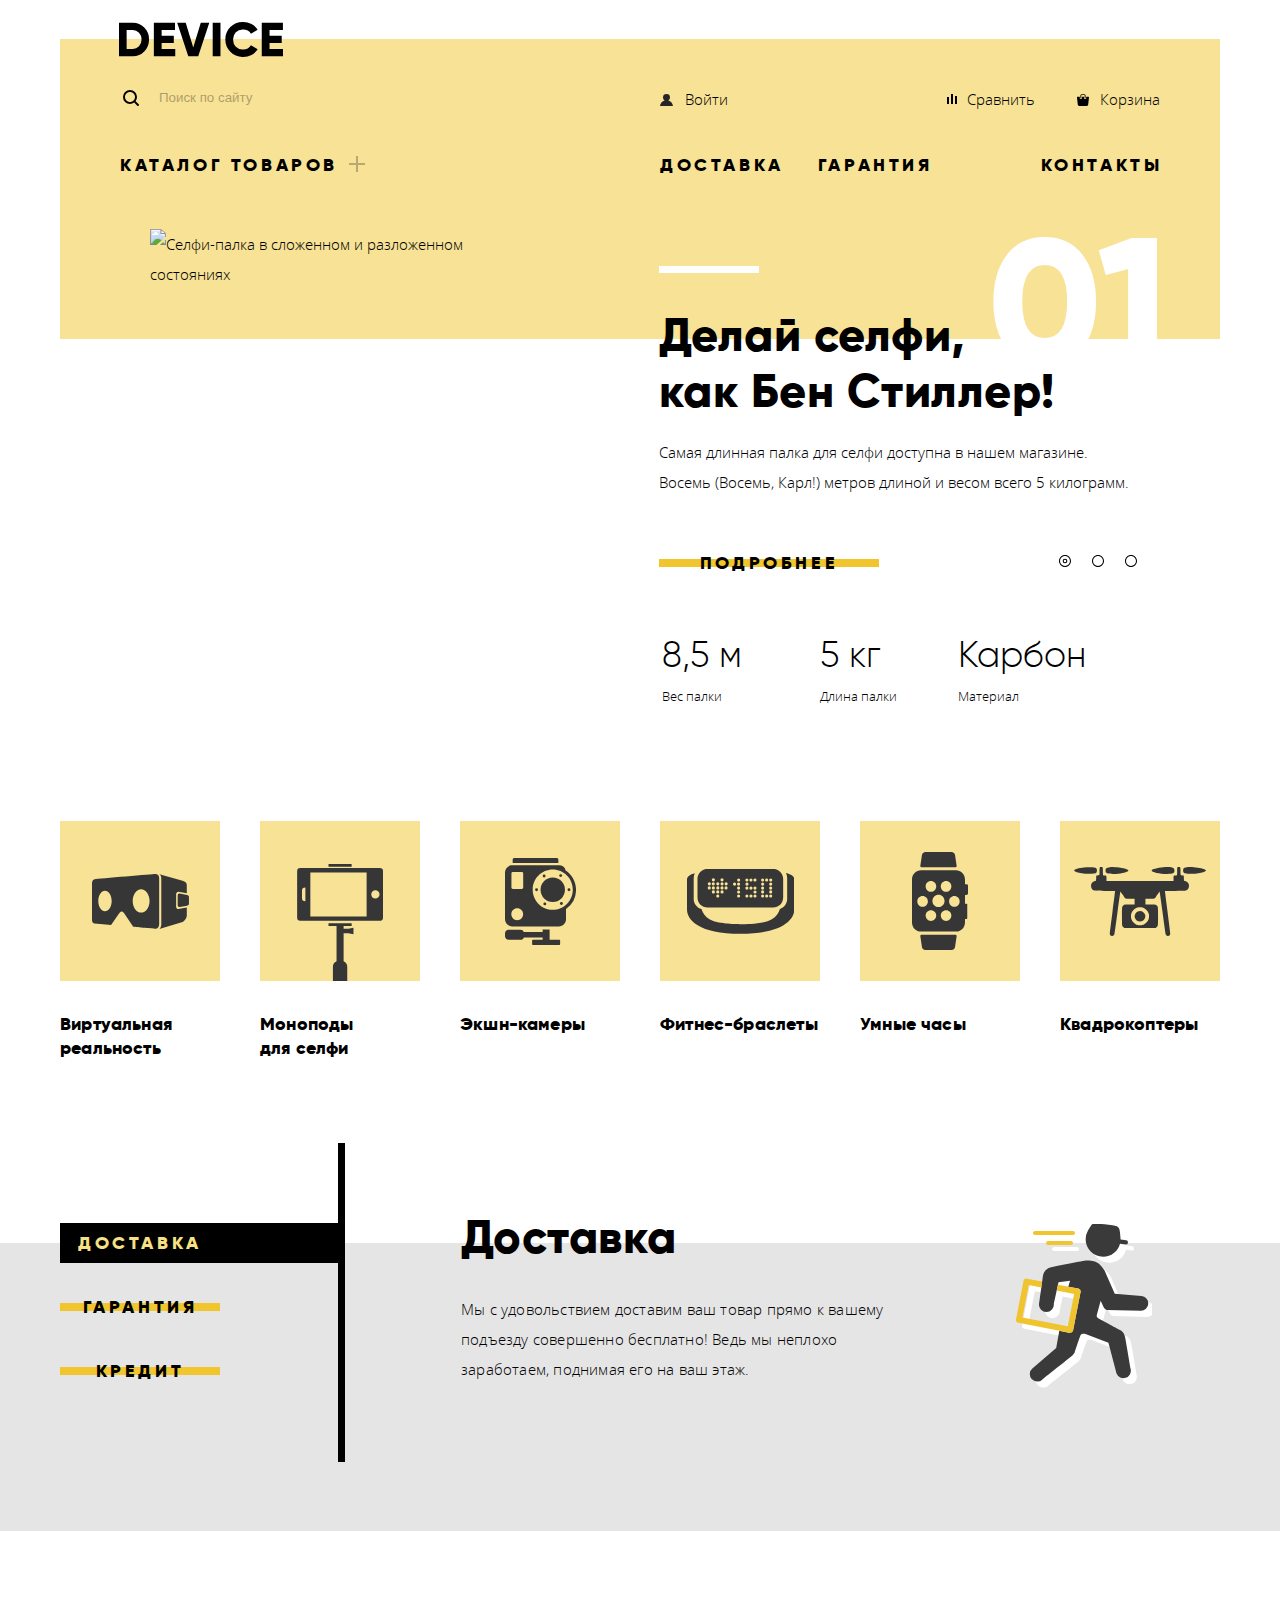
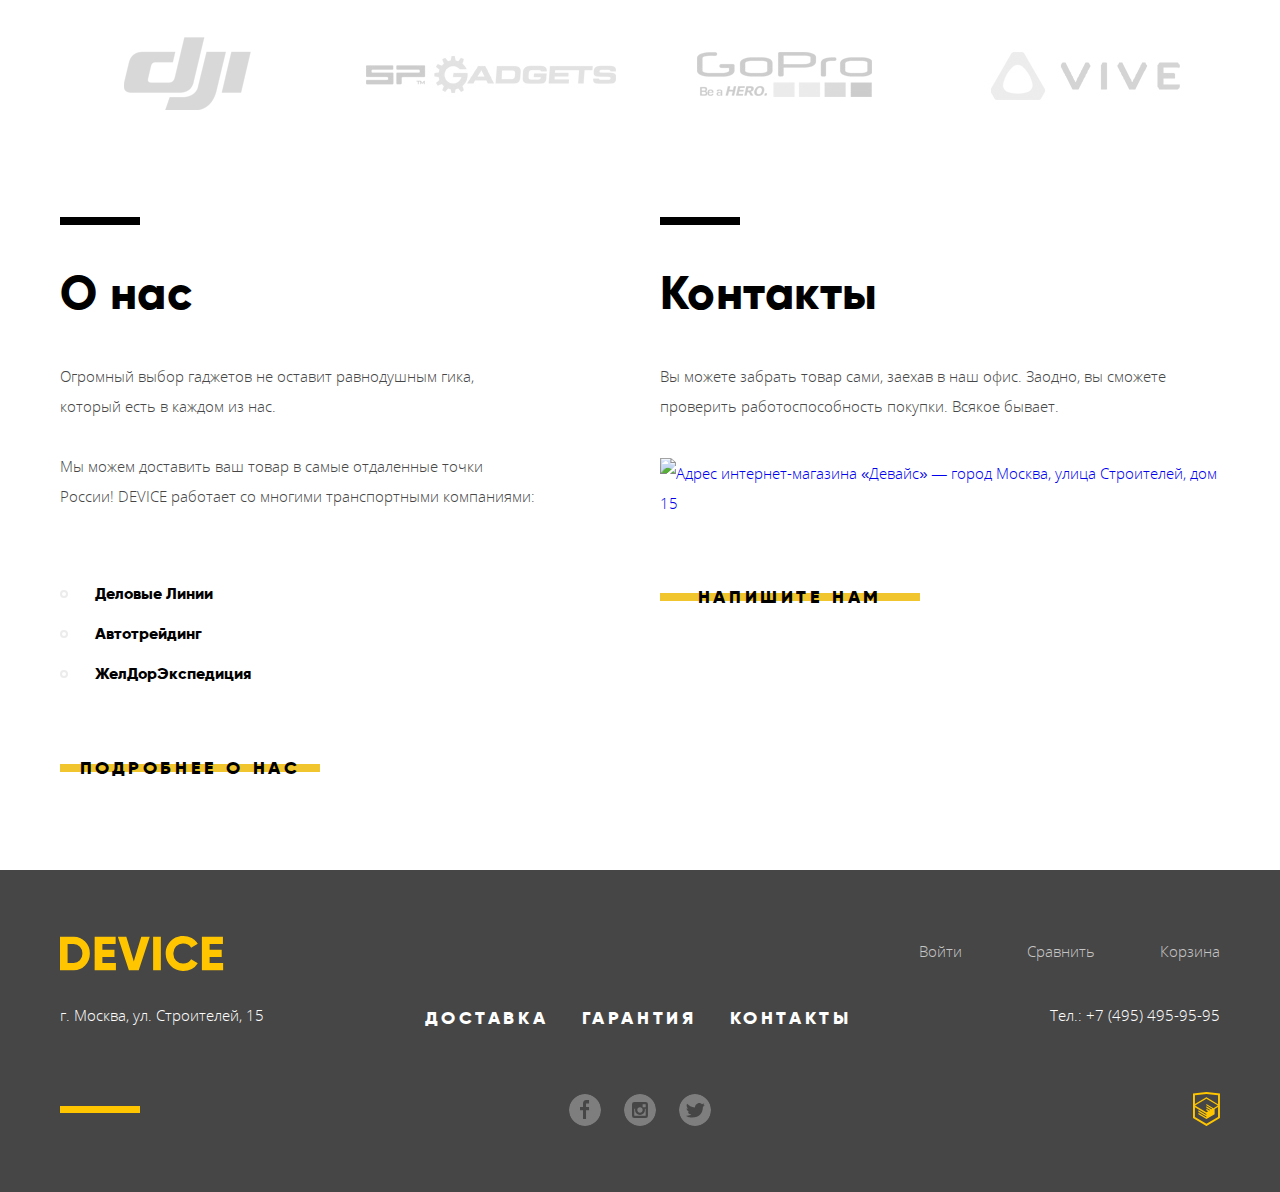
==== commit 13d3b867: "Final" ====
--- a/index.html
+++ b/index.html
@@ -50,13 +50,13 @@
           </ul>
         </li>
         <li><a class="header-bottom-link" href="#">Доставка</a></li>
-        <li><a class="header-bottom-link" href="#">Гарантия</a></li>
-        <li><a class="header-bottom-link" href="#">Контакты</a></li>
+        <li class="header-bottom-guaranty"><a class="header-bottom-link" href="#">Гарантия</a></li>
+        <li class="header-bottom-contacts"><a class="header-bottom-link" href="#">Контакты</a></li>
       </ul>
     </nav>
   </header>
 
-  <main>
+  <main class="main-container">
     <h1 class="visually-hidden">Интернет-магазин «Девайс»</h1>
 
     <section class="slider">
@@ -222,16 +222,16 @@
       <h2 class="visually-hidden">Поставщики</h2>
       <ul class="suppliers-list">
         <li class="supplier">
-          <a href="#"><img src="img/logo-1.png" width="260" height="100" alt="Логотип компании SZ DJI Technology Co., Ltd. (Dajiang Innovation Technology Co.)"></a>
+          <a href="#"><img src="img/logo-1-grey.png" width="260" height="100" alt="Логотип компании SZ DJI Technology Co., Ltd. (Dajiang Innovation Technology Co.)"></a>
         </li>
         <li class="supplier">
-          <a href="#"><img src="img/logo-2.png" width="260" height="100" alt="Логотип компании SP GADGETS (SP UNITED USA, INC.)"></a>
+          <a href="#"><img src="img/logo-2-grey.png" width="260" height="100" alt="Логотип компании SP GADGETS (SP UNITED USA, INC.)"></a>
         </li>
         <li class="supplier">
-          <a href="#"><img src="img/logo-3.png" width="260" height="100" alt="Логотип компании GoPro, Inc."></a>
+          <a href="#"><img src="img/logo-3-grey.png" width="260" height="100" alt="Логотип компании GoPro, Inc."></a>
         </li>
         <li class="supplier">
-          <a href="#"><img src="img/logo-4.png" width="260" height="100" alt="Логотип серии шлепов виртуальной реальности VIVE от компании HTC"></a>
+          <a href="#"><img src="img/logo-4-grey.png" width="260" height="100" alt="Логотип серии шлепов виртуальной реальности VIVE от компании HTC"></a>
         </li>
       </ul>
     </section>
@@ -304,9 +304,9 @@
 
       <div class="footer-bottom">
         <ul class="footer-bottom-menu">
-          <li><a href="#" aria-label="Facebook"></a></li>
-          <li><a href="#" aria-label="Instagram"></a></li>
-          <li><a href="#" aria-label="Twitter"></a></li>
+          <li class="footer-bottom-social"><a href="#" aria-label="Facebook"></a></li>
+          <li class="footer-bottom-social"><a href="#" aria-label="Instagram"></a></li>
+          <li class="footer-bottom-social"><a href="#" aria-label="Twitter"></a></li>
         </ul>
 
         <a class="footer-bottom-developer" href="https://htmlacademy.ru/intensive/htmlcss" aria-label="Ссылка на курс по вёрстке в HTML Academy">
@@ -349,7 +349,7 @@
     <button class="close-btn close-map" type="button">Закрыть</button>
   </section>
 
-  <script src="js/script.js"></script>
+  <script src="js/script.min.js"></script>
 
 </body>
 
--- a/css/style.min.css
+++ b/css/style.min.css
@@ -1 +1 @@
-@keyframes bounce{0%{transform:translateY(-2000px) translateX(-50%)}70%{transform:translateY(30px) translateX(-50%)}90%{transform:translateY(-10px) translateX(-50%)}to{transform:translateY(0) translateX(-50%)}}@keyframes shake{0%,to{transform:translateX(-50%) translateX(0)}10%,30%,50%,70%,90%{transform:translateX(-50%) translateX(-10px)}20%,40%,60%,80%{transform:translateX(-50%) translateX(10px)}}@font-face{font-family:"Open Sans";src:local("Open Sans"),url(../fonts/opensans.woff2) format("woff2"),url(../fonts/opensans.woff) format("woff")}@font-face{font-family:"Open Sans Light";src:url(../fonts/opensanslight.woff2) format("woff2"),url(../fonts/opensanslight.woff) format("woff")}@font-face{font-family:"Gilroy Light";src:url(../fonts/gilroylight.woff2) format("woff2"),url(../fonts/gilroylight.woff) format("woff")}@font-face{font-family:"Gilroy ExtraBold";src:url(../fonts/gilroyextrabold.woff2) format("woff2"),url(../fonts/gilroyextrabold.woff) format("woff")}html{box-sizing:border-box}*,::after,::before{box-sizing:inherit}body{margin:0;padding:0;font-family:"Open Sans Light",Arial,Helvetica,sans-serif;font-size:15px;line-height:30px}.visually-hidden{position:absolute;width:1px;height:1px;margin:-1px;border:0;padding:0;clip:rect(0 0 0 0);overflow:hidden}a{text-decoration:none}.container{max-width:1160px;margin:0 auto}.button{position:relative;display:inline-block;font-family:"Gilroy ExtraBold",Arial,Helvetica,sans-serif;color:#000;letter-spacing:3.6px;font-size:18px;text-align:center;vertical-align:middle;text-transform:uppercase;width:220px;height:40px;line-height:40px;border:0;background-color:transparent;cursor:pointer;z-index:0}.button::before{content:"";position:absolute;background-color:#f0c52e;height:8px;width:100%;top:40%;left:0;z-index:-1}.button:hover::before{height:100%;top:0}.button:active{color:rgba(0,0,0,.3)}.main-header{position:relative;width:1160px;min-height:300px;background-color:#f7e296;margin:39px auto 0;padding:35px 60px 140px}.header-logo{position:absolute;height:35px;top:-17px;left:59px;cursor:pointer}.header-logo:hover,.main-header a:hover{opacity:.6}.header-logo:active,.main-header a:active{opacity:.3}.main-header a{color:#000}.header-top-menu{list-style:none;padding:0;display:flex;align-items:center;margin:0 0 30px}.search-form{display:flex;position:relative;width:440px;margin-right:100px}.search-form::before{content:"";position:absolute;bottom:15px;left:1px;width:20px;height:20px;background-image:url(../img/search.svg);background-repeat:no-repeat;background-position:50% 50%;z-index:1}.search-input{background-color:#f7e296;border:0;opacity:.3;height:49px;border-top:2px solid transparent;border-bottom:2px solid transparent;width:355px;padding:5px 39px 8px;position:relative}.search-input::placeholder{color:#000}.search-input:hover{opacity:.6}.search-input:focus{opacity:1;border-bottom:2px solid #000}.search-button{width:85px;height:49px;border:solid 2px #000;background-color:transparent;display:none}.search-button:focus,.search-input:focus~.search-button{visibility:visible;display:initial}.search-button:hover{color:#fff;background-color:#000}.search-button:active{color:rgba(255,255,255,.3)}.header-cart-link,.header-compare-link,.header-login-link{position:relative;padding-left:25px}.header-logout-link{opacity:.3}.header-cart-link::before,.header-compare-link::before,.header-login-link::before{content:"";position:absolute;top:5px;width:13px;height:12px;background-repeat:no-repeat;background-position:0 0}.header-login-link::before{left:0;background-image:url(../img/user.svg)}.header-compare-link::before{background-image:url(../img/compare.svg);left:5px}.header-cart-link::before{background-image:url(../img/cart.svg);left:2px}.header-logout-item{margin-left:15px}.header-compare-item{margin-right:40px;margin-left:auto}.catalog-login-item{letter-spacing:.3px}.catalog-compare-item{margin-right:41px}.header-bottom-menu{list-style:none;padding:0;margin:0;display:flex;align-items:center;line-height:24px}.header-bottom-menu li:nth-of-type(3){padding-left:34px}.header-bottom-menu li:nth-of-type(4){padding-left:108px;width:121px}.header-bottom-link{font-family:"Gilroy ExtraBold",Arial,Helvetica,sans-serif;letter-spacing:3.6px;font-size:18px;text-transform:uppercase}.header-bottom-dropdown{position:relative;width:440px;margin-right:100px}.header-bottom-dropdown>a{position:relative}.header-bottom-dropdown>a::after,.header-bottom-dropdown>a::before{content:"";position:absolute;top:2px;right:-20px;width:2px;height:16px;background-color:#b8a974}.header-bottom-dropdown>a::after{top:9px;right:-27px;width:16px;height:2px}.header-bottom-dropdown>a:hover{color:#887c50;opacity:1}.header-bottom-dropdown>a:active{color:#c4b376;opacity:1}.header-bottom-dropdown:hover .header-bottom-submenu,.header-bottom-dropdown>a:focus+.header-bottom-submenu{display:flex;width:1160px;left:-60px;background-color:#f7e296;z-index:2;padding-left:60px;padding-top:20px;padding-bottom:28px;min-height:162px}.header-bottom-submenu{list-style:none;padding:0;margin:0;display:none;position:absolute}.header-submenu-list{list-style:none;padding:0;margin:0 60px 0 0}.header-bottom-menu .header-bottom-submenu li{padding-left:0}.header-bottom-submenu a{line-height:36px;font-family:"Open Sans Light",Arial,Helvetica,sans-serif;font-size:15px}.heading{font-family:"Gilroy ExtraBold",Arial,Helvetica,sans-serif;font-size:47px;line-height:48px;margin:0}.slider{top:-110px;width:1160px;margin:0 auto -10px;position:relative}.slide-buttons-list,.slide-list{padding:0;margin:0;list-style:none}.slide-buttons-list{position:absolute;display:flex;top:326px;right:83px;justify-content:space-between;align-items:center;width:78px;height:12px}.slide-button{display:none}.slide-button-label{display:block;width:12px;height:12px;background-image:url(../img/slider-button-empty.svg);background-repeat:no-repeat;background-size:contain}.slide-button:checked+.slide-button-label{background-image:url(../img/slider-button.svg)}.slide{width:1160px;margin:0 auto;display:none;justify-content:space-around}.current-slide{display:flex;justify-content:space-between}.slide-image-container{width:563px}.slide-image-container img{display:block;margin:0 auto}.slide-content-container{width:561px;position:relative}.slide-content-container::before{content:"01";color:#fff;font-family:"Gilroy ExtraBold",Arial,Helvetica,sans-serif;font-size:180px;line-height:180px;position:absolute;top:-15px;right:50px}.slide-content-container-1::before{content:"02"}.slide-content-container-2::before{content:"03"}.slide-content-container::after{content:"";width:100px;height:7px;background-color:#fff;position:absolute;left:0;top:37px}.slide-heading{line-height:56px;margin-top:78px;margin-bottom:18px;position:relative;z-index:1;letter-spacing:.47px}.slide-lead{line-height:30px;margin-top:18px;margin-bottom:46px}.slide-properties{text-align:left;margin-top:52px}.slide-properties td{font-family:"Gilroy Light",Arial,Helvetica,sans-serif;font-size:36px;padding-right:75px;padding-bottom:8px}.slide-properties th{line-height:30px;font-size:13px;font-weight:400}.categories{width:1160px;height:240px;margin:6px auto 82px}.categories-list{list-style:none;padding:0;margin:0;display:flex;justify-content:space-between;width:100%}.category-item{width:160px}.category-item a{position:relative;display:block;font-family:"Gilroy ExtraBold",Arial,Helvetica,sans-serif;color:#000;font-size:18px;letter-spacing:.18px;line-height:24px}.category-item a::before{content:"";display:block;width:160px;height:160px;background-image:url(../img/popular-1.svg);background-repeat:no-repeat;background-position:50% 50%;margin-bottom:31px}.category-item a::after{content:"";display:block;width:160px;height:160px;background-color:#f0c52e;opacity:.5;margin-bottom:33px;position:absolute;top:0;z-index:-1}.category-item:nth-of-type(2) a::before{background-image:url(../img/popular-2.svg);background-position:bottom}.category-item:nth-of-type(2) a{width:120px}.category-item:nth-of-type(3) a::before{background-image:url(../img/popular-3.svg)}.category-item:nth-of-type(4) a::before{background-image:url(../img/popular-4.svg)}.category-item:nth-of-type(5) a::before{background-image:url(../img/popular-5.svg)}.category-item:nth-of-type(6) a::before{background-image:url(../img/popular-6.svg)}.category-item a:hover::after{opacity:1}.category-item a:active::before{opacity:.3}.category-item a:active{color:rgba(0,0,0,.3)}.services{background-image:linear-gradient(to bottom,transparent 0,transparent 100px,#e5e5e5 100px,#e5e5e5 100%);margin-top:82px;padding-bottom:69px}.services-container{display:flex}.services-button-list{width:285px;list-style:none;margin:0;padding:80px 0 47px;border-right:7px solid #000}.service-button{margin-bottom:24px;line-height:24px}.service-button a{display:block;width:160px;padding:8px 0;letter-spacing:3.6px;text-align:center;color:#000;text-transform:uppercase;font-size:18px;font-family:"Gilroy ExtraBold",Arial,Helvetica,sans-serif;position:relative;z-index:0}.service-button:not(.current-service-button) a::before{content:"";position:absolute;background-color:#f0c52e;height:8px;width:100%;top:40%;left:0;z-index:-1}.service-button:not(.current-service-button):hover a::before{height:100%;top:0}.current-service-button a{color:#f7e184;background-color:#000}.current-service-button{background-color:#000}.services-content{width:875px}.service-lead{letter-spacing:.2px;padding-top:3px}.service-slide{margin-left:116px;margin-top:70px;width:460px;position:relative;display:none}.service-slide .heading{margin-bottom:30px;letter-spacing:.47px}.service-slide::after{content:"";position:absolute;top:-67px;left:493px;width:260px;height:320px;background-repeat:no-repeat;background-position:50% 50%;background-image:url(../img/delivery.svg)}.service-slide:nth-of-type(2)::after{background-image:url(../img/warranty.svg)}.service-slide:nth-of-type(3)::after{background-image:url(../img/credit.svg)}.current-service-slide,.img-container:hover .product-actions{display:block}.suppliers{width:1160px;margin:94px auto 83px}.suppliers-list{list-style:none;padding:0;margin:0;display:flex;justify-content:space-between}.supplier{filter:grayscale(100%);opacity:.2}.supplier:hover{filter:unset;opacity:1}.column-container{width:1160px;margin:83px auto 82px;display:flex;justify-content:space-between}.about,.contacts{width:560px;position:relative}.about p,.contacts p{margin:0 0 30px;width:475px}.contacts p{width:auto}.about-partners{font-family:"Gilroy ExtraBold",Arial,Helvetica,sans-serif;font-size:16px;color:#000;list-style:none;line-height:40px;padding:0;margin:63px 0 54px}.about-partners li{position:relative;padding-left:35px}.about-partners li::before{content:"";position:absolute;top:16px;left:0;width:8px;height:8px;border:2px solid #ececec;border-radius:50%}.about::before,.contacts::before{position:absolute;top:0;left:0;content:"";height:8px;width:80px;background-color:#000}.about .heading,.contacts .heading{margin-top:52px;margin-bottom:44px;letter-spacing:.47px}.contacts img{margin-top:7px;margin-bottom:59px}.about .button,.contacts .button{width:260px}.main-footer{background-color:#464646}.footer-top{padding-top:66px;justify-content:space-between;display:flex}.footer-logo{fill:#ffc600}.footer-logo:hover{opacity:.6}.footer-logo:active{opacity:.3}.footer-top-menu{list-style:none;margin:0;display:flex;padding:0 0 2px}.footer-cart-item,.footer-compare-item,.footer-login-item{margin-left:40px}.footer-logout-item{margin-left:15px}.category-page .footer-logout-item{margin-left:22px;letter-spacing:1.2px}.footer-cart-link,.footer-compare-link,.footer-login-link{position:relative;padding-left:25px;color:rgba(255,255,255,.7)}.category-page .footer-compare-link{margin-left:-6px}.footer-logout-link{color:rgba(255,255,255,.3)}.footer-cart-link::before,.footer-compare-link::before,.footer-login-link::before{content:"";position:absolute;top:5px;width:13px;height:12px;background-repeat:no-repeat;background-position:0 0}.footer-login-link::before{left:0;background-image:url(../img/user-footer.svg)}.footer-compare-link::before{background-image:url(../img/compare-footer.svg);left:5px}.footer-cart-link::before{background-image:url(../img/cart-footer.svg);left:2px}.footer-top-menu a:focus,.footer-top-menu a:hover{color:#fff}.footer-top-menu a:focus::before,.footer-top-menu a:hover::before{opacity:.7}.footer-top-menu a:active{color:rgba(255,255,255,.3)}.footer-top-menu a:active::before{opacity:.3}.footer-middle{margin-top:4px;line-height:30px;color:#fff;display:flex;justify-content:space-between;align-items:center}.footer-middle-menu{list-style:none;padding:0;width:427px;margin:6px 38px 0 0;font-family:"Gilroy ExtraBold",Arial,Helvetica,sans-serif;letter-spacing:3.6px;font-size:18px;line-height:24px;text-transform:uppercase}.footer-middle a{color:#fff}.footer-bottom-developer:hover,.footer-bottom-menu li a:hover,.footer-middle a:hover{opacity:.6}.footer-bottom-developer:active,.footer-middle a:active{opacity:.3}.footer-bottom,.footer-bottom-menu,.footer-middle-menu{display:flex;justify-content:space-between;align-items:center}.footer-bottom{padding-top:47px;padding-bottom:65px}.footer-bottom-menu{list-style:none;padding:0;width:142px;margin:0 54px 0 0}.footer-bottom::before{content:"";width:80px;height:7px;background-color:#ffc600}.footer-bottom-menu li a{display:block;width:32px;height:32px;background-image:url(../img/facebook.svg);opacity:.3;border-radius:50%}.footer-bottom-menu li a:active{opacity:.1}.footer-bottom-menu li:nth-of-type(2) a{background-image:url(../img/instagram.svg)}.footer-bottom-menu li:nth-of-type(3) a{background-image:url(../img/twitter.svg)}.footer-bottom-developer{width:27px;height:35px;fill:#ffc600}.display-none{display:none}.modal{position:fixed;top:120px;left:50%;z-index:2;box-shadow:0 10px 20px 0 rgba(0,0,0,.2);transform:translateX(-50%);animation:bounce .6s}.column{margin-bottom:33px}.double-columns{display:flex;justify-content:space-between}.modal-contacts{width:960px;background-color:#fff;padding:96px 100px 80px}.modal label{font-family:"Gilroy ExtraBold",Arial,Helvetica,sans-serif;font-size:18px;line-height:24px;letter-spacing:0;color:#000;margin-bottom:5px;display:block;width:360px}.modal input,textarea{padding:16px 20px;background-color:#f2f2f2;color:#000;outline:0;border:2px solid transparent;width:100%;font-size:14px;color:rgba(70,70,70,.4)}.modal input:hover,textarea:hover{background-color:#ebebeb}.modal input::placeholder,textarea::placeholder{color:rgba(70,70,70,.4)}.modal input:focus,textarea:focus{color:#464646;background-color:#fff;border:2px solid #f7e296}.modal input:invalid{background-color:#f6dada}.modal-error{animation:shake .6s}.close-btn{position:absolute;z-index:3;top:25px;right:20px;width:55px;height:55px;font-size:0;background-color:#f0c52e;opacity:.5;border-radius:50%;border:0;cursor:pointer}.close-btn::after,.close-btn::before{content:"";position:absolute;top:26px;left:14px;width:50%;height:2px;background-color:#fff}.close-btn::before{transform:rotate(45deg)}.close-btn::after{transform:rotate(-45deg)}.close-btn:focus,.close-btn:hover{opacity:1}.close-btn:active{opacity:.3}.modal textarea{min-height:160px}.modal-map{width:960px;height:560px}.modal-display-none{display:none}.category-page .main-header{padding-bottom:47px;min-height:186px}.title-container{padding-left:60px;padding-right:60px}.category-title{font-family:"Gilroy ExtraBold",Arial,Helvetica,sans-serif;margin-bottom:24px;margin-top:38px;letter-spacing:.7px;font-size:47px;line-height:48px}.breadcrumbs{padding:0;list-style:none;margin:0 0 45px;display:flex}.breadcrumb{margin-right:37px;position:relative;display:flex}.breadcrumb:not(:last-of-type)::after{content:"";background-image:url(../img/nav-arrow.svg);position:absolute;width:4px;height:7px;top:9px;right:-19px}.breadcrumb:nth-of-type(2)::after{right:-23px}.breadcrumb a{position:relative;font-size:14px;line-height:24px;color:rgba(0,0,0,.3)}.breadcrumb a:focus,.breadcrumb:hover a{color:rgba(0,0,0,.6)}.breadcrumb a:active{color:rgba(0,0,0,.1)}.divider{display:flex}.divider::before{content:"";padding-left:calc(50% - 580px);background-color:#efefef;background-image:linear-gradient(to bottom,#dbdbdb 0,#dbdbdb 70px,#efefef 70px,#efefef 100%)}.category-content,.divider::after{background-image:linear-gradient(to bottom,#efefef 0,#efefef 70px,transparent 70px,transparent 100%)}.divider::after{content:"";padding-right:calc(50% - 580px)}.filter{width:330px;background-color:#efefef;background-image:linear-gradient(to bottom,#dbdbdb 0,#dbdbdb 70px,#efefef 70px,#efefef 100%)}.category-content{width:830px}.divider h3{letter-spacing:3.7px;font-size:16px;text-transform:uppercase;line-height:70px;vertical-align:center;font-family:"Gilroy ExtraBold",Arial,Helvetica,sans-serif;margin:0}.filter-heading{padding-left:60px}.sorting-header{padding-left:70px;padding-right:50px}.sorting-panel{display:flex;align-items:center}.sorting-controls{margin:0;padding:0;list-style:none;display:flex;font-family:"Open Sans",Arial,Helvetica,sans-serif;flex-wrap:wrap}.controls-item{margin-right:30px;font-size:14px}.sorting-item a{color:rgba(0,0,0,.3)}.sorting-item a:focus,.sorting-item a:hover{color:rgba(0,0,0,.6)}.sorting-item a:active,.sorting-item-active a{color:#000}.sorting-arrow{padding-left:19px}.sorting-arrows{padding:0;list-style:none;display:flex;margin:0 0 0 auto}.sorting-arrow a::before{content:"";display:inline-block;width:11px;height:10px;vertical-align:middle;background-color:transparent;opacity:.2}.sorting-arrow-up a::before{background-image:url(../img/icon-up-dir.svg)}.sorting-arrow-down a::before{background-image:url(../img/icon-down-dir.svg)}.sorting-arrow a:hover::before{opacity:.4}.button-compare:focus,.button-compare:hover,.sorting-arrow a:active::before,.sorting-arrow a:focus::before,.sorting-arrow-active a::before{opacity:1}.product-items{padding:0;list-style:none;display:flex;flex-wrap:wrap;margin:50px 0 0 30px;width:800px}.product-item{position:relative;width:360px;margin:20px 0 27px 40px}.img-container{position:relative;width:360px;height:380px}.new::before,.product-sticker a{font-family:"Gilroy ExtraBold",Arial,Helvetica,sans-serif}.new::before{content:"NEW";position:absolute;top:25px;right:25px;z-index:1;width:60px;height:60px;padding:12px;font-size:14px;letter-spacing:.25px;color:rgba(0,0,0,.2);border:3px solid rgba(0,0,0,.1);border-radius:50%}.product-actions{position:absolute;top:177px;left:80px;width:200px;display:none}.product-sticker{display:flex;justify-content:space-between;width:360px;margin-top:29px;align-items:baseline;letter-spacing:.46px}.product-sticker a{font-size:18px;letter-spacing:.18px;line-height:24px;color:#000;width:260px}.product-sticker p{margin:0 3px 0 0}.product-item:nth-of-type(2) a{width:180px}.button-buy{margin-bottom:15px;width:200px}.button-compare{display:block;width:200px;text-align:center;border:0;background-color:transparent;color:#000;font-size:13px;opacity:.5}.button-compare:active{opacity:.2}.img-container:hover img{opacity:.7}.pagination{padding:0;list-style:none;display:flex;margin:8px 0 75px 70px;background-color:#ebebeb;justify-content:space-between;width:760px;min-height:70px}.pagination a{font-family:"Gilroy ExtraBold",Arial,Helvetica,sans-serif;font-size:16px;letter-spacing:3.5px;color:#000;text-transform:uppercase;line-height:70px;display:block;text-align:center}.pagination li:first-of-type,.pagination li:last-of-type{width:126px}.pagination li:first-of-type{margin-right:185px}.pagination li:last-of-type{margin-left:180px}.pagination li:first-of-type:hover a,.pagination li:last-of-type:hover a{background-color:#d9d9d9}.pagination a:active,.pagination a:focus{color:#acacac}.page a{color:rgba(0,0,0,.3)}.page a:hover{color:rgba(0,0,0,.6)}.current-page a,.page a:active,.page a:focus{color:#000}.filter-form{width:300px;padding-top:70px;padding-left:60px;padding-right:40px}.filter-form fieldset{margin:0 0 29px;padding:0;position:relative;border:0}.filter-form fieldset::before{content:"";position:absolute;top:0;left:0;width:100%;height:2px;background-color:#000}.filter-form fieldset:nth-of-type(2) legend{margin-bottom:26px}.filter-form fieldset:nth-of-type(2),.filter-form fieldset:nth-of-type(3){margin-bottom:23px}.filter-form fieldset:nth-of-type(3) legend{margin-bottom:25px}.filter-form legend{margin-bottom:18px;padding-top:12px;font-size:18px;text-transform:none;color:#000;line-height:24px;font-family:"Gilroy ExtraBold",Arial,Helvetica,sans-serif}.price-value{width:50px}.price-range{position:relative;margin-top:15px;margin-bottom:10px;height:2px;background-image:linear-gradient(to right,#91c92f 0,#91c92f 50%,#dbdbdb 50%,#dbdbdb 100%);font-family:"Gilroy Light",Arial,Helvetica,sans-serif}.price-pin{position:absolute;top:-10px;width:20px;height:20px;border-radius:50%;background-color:#ababab;border:8px solid #fff;box-shadow:0 2px 0 0 #dadada;cursor:pointer}.price-pin-min{left:-10px}.price-pin-max{left:100px}.price-pin:active{transform:scale(1.2)}.price-controls{position:relative;margin-top:17px;margin-bottom:8px}.price-controls .scale{height:2px;background-color:#dbdbdb}.price-controls .bar{position:absolute;left:0;width:60%;height:2px;background:#91c92f}.range-toggle-min{left:-6px}.range-toggle-max{left:107px}.filter-form .price-label,.filter-form .price-value{border:0;font-family:"Gilroy Light",Arial,Helvetica,sans-serif;font-size:14px;line-height:24px;color:rgba(0,0,0,.2);background-color:transparent}.range-toggle:active{transform:scale(1.2)}.price-value[name=min-price]{margin-right:17px}.filter-form ul{margin:0;padding:0;list-style:none}.filter-form li{position:relative;padding-left:37px;line-height:23px;vertical-align:middle;margin-bottom:17px}.filter-input-checkbox+label::before,.filter-input-radio+label::before{position:absolute;width:26px;height:26px;background-repeat:no-repeat;left:-2px;content:""}.filter-input-checkbox+label::before{top:0;background-image:url(../img/checkbox-off.svg)}.filter-input-checkbox:checked+label::before{background-image:url(../img/checkbox-on.svg);background-repeat:no-repeat}.filter-input-radio+label::before{top:0;background-image:url(../img/radio-off.svg)}.filter-input-radio:checked+label::before{background-image:url(../img/radio-on.svg);background-repeat:no-repeat}.filter-input-checkbox+label:focus::before,.filter-input-checkbox+label:hover::before,.filter-input-radio+label:focus::before,.filter-input-radio+label:hover::before{opacity:.6}.filter-input-checkbox:disabled+label,.filter-input-radio:disabled+label{opacity:.25}.filter-form .button{width:100%}
+@keyframes bounce{0%{transform:translateY(-2000px) translateX(-50%)}70%{transform:translateY(30px) translateX(-50%)}90%{transform:translateY(-10px) translateX(-50%)}to{transform:translateY(0) translateX(-50%)}}@keyframes shake{0%,to{transform:translateX(-50%) translateX(0)}10%,30%,50%,70%,90%{transform:translateX(-50%) translateX(-10px)}20%,40%,60%,80%{transform:translateX(-50%) translateX(10px)}}@font-face{font-family:"Open Sans";src:local("Open Sans"),url(../fonts/opensans.woff2) format("woff2"),url(../fonts/opensans.woff) format("woff")}@font-face{font-family:"Open Sans Light";src:url(../fonts/opensanslight.woff2) format("woff2"),url(../fonts/opensanslight.woff) format("woff")}@font-face{font-family:"Gilroy Light";src:url(../fonts/gilroylight.woff2) format("woff2"),url(../fonts/gilroylight.woff) format("woff")}@font-face{font-family:"Gilroy ExtraBold";src:url(../fonts/gilroyextrabold.woff2) format("woff2"),url(../fonts/gilroyextrabold.woff) format("woff")}html{box-sizing:border-box}*,::after,::before{box-sizing:inherit}body{margin:0;padding:0;font-family:"Open Sans Light",Arial,Helvetica,sans-serif;font-size:15px;line-height:30px;min-width:1200px}.visually-hidden{position:absolute;width:1px;height:1px;margin:-1px;border:0;padding:0;clip:rect(0 0 0 0);overflow:hidden}a{text-decoration:none}.container{max-width:1160px;margin:0 auto}.main-container{min-width:1200px}.button{position:relative;display:inline-block;font-family:"Gilroy ExtraBold",Arial,Helvetica,sans-serif;color:#000;letter-spacing:3.6px;font-size:18px;text-align:center;vertical-align:middle;text-transform:uppercase;width:220px;height:40px;line-height:40px;border:0;background-color:transparent;cursor:pointer;z-index:0}.button::before{content:"";position:absolute;background-color:#f0c52e;height:8px;width:100%;top:40%;left:0;z-index:-1}.button:hover::before{height:100%;top:0}.button:active{color:rgba(0,0,0,.3)}.main-header{position:relative;width:1160px;min-height:300px;background-color:#f7e296;margin:39px auto 0;padding:35px 60px 140px}.header-logo{position:absolute;height:35px;top:-17px;left:59px;cursor:pointer}.header-logo:hover,.main-header a:hover{opacity:.6}.header-logo:active,.main-header a:active{opacity:.3}.main-header a{color:#000}.header-top-menu{list-style:none;padding:0;display:flex;align-items:center;margin:0 0 30px}.search-form{display:flex;position:relative;width:440px;margin-right:100px}.search-form::before{content:"";position:absolute;bottom:15px;left:1px;width:20px;height:20px;background-image:url(../img/search.svg);background-repeat:no-repeat;background-position:50% 50%;z-index:1}.search-input{background-color:#f7e296;border:0;opacity:.3;height:49px;border-top:2px solid transparent;border-bottom:2px solid transparent;width:355px;padding:5px 39px 8px;position:relative}.search-input::placeholder{color:#000}.search-input:hover{opacity:.6}.search-input:focus{opacity:1;border-bottom:2px solid #000}.search-button{width:85px;height:49px;border:solid 2px #000;background-color:transparent;display:none}.search-button:focus,.search-input:focus~.search-button{visibility:visible;display:initial}.search-button:hover{color:#fff;background-color:#000}.search-button:active{color:rgba(255,255,255,.3)}.header-cart-link,.header-compare-link,.header-login-link{position:relative;padding-left:25px}.header-logout-link{opacity:.3}.header-cart-link::before,.header-compare-link::before,.header-login-link::before{content:"";position:absolute;top:5px;width:13px;height:12px;background-repeat:no-repeat;background-position:0 0}.header-login-link::before{left:0;background-image:url(../img/user.svg)}.header-compare-link::before{background-image:url(../img/compare.svg);left:5px}.header-cart-link::before{background-image:url(../img/cart.svg);left:2px}.header-logout-item{margin-left:15px}.header-compare-item{margin-right:40px;margin-left:auto}.catalog-login-item{letter-spacing:.3px}.catalog-compare-item{margin-right:41px}.header-bottom-menu{list-style:none;padding:0;margin:0;display:flex;align-items:center;line-height:24px}.header-bottom-guaranty{padding-left:34px}.header-bottom-contacts{padding-left:108px;width:121px}.header-bottom-link{font-family:"Gilroy ExtraBold",Arial,Helvetica,sans-serif;letter-spacing:3.6px;font-size:18px;text-transform:uppercase}.header-bottom-dropdown{position:relative;width:440px;margin-right:100px}.header-bottom-dropdown>a{position:relative}.header-bottom-dropdown>a::after,.header-bottom-dropdown>a::before{content:"";position:absolute;top:2px;right:-20px;width:2px;height:16px;background-color:#b8a974}.header-bottom-dropdown>a::after{top:9px;right:-27px;width:16px;height:2px}.header-bottom-dropdown>a:hover{color:#887c50;opacity:1}.header-bottom-dropdown>a:active{color:#c4b376;opacity:1}.header-bottom-dropdown:hover .header-bottom-submenu,.header-bottom-dropdown>a:focus+.header-bottom-submenu{display:flex;width:1160px;left:-60px;background-color:#f7e296;z-index:2;padding-left:60px;padding-top:20px;padding-bottom:28px;min-height:162px}.header-bottom-submenu{list-style:none;padding:0;margin:0;display:none;position:absolute}.header-submenu-list{list-style:none;padding:0;margin:0 60px 0 0}.header-bottom-submenu li,.header-submenu-list li{padding-left:0}.header-bottom-submenu a{line-height:36px;font-family:"Open Sans Light",Arial,Helvetica,sans-serif;font-size:15px}.heading{font-family:"Gilroy ExtraBold",Arial,Helvetica,sans-serif;font-weight:400;font-size:47px;line-height:48px;margin:0}.slider{top:-110px;width:1160px;margin:0 auto -10px;position:relative}.slide-buttons-list,.slide-list{padding:0;margin:0;list-style:none}.slide-buttons-list{position:absolute;display:flex;top:326px;right:83px;justify-content:space-between;align-items:center;width:78px;height:12px}.slide-button{display:none}.slide-button-label{display:block;width:12px;height:12px;background-image:url(../img/slider-button-empty.svg);background-repeat:no-repeat;background-size:contain}.slide-button:checked+.slide-button-label{background-image:url(../img/slider-button.svg)}.slide{width:1160px;margin:0 auto;display:none;justify-content:space-around}.current-slide{display:flex;justify-content:space-between}.slide-image-container{width:563px}.slide-image-container img{display:block;margin:0 auto}.slide-content-container{width:561px;position:relative}.category-item a,.slide-content-container::before{font-family:"Gilroy ExtraBold",Arial,Helvetica,sans-serif}.slide-content-container::before{content:"01";color:#fff;font-size:180px;line-height:180px;position:absolute;top:-15px;right:50px}.slide-content-container-1::before{content:"02"}.slide-content-container-2::before{content:"03"}.slide-content-container::after{content:"";width:100px;height:7px;background-color:#fff;position:absolute;left:0;top:37px}.slide-heading{line-height:56px;margin-top:78px;margin-bottom:18px;position:relative;z-index:1;letter-spacing:.47px}.slide-lead{line-height:30px;margin-top:18px;margin-bottom:46px}.slide-properties{text-align:left;margin-top:52px}.slide-properties td{font-family:"Gilroy Light",Arial,Helvetica,sans-serif;font-size:36px;padding-right:75px;padding-bottom:8px}.slide-properties th{line-height:30px;font-size:13px;font-weight:400}.categories{width:1160px;height:240px;margin:6px auto 82px}.categories-list{list-style:none;padding:0;margin:0;display:flex;justify-content:space-between;width:100%}.category-item{width:160px}.category-item a{position:relative;display:block;color:#000;font-size:18px;letter-spacing:.18px;line-height:24px}.category-item a::before{content:"";display:block;width:160px;height:160px;background-image:url(../img/popular-1.svg);background-repeat:no-repeat;background-position:50% 50%;margin-bottom:31px}.category-item a::after{content:"";display:block;width:160px;height:160px;background-color:#f0c52e;opacity:.5;margin-bottom:33px;position:absolute;top:0;z-index:-1}.category-item:nth-of-type(2) a::before{background-image:url(../img/popular-2.svg);background-position:bottom}.category-item:nth-of-type(2) a{width:120px}.category-item:nth-of-type(3) a::before{background-image:url(../img/popular-3.svg)}.category-item:nth-of-type(4) a::before{background-image:url(../img/popular-4.svg)}.category-item:nth-of-type(5) a::before{background-image:url(../img/popular-5.svg)}.category-item:nth-of-type(6) a::before{background-image:url(../img/popular-6.svg)}.category-item a:hover::after{opacity:1}.category-item a:active::before{opacity:.3}.category-item a:active{color:rgba(0,0,0,.3)}.services{background-image:linear-gradient(to bottom,transparent 0,transparent 100px,#e5e5e5 100px,#e5e5e5 100%);margin-top:82px;padding-bottom:69px}.services-container{display:flex}.services-button-list{width:285px;list-style:none;margin:0;padding:80px 0 47px;border-right:7px solid #000}.service-button{margin-bottom:24px;line-height:24px}.service-button a{display:block;width:160px;padding:8px 0;letter-spacing:3.6px;text-align:center;color:#000;text-transform:uppercase;font-size:18px;font-family:"Gilroy ExtraBold",Arial,Helvetica,sans-serif;position:relative;z-index:0}.service-button:not(.current-service-button) a::before{content:"";position:absolute;background-color:#f0c52e;height:8px;width:100%;top:40%;left:0;z-index:-1}.service-button:not(.current-service-button):hover a::before{height:100%;top:0}.current-service-button a{color:#f7e184;background-color:#000}.current-service-button{background-color:#000}.services-content{width:875px}.service-lead{letter-spacing:.2px;padding-top:3px}.service-slide{margin-left:116px;margin-top:70px;width:460px;position:relative;display:none}.service-slide .heading{margin-bottom:30px;letter-spacing:.47px}.service-slide::after{content:"";position:absolute;top:-67px;left:493px;width:260px;height:320px;background-repeat:no-repeat;background-position:50% 50%;background-image:url(../img/delivery.svg)}.service-slide:nth-of-type(2)::after{background-image:url(../img/warranty.svg)}.service-slide:nth-of-type(3)::after{background-image:url(../img/credit.svg)}.current-service-slide,.img-container:hover .product-actions{display:block}.suppliers{width:1160px;margin:94px auto 83px}.suppliers-list{list-style:none;padding:0;margin:0;display:flex;justify-content:space-between}.supplier,.supplier a{width:260px;height:100px}.supplier a{position:relative;display:block}.supplier a:hover::before{content:"";position:absolute;top:0;left:0;width:260px;height:100px;z-index:1}.supplier:nth-of-type(1) a:hover::before{background-image:url(../img/logo-1.png)}.supplier:nth-of-type(2) a:hover::before{background-image:url(../img/logo-2.png)}.supplier:nth-of-type(3) a:hover::before{background-image:url(../img/logo-3.png)}.supplier:nth-of-type(4) a:hover::before{background-image:url(../img/logo-4.png)}.column-container{width:1160px;margin:92px auto 82px;display:flex;justify-content:space-between}.about,.contacts{width:560px;position:relative}.about p,.contacts p{margin:0 0 30px;width:475px;color:#464646}.contacts p{width:auto}.about-partners{font-family:"Gilroy ExtraBold",Arial,Helvetica,sans-serif;font-size:16px;color:#000;list-style:none;line-height:40px;padding:0;margin:63px 0 54px}.about-partners li{position:relative;padding-left:35px}.about-partners li::before{content:"";position:absolute;top:16px;left:0;width:8px;height:8px;border:2px solid #ececec;border-radius:50%}.about::before,.contacts::before{position:absolute;top:0;left:0;content:"";height:8px;width:80px;background-color:#000}.about .heading,.contacts .heading{margin-top:52px;margin-bottom:44px;letter-spacing:.47px}.contacts img{margin-top:7px;margin-bottom:59px}.about .button,.contacts .button{width:260px}.main-footer{background-color:#464646;min-width:1200px}.footer-top{padding-top:66px;justify-content:space-between;display:flex}.footer-logo{fill:#ffc600}.footer-logo:hover{opacity:.6}.footer-logo:active{opacity:.3}.footer-top-menu{list-style:none;margin:0;display:flex;padding:0 0 2px}.footer-cart-item,.footer-compare-item,.footer-login-item{margin-left:40px}.footer-logout-item{margin-left:15px}.category-page .footer-logout-item{margin-left:22px;letter-spacing:1.2px}.footer-cart-link,.footer-compare-link,.footer-login-link{position:relative;padding-left:25px;color:rgba(255,255,255,.7)}.category-page .footer-compare-link{margin-left:-6px}.footer-logout-link{color:rgba(255,255,255,.3)}.footer-cart-link::before,.footer-compare-link::before,.footer-login-link::before{content:"";position:absolute;top:5px;width:13px;height:12px;background-repeat:no-repeat;background-position:0 0}.footer-login-link::before{left:0;background-image:url(../img/user-footer.svg)}.footer-compare-link::before{background-image:url(../img/compare-footer.svg);left:5px}.footer-cart-link::before{background-image:url(../img/cart-footer.svg);left:2px}.footer-top-menu a:focus,.footer-top-menu a:hover{color:#fff}.footer-top-menu a:focus::before,.footer-top-menu a:hover::before{opacity:.7}.footer-top-menu a:active{color:rgba(255,255,255,.3)}.footer-top-menu a:active::before{opacity:.3}.footer-middle{margin-top:4px;line-height:30px;color:#fff;display:flex;justify-content:space-between;align-items:center}.footer-middle-menu{list-style:none;padding:0;width:427px;margin:6px 38px 0 0;font-family:"Gilroy ExtraBold",Arial,Helvetica,sans-serif;letter-spacing:3.6px;font-size:18px;line-height:24px;text-transform:uppercase}.footer-middle a{color:#fff}.footer-middle a:hover{opacity:.6}.footer-middle a:active{opacity:.3}.footer-bottom,.footer-bottom-menu,.footer-middle-menu{display:flex;justify-content:space-between;align-items:center}.footer-bottom{padding-top:47px;padding-bottom:65px}.footer-bottom-menu{list-style:none;padding:0;width:142px;margin:0 54px 0 0}.footer-bottom::before{content:"";width:80px;height:7px;background-color:#ffc600}.footer-bottom-social a{display:block;width:32px;height:32px;background-image:url(../img/facebook.svg);opacity:.3;border-radius:50%}.footer-bottom-developer:hover,.footer-bottom-social a:hover{opacity:.6}.footer-bottom-social a:active{opacity:.1}.footer-bottom-social:nth-of-type(2) a{background-image:url(../img/instagram.svg)}.footer-bottom-social:nth-of-type(3) a{background-image:url(../img/twitter.svg)}.footer-bottom-developer{width:27px;height:35px;fill:#ffc600}.footer-bottom-developer:active{opacity:.3}.display-none{display:none}.modal{position:fixed;top:120px;left:50%;z-index:2;box-shadow:0 10px 20px 0 rgba(0,0,0,.2);transform:translateX(-50%);animation:bounce .6s}.column{margin-bottom:33px}.double-columns{display:flex;justify-content:space-between}.modal-contacts{width:960px;background-color:#fff;padding:96px 100px 80px}.modal label{font-family:"Gilroy ExtraBold",Arial,Helvetica,sans-serif;font-size:18px;line-height:24px;letter-spacing:0;color:#000;margin-bottom:5px;display:block;width:360px}.modal input,textarea{padding:16px 20px;background-color:#f2f2f2;color:#000;outline:0;border:2px solid transparent;width:100%;font-size:14px;color:rgba(70,70,70,.4)}.modal input:hover,textarea:hover{background-color:#ebebeb}.modal input::placeholder,textarea::placeholder{color:rgba(70,70,70,.4)}.modal input:focus,textarea:focus{color:#464646;background-color:#fff;border:2px solid #f7e296}.modal input:invalid{background-color:#f6dada}.modal-error{animation:shake .6s}.close-btn{position:absolute;z-index:3;top:25px;right:20px;width:55px;height:55px;font-size:0;background-color:#f0c52e;opacity:.5;border-radius:50%;border:0;cursor:pointer}.close-btn::after,.close-btn::before{content:"";position:absolute;top:26px;left:14px;width:50%;height:2px;background-color:#fff}.close-btn::before{transform:rotate(45deg)}.close-btn::after{transform:rotate(-45deg)}.close-btn:focus,.close-btn:hover{opacity:1}.close-btn:active{opacity:.3}.modal textarea{min-height:160px}.modal-map{width:960px;height:560px}.modal-display-none{display:none}.category-page .main-header{padding-bottom:47px;min-height:186px}.title-container{padding-left:60px;padding-right:60px}.category-title{font-family:"Gilroy ExtraBold",Arial,Helvetica,sans-serif;margin-bottom:24px;margin-top:38px;letter-spacing:.7px;font-size:47px;line-height:48px}@-moz-document url-prefix(){.category-title{letter-spacing:0}}.breadcrumbs{padding:0;list-style:none;margin:0 0 45px;display:flex}.breadcrumb{margin-right:37px;position:relative;display:flex}.breadcrumb:not(:last-of-type)::after{content:"";background-image:url(../img/nav-arrow.svg);position:absolute;width:4px;height:7px;top:9px;right:-19px}.breadcrumb:nth-of-type(2)::after{right:-23px}.breadcrumb a{position:relative;font-size:14px;line-height:24px;color:rgba(0,0,0,.3)}.breadcrumb a:focus,.breadcrumb:hover a{color:rgba(0,0,0,.6)}.breadcrumb a:active{color:rgba(0,0,0,.1)}.divider{display:flex}.divider::before,.filter{background-color:#efefef;background-image:linear-gradient(to bottom,#dbdbdb 0,#dbdbdb 70px,#efefef 70px,#efefef 100%)}.divider::before{content:"";padding-left:calc(50% - 580px)}.divider::after{content:"";padding-right:calc(50% - 580px)}.filter{min-width:330px}.category-content,.divider::after{background-image:linear-gradient(to bottom,#efefef 0,#efefef 70px,transparent 70px,transparent 100%)}.category-content{min-width:830px}.divider h3{letter-spacing:3.7px;font-size:16px;text-transform:uppercase;line-height:70px;font-family:"Gilroy ExtraBold",Arial,Helvetica,sans-serif;font-weight:400;margin:0}.filter-heading{padding-left:60px}.sorting-header{padding-left:70px;padding-right:50px}.sorting-panel{display:flex;align-items:center}.sorting-controls{margin:0;padding:0;list-style:none;display:flex;font-family:"Open Sans",Arial,Helvetica,sans-serif;flex-wrap:wrap}.controls-item{margin-right:30px;font-size:14px}.sorting-item a{color:rgba(0,0,0,.3)}.sorting-item a:focus,.sorting-item a:hover{color:rgba(0,0,0,.6)}.sorting-item a:active,.sorting-item-active a{color:#000}.sorting-arrow{padding-left:19px}.sorting-arrows{padding:0;list-style:none;display:flex;margin:0 0 0 auto}.sorting-arrow a::before{content:"";display:inline-block;width:11px;height:10px;vertical-align:middle;background-color:transparent;opacity:.2}.sorting-arrow-up a::before{background-image:url(../img/icon-up-dir.svg)}.sorting-arrow-down a::before{background-image:url(../img/icon-down-dir.svg)}.sorting-arrow a:hover::before{opacity:.4}.sorting-arrow a:active::before,.sorting-arrow a:focus::before,.sorting-arrow-active a::before{opacity:1}.product-items{padding:0;list-style:none;display:flex;flex-wrap:wrap;margin:50px 0 0 30px;width:800px}.product-item{position:relative;width:360px;margin:20px 0 27px 40px}.img-container{position:relative;width:360px;height:380px}.new::before,.product-sticker a{font-family:"Gilroy ExtraBold",Arial,Helvetica,sans-serif}.new::before{content:"NEW";position:absolute;top:25px;right:25px;z-index:1;width:60px;height:60px;padding:12px;font-size:14px;letter-spacing:.25px;color:rgba(0,0,0,.2);border:3px solid rgba(0,0,0,.1);border-radius:50%}.product-actions{position:absolute;top:177px;left:80px;width:200px;display:none}.product-sticker{display:flex;justify-content:space-between;width:360px;margin-top:29px;align-items:baseline;letter-spacing:.46px}.product-sticker a{font-size:18px;letter-spacing:.18px;line-height:24px;color:#000;width:260px}.product-sticker p{margin:0;font-size:16px;color:#464646;letter-spacing:.16px}.product-sticker .pro-selfie{width:180px}.button-buy{margin-bottom:15px;width:200px}.button-compare{display:block;width:200px;text-align:center;border:0;background-color:transparent;color:#000;font-size:13px;opacity:.5}.button-compare:focus,.button-compare:hover{opacity:1}.button-compare:active{opacity:.2}.img-container:hover img{opacity:.7}.pagination{padding:0;list-style:none;display:flex;margin:8px 0 75px 70px;background-color:#ebebeb;justify-content:space-between;width:760px;min-height:70px}.pagination a{font-family:"Gilroy ExtraBold",Arial,Helvetica,sans-serif;font-size:16px;letter-spacing:3.5px;color:#000;text-transform:uppercase;line-height:70px;display:block;text-align:center}.page-next,.page-prev{width:126px}.page-prev{margin-right:185px}.page-next{margin-left:180px}.page-next:hover a,.page-prev:hover a{background-color:#d9d9d9}.pagination a:active,.pagination a:focus{color:#acacac}.page a{color:rgba(0,0,0,.3)}.page a:hover{color:rgba(0,0,0,.6)}.current-page a,.page a:active,.page a:focus{color:#000}.filter-form{width:300px;padding-top:70px;padding-left:60px;padding-right:40px}.filter-form fieldset{margin:0 0 29px;padding:0;position:relative;border:0}.filter-form fieldset::before{content:"";position:absolute;top:0;left:0;width:100%;height:2px;background-color:#000}@-moz-document url-prefix(){.filter-form fieldset::before{top:-58px}}.filter-form .fieldset-color{margin-bottom:23px}.filter-form .fieldset-color-legend{margin-bottom:26px}.filter-form .fieldset-bluetooth-legend{margin-bottom:25px}.filter-form legend{margin-bottom:18px;padding-top:12px;font-size:18px;text-transform:none;color:#000;line-height:24px;font-family:"Gilroy ExtraBold",Arial,Helvetica,sans-serif}.price-value{width:50px}.price-range{position:relative;margin-top:15px;margin-bottom:10px;height:2px;background-image:linear-gradient(to right,#91c92f 0,#91c92f 50%,#dbdbdb 50%,#dbdbdb 100%);font-family:"Gilroy Light",Arial,Helvetica,sans-serif}.price-pin{position:absolute;top:-10px;width:20px;height:20px;border-radius:50%;background-color:#ababab;border:8px solid #fff;box-shadow:0 2px 0 0 #dadada;cursor:pointer}.price-pin-min{left:-10px}.price-pin-max{left:100px}.price-pin:active{transform:scale(1.2)}.price-controls{position:relative;margin-top:17px;margin-bottom:8px}.price-controls .scale{height:2px;background-color:#dbdbdb}.price-controls .bar{position:absolute;left:0;width:60%;height:2px;background:#91c92f}.range-toggle-min{left:-6px}.range-toggle-max{left:107px}.filter-form .price-label,.filter-form .price-value{border:0;font-family:"Gilroy Light",Arial,Helvetica,sans-serif;font-size:14px;line-height:24px;color:rgba(0,0,0,.2);background-color:transparent}.range-toggle:active{transform:scale(1.2)}.price-value[name=min-price]{margin-right:17px}.filter-form ul{margin:0;padding:0;list-style:none}.filter-form li{position:relative;padding-left:37px;line-height:23px;vertical-align:middle;margin-bottom:17px}.filter-form fieldset:nth-of-type(3){margin-bottom:23px}.filter-input-checkbox+label::before,.filter-input-radio+label::before{position:absolute;width:26px;height:26px;background-repeat:no-repeat;left:-2px;content:""}.filter-input-checkbox+label::before{top:0;background-image:url(../img/checkbox-off.svg)}.filter-input-checkbox:checked+label::before{background-image:url(../img/checkbox-on.svg);background-repeat:no-repeat}.filter-input-radio+label::before{top:0;background-image:url(../img/radio-off.svg)}.filter-input-radio:checked+label::before{background-image:url(../img/radio-on.svg);background-repeat:no-repeat}.filter-input-checkbox+label:focus::before,.filter-input-checkbox+label:hover::before,.filter-input-radio+label:focus::before,.filter-input-radio+label:hover::before{opacity:.6}.filter-input-checkbox:disabled+label,.filter-input-radio:disabled+label{opacity:.25}.filter-form .button{width:100%}.filter-form input[type=checkbox]:focus+label::before,.filter-form input[type=radio]:focus+label::before{outline:#212121 dotted 1px}
